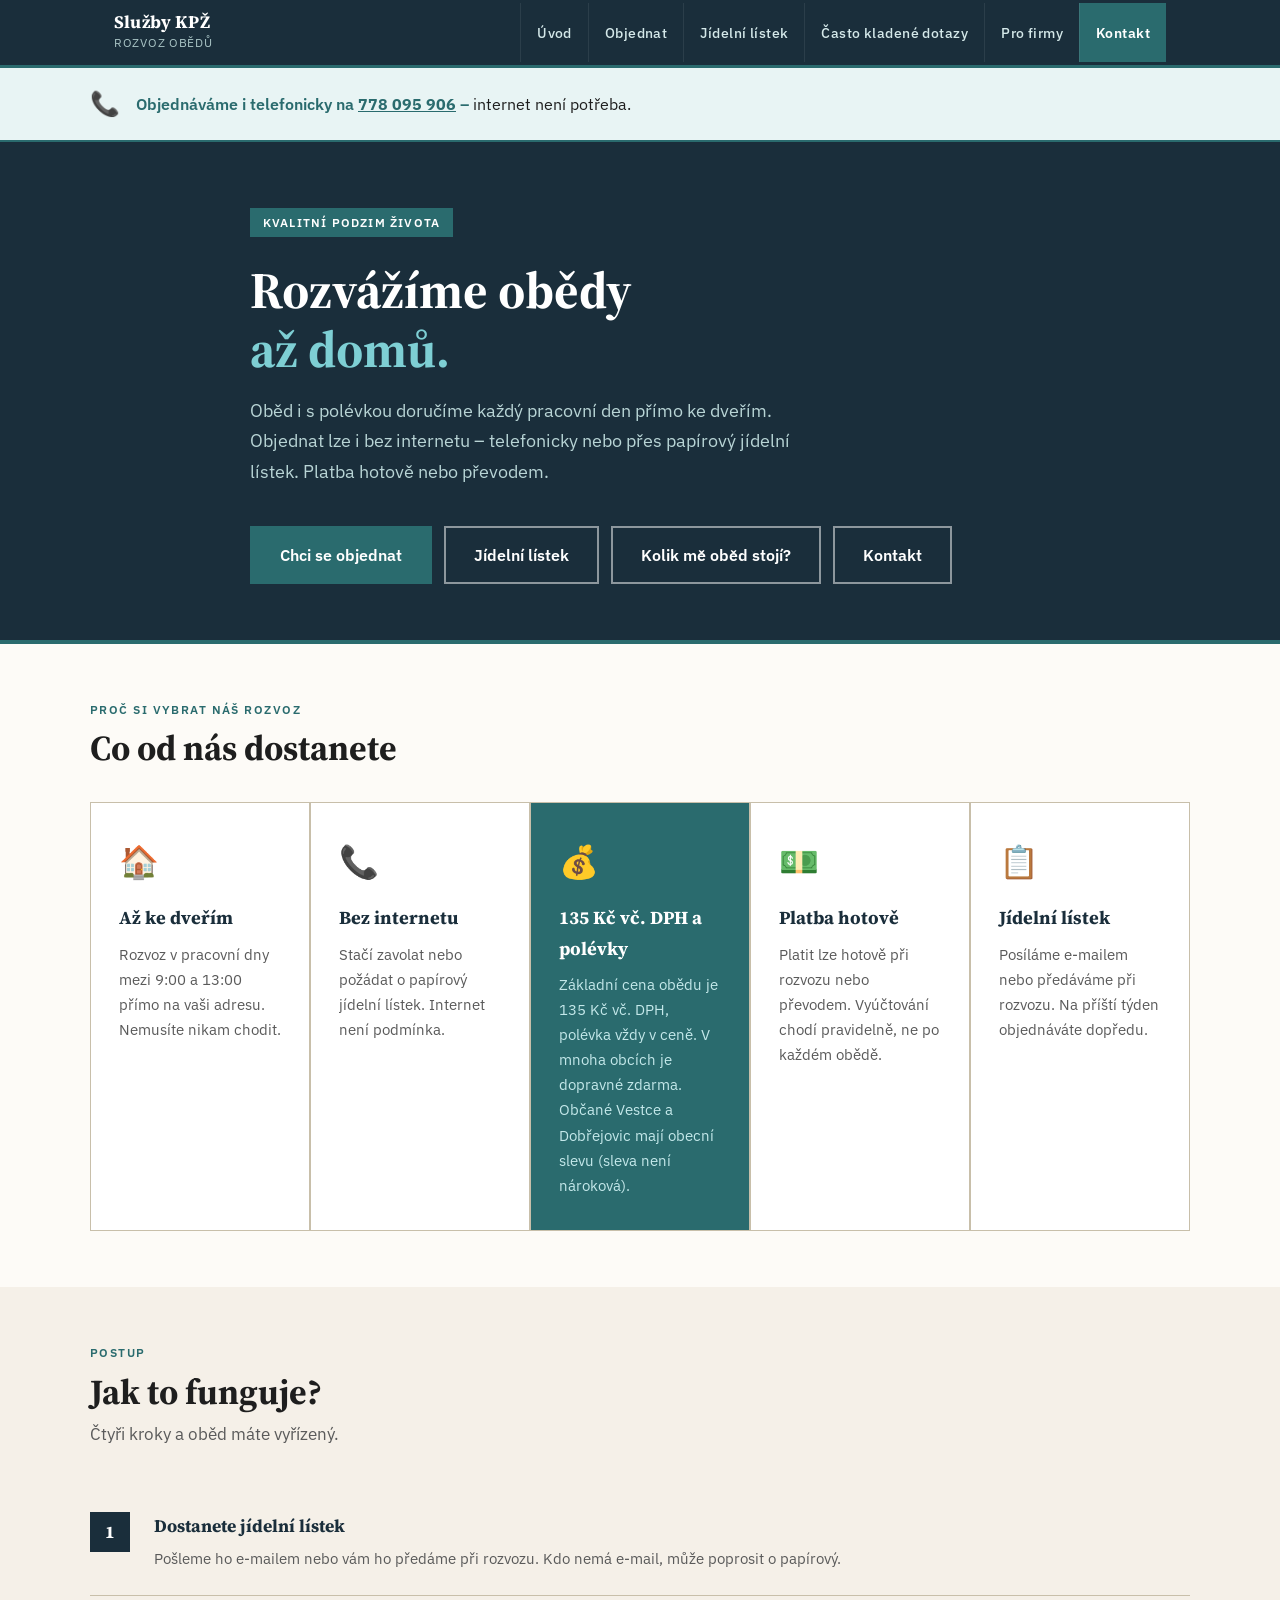
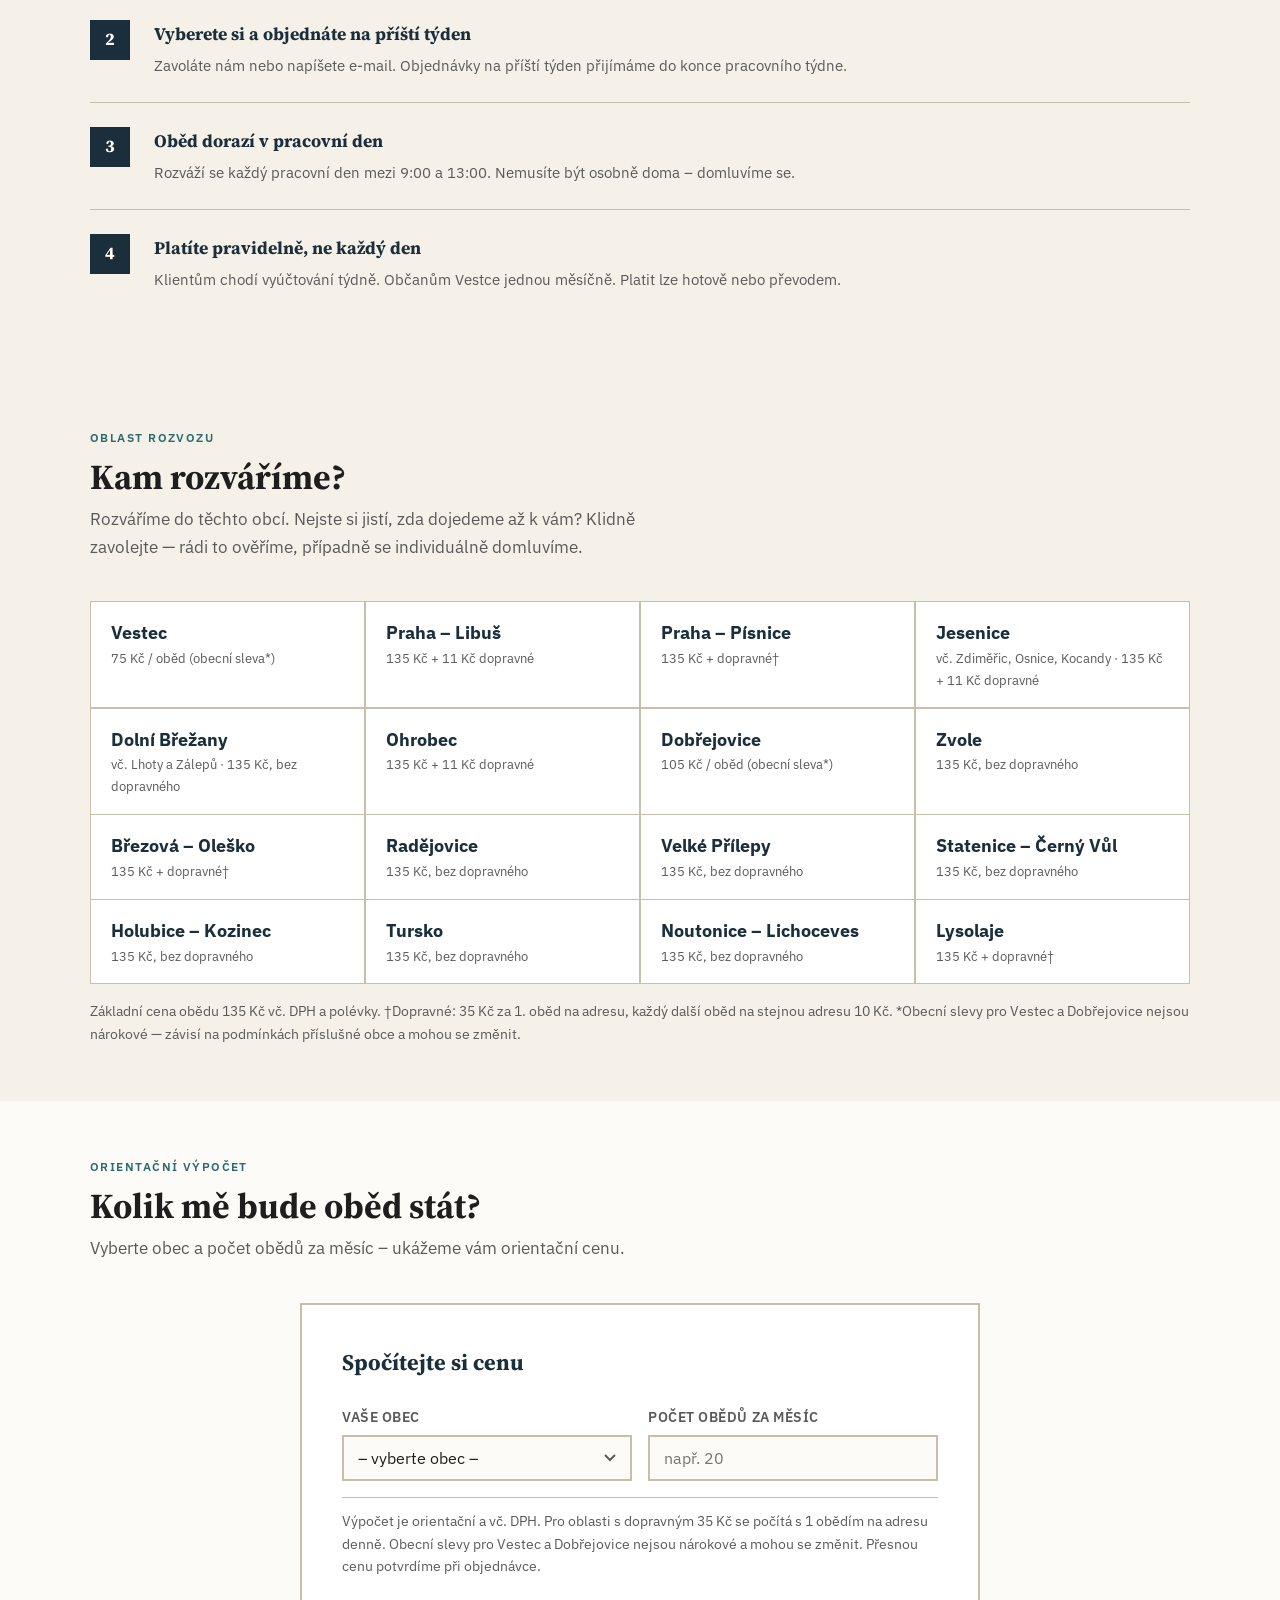
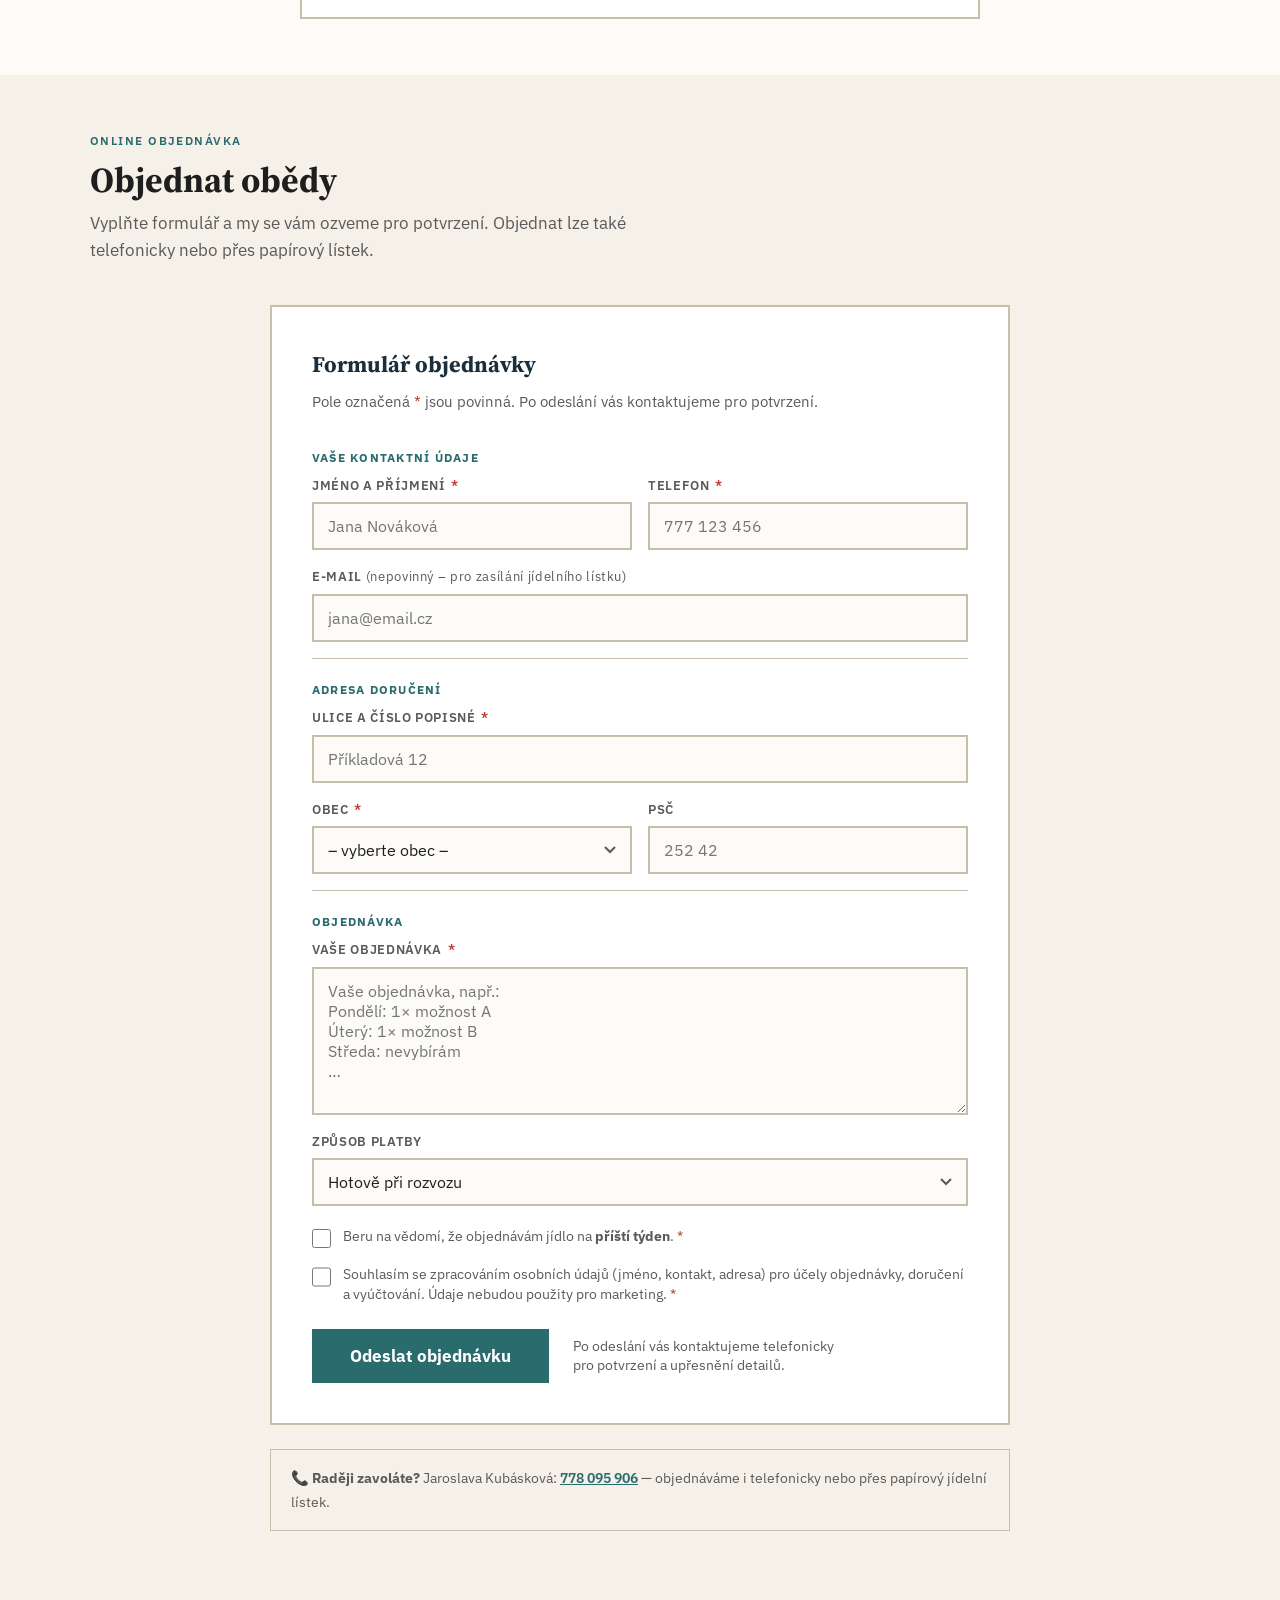
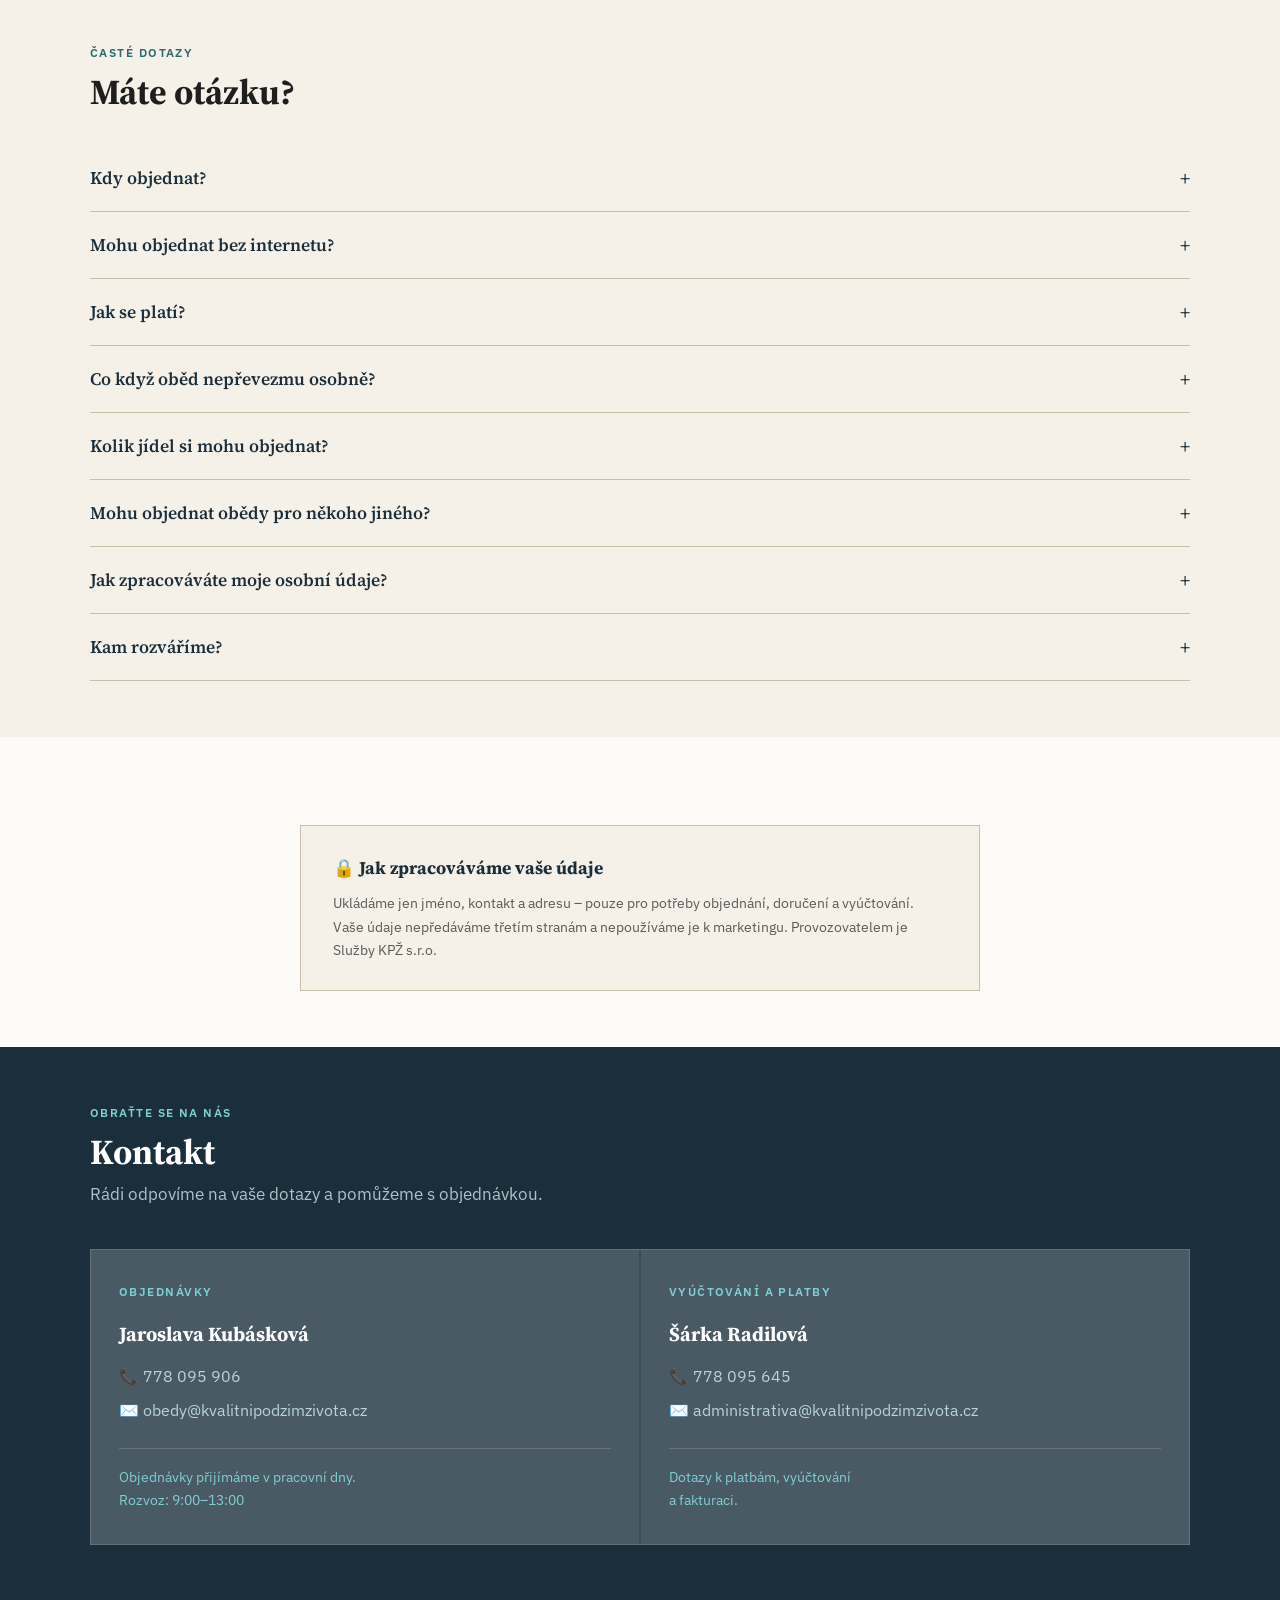
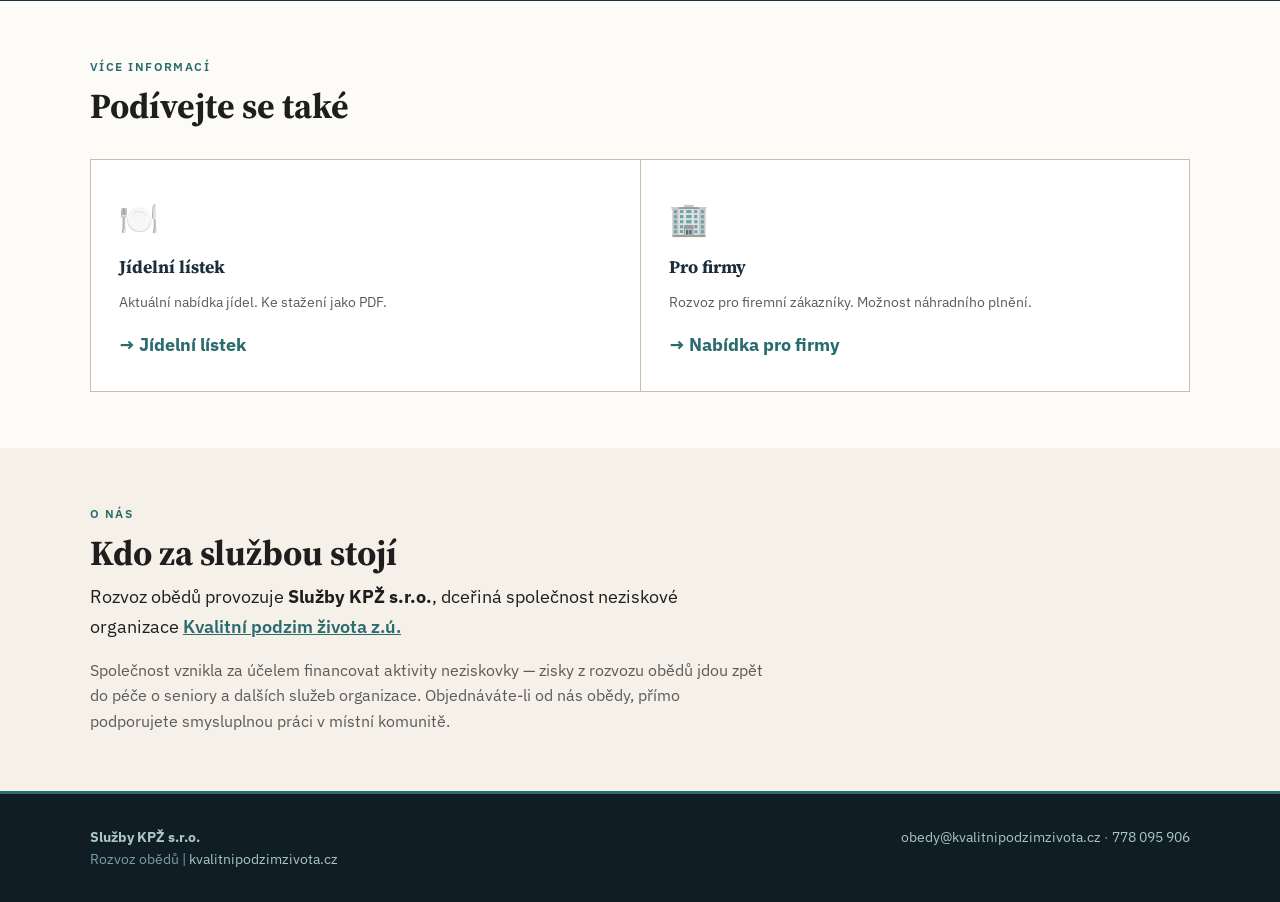
==== index.html @ 6c56b227 "nav: add Úvod link to desktop navigation on all pages Co-Authored-By: Claude Sonnet 4.6 <noreply@ant" ====
<!DOCTYPE html>
<html lang="cs">
<head>
<meta charset="UTF-8">
<meta name="viewport" content="width=device-width, initial-scale=1.0">
<title>Rozvoz obědů | Služby KPŽ – Kvalitní podzim života</title>
<link rel="preconnect" href="https://fonts.googleapis.com">
<link rel="preconnect" href="https://fonts.gstatic.com" crossorigin>
<link href="https://fonts.googleapis.com/css2?family=Source+Serif+4:ital,opsz,wght@0,8..60,400;0,8..60,600;0,8..60,700;1,8..60,400&family=IBM+Plex+Sans:wght@400;500;600&display=swap" rel="stylesheet">
<link rel="stylesheet" href="style.css">
</head>
<body class="page-index">

<!-- NAV -->
<nav class="site-nav" aria-label="Hlavní navigace">
  <div class="nav-inner">
    <a href="index.html" class="nav-logo" aria-label="KPŽ – úvod">
      <span>Služby KPŽ</span>
      <span>Rozvoz obědů</span>
    </a>
    <ul class="nav-links" role="list">
      <li><a href="index.html">Úvod</a></li>
      <li><a href="#objednat">Objednat</a></li>
      <li><a href="jidelni-listek.html">Jídelní lístek</a></li>
      <li><a href="#faq">Často kladené dotazy</a></li>
      <li><a href="firmy.html">Pro firmy</a></li>
      <li><a href="#kontakt" class="nav-cta">Kontakt</a></li>
    </ul>
    <button class="nav-hamburger" aria-label="Otevřít menu" aria-expanded="false" onclick="toggleMenu(this)">
      <span></span><span></span><span></span>
    </button>
  </div>
  <div class="nav-mobile" id="nav-mobile" role="navigation" aria-label="Mobilní menu">
    <a href="index.html" onclick="closeMenu()" style="font-weight:700;color:#fff;">← Úvod</a>
    <a href="#objednat" onclick="closeMenu()">Objednat</a>
    <a href="jidelni-listek.html" onclick="closeMenu()">Jídelní lístek</a>
    <a href="#faq" onclick="closeMenu()">Často kladené dotazy</a>
    <a href="firmy.html" onclick="closeMenu()">Pro firmy</a>
    <a href="#kontakt" class="nav-cta" onclick="closeMenu()">Kontakt</a>
  </div>
</nav>

<!-- NOTICE BAR -->
<div class="notice-bar" role="note">
  <div class="notice-inner">
    <span class="notice-icon">📞</span>
    <p class="notice-text">
      Objednáváme i telefonicky na <a href="tel:778095906" style="color:var(--teal);font-weight:700;">778 095 906</a> –
      <span>internet není potřeba.</span>
    </p>
  </div>
</div>

<!-- HERO -->
<header class="hero" id="objednat">
  <div class="hero-inner">
    <span class="hero-badge">Kvalitní podzim života</span>
    <h1>Rozvážíme obědy<br><em>až domů.</em></h1>
    <p class="hero-lead">
      Oběd i s polévkou doručíme každý pracovní den přímo ke dveřím. Objednat lze i bez internetu – telefonicky nebo přes papírový jídelní lístek. Platba hotově nebo převodem.
    </p>
    <div class="hero-ctas">
      <a href="#objednat-formular" class="btn btn-primary">Chci se objednat</a>
      <a href="jidelni-listek.html" class="btn btn-outline">Jídelní lístek</a>
      <a href="#cena" class="btn btn-outline">Kolik mě oběd stojí?</a>
      <a href="#kontakt" class="btn btn-outline">Kontakt</a>
    </div>
  </div>
</header>

<!-- FEATURE CARDS -->
<section class="section" aria-label="Hlavní výhody služby">
  <div class="container">
    <p class="section-label">Proč si vybrat náš rozvoz</p>
    <h2>Co od nás dostanete</h2>
    <div class="features" role="list">
      <div class="feature-card" role="listitem">
        <span class="feature-icon" aria-hidden="true">🏠</span>
        <h3>Až ke dveřím</h3>
        <p>Rozvoz v pracovní dny mezi 9:00 a 13:00 přímo na vaši adresu. Nemusíte nikam chodit.</p>
      </div>
      <div class="feature-card" role="listitem">
        <span class="feature-icon" aria-hidden="true">📞</span>
        <h3>Bez internetu</h3>
        <p>Stačí zavolat nebo požádat o papírový jídelní lístek. Internet není podmínka.</p>
      </div>
      <div class="feature-card highlight" role="listitem">
        <span class="feature-icon" aria-hidden="true">💰</span>
        <h3>135 Kč vč. DPH a polévky</h3>
        <p>Základní cena obědu je 135 Kč vč. DPH, polévka vždy v ceně. V mnoha obcích je dopravné zdarma. Občané Vestce a Dobřejovic mají obecní slevu (sleva není nároková).</p>
      </div>
      <div class="feature-card" role="listitem">
        <span class="feature-icon" aria-hidden="true">💵</span>
        <h3>Platba hotově</h3>
        <p>Platit lze hotově při rozvozu nebo převodem. Vyúčtování chodí pravidelně, ne po každém obědě.</p>
      </div>
      <div class="feature-card" role="listitem">
        <span class="feature-icon" aria-hidden="true">📋</span>
        <h3>Jídelní lístek</h3>
        <p>Posíláme e-mailem nebo předáváme při rozvozu. Na příští týden objednáváte dopředu.</p>
      </div>
    </div>
  </div>
</section>

<!-- HOW IT WORKS -->
<section class="section section-alt" aria-labelledby="jak-to-funguje">
  <div class="container">
    <p class="section-label">Postup</p>
    <h2 id="jak-to-funguje">Jak to funguje?</h2>
    <p class="section-intro">Čtyři kroky a oběd máte vyřízený.</p>
    <div class="steps" role="list">
      <div class="step" role="listitem">
        <div class="step-num" aria-label="Krok 1">1</div>
        <div class="step-body">
          <h3>Dostanete jídelní lístek</h3>
          <p>Pošleme ho e-mailem nebo vám ho předáme při rozvozu. Kdo nemá e-mail, může poprosit o papírový.</p>
        </div>
      </div>
      <div class="step" role="listitem">
        <div class="step-num" aria-label="Krok 2">2</div>
        <div class="step-body">
          <h3>Vyberete si a objednáte na příští týden</h3>
          <p>Zavoláte nám nebo napíšete e-mail. Objednávky na příští týden přijímáme do konce pracovního týdne.</p>
        </div>
      </div>
      <div class="step" role="listitem">
        <div class="step-num" aria-label="Krok 3">3</div>
        <div class="step-body">
          <h3>Oběd dorazí v pracovní den</h3>
          <p>Rozváží se každý pracovní den mezi 9:00 a 13:00. Nemusíte být osobně doma – domluvíme se.</p>
        </div>
      </div>
      <div class="step" role="listitem">
        <div class="step-num" aria-label="Krok 4">4</div>
        <div class="step-body">
          <h3>Platíte pravidelně, ne každý den</h3>
          <p>Klientům chodí vyúčtování týdně. Občanům Vestce jednou měsíčně. Platit lze hotově nebo převodem.</p>
        </div>
      </div>
    </div>
  </div>
</section>

<!-- KAM ROZVÁŽÍ -->
<section class="section section-alt" id="kde-rozvazime" aria-labelledby="kde-heading">
  <div class="container">
    <p class="section-label">Oblast rozvozu</p>
    <h2 id="kde-heading">Kam rozváříme?</h2>
    <p class="section-intro">Rozváříme do těchto obcí. Nejste si jistí, zda dojedeme až k vám? Klidně zavolejte — rádi to ověříme, případně se individuálně domluvíme.</p>
    <div style="display:grid;grid-template-columns:repeat(auto-fill,minmax(220px,1fr));gap:1.5px;background:var(--border);border:1.5px solid var(--border);margin-top:1.5rem;">
      <div style="background:#fff;padding:1rem 1.25rem;">
        <div style="font-weight:700;color:var(--navy);">Vestec</div>
        <div style="font-size:0.82rem;color:var(--muted);">75 Kč / oběd (obecní sleva*)</div>
      </div>
      <div style="background:#fff;padding:1rem 1.25rem;">
        <div style="font-weight:700;color:var(--navy);">Praha – Libuš</div>
        <div style="font-size:0.82rem;color:var(--muted);">135 Kč + 11 Kč dopravné</div>
      </div>
      <div style="background:#fff;padding:1rem 1.25rem;">
        <div style="font-weight:700;color:var(--navy);">Praha – Písnice</div>
        <div style="font-size:0.82rem;color:var(--muted);">135 Kč + dopravné†</div>
      </div>
      <div style="background:#fff;padding:1rem 1.25rem;">
        <div style="font-weight:700;color:var(--navy);">Jesenice</div>
        <div style="font-size:0.82rem;color:var(--muted);">vč. Zdiměřic, Osnice, Kocandy · 135 Kč + 11 Kč dopravné</div>
      </div>
      <div style="background:#fff;padding:1rem 1.25rem;">
        <div style="font-weight:700;color:var(--navy);">Dolní Břežany</div>
        <div style="font-size:0.82rem;color:var(--muted);">vč. Lhoty a Zálepů · 135 Kč, bez dopravného</div>
      </div>
      <div style="background:#fff;padding:1rem 1.25rem;">
        <div style="font-weight:700;color:var(--navy);">Ohrobec</div>
        <div style="font-size:0.82rem;color:var(--muted);">135 Kč + 11 Kč dopravné</div>
      </div>
      <div style="background:#fff;padding:1rem 1.25rem;">
        <div style="font-weight:700;color:var(--navy);">Dobřejovice</div>
        <div style="font-size:0.82rem;color:var(--muted);">105 Kč / oběd (obecní sleva*)</div>
      </div>
      <div style="background:#fff;padding:1rem 1.25rem;">
        <div style="font-weight:700;color:var(--navy);">Zvole</div>
        <div style="font-size:0.82rem;color:var(--muted);">135 Kč, bez dopravného</div>
      </div>
      <div style="background:#fff;padding:1rem 1.25rem;">
        <div style="font-weight:700;color:var(--navy);">Březová – Oleško</div>
        <div style="font-size:0.82rem;color:var(--muted);">135 Kč + dopravné†</div>
      </div>
      <div style="background:#fff;padding:1rem 1.25rem;">
        <div style="font-weight:700;color:var(--navy);">Radějovice</div>
        <div style="font-size:0.82rem;color:var(--muted);">135 Kč, bez dopravného</div>
      </div>
      <div style="background:#fff;padding:1rem 1.25rem;">
        <div style="font-weight:700;color:var(--navy);">Velké Přílepy</div>
        <div style="font-size:0.82rem;color:var(--muted);">135 Kč, bez dopravného</div>
      </div>
      <div style="background:#fff;padding:1rem 1.25rem;">
        <div style="font-weight:700;color:var(--navy);">Statenice – Černý Vůl</div>
        <div style="font-size:0.82rem;color:var(--muted);">135 Kč, bez dopravného</div>
      </div>
      <div style="background:#fff;padding:1rem 1.25rem;">
        <div style="font-weight:700;color:var(--navy);">Holubice – Kozinec</div>
        <div style="font-size:0.82rem;color:var(--muted);">135 Kč, bez dopravného</div>
      </div>
      <div style="background:#fff;padding:1rem 1.25rem;">
        <div style="font-weight:700;color:var(--navy);">Tursko</div>
        <div style="font-size:0.82rem;color:var(--muted);">135 Kč, bez dopravného</div>
      </div>
      <div style="background:#fff;padding:1rem 1.25rem;">
        <div style="font-weight:700;color:var(--navy);">Noutonice – Lichoceves</div>
        <div style="font-size:0.82rem;color:var(--muted);">135 Kč, bez dopravného</div>
      </div>
      <div style="background:#fff;padding:1rem 1.25rem;">
        <div style="font-weight:700;color:var(--navy);">Lysolaje</div>
        <div style="font-size:0.82rem;color:var(--muted);">135 Kč + dopravné†</div>
      </div>
    </div>
    <p style="font-size:0.85rem;color:var(--muted);margin-top:1rem;">
      Základní cena obědu 135 Kč vč. DPH a polévky.
      †Dopravné: 35 Kč za 1. oběd na adresu, každý další oběd na stejnou adresu 10 Kč.
      *Obecní slevy pro Vestec a Dobřejovice nejsou nárokové — závisí na podmínkách příslušné obce a mohou se změnit.
    </p>
  </div>
</section>

<!-- PRICE CALCULATOR -->
<section class="section" id="cena" aria-labelledby="cena-heading">
  <div class="container">
    <p class="section-label">Orientační výpočet</p>
    <h2 id="cena-heading">Kolik mě bude oběd stát?</h2>
    <p class="section-intro">Vyberte obec a počet obědů za měsíc – ukážeme vám orientační cenu.</p>

    <div class="price-calc" role="form" aria-label="Kalkulačka ceny oběda">
      <h3>Spočítejte si cenu</h3>
      <div class="calc-row">
        <div class="calc-group">
          <label for="obec">Vaše obec</label>
          <select id="obec" onchange="spocitej()">
            <option value="">– vyberte obec –</option>
            <option value="vestec">Vestec</option>
            <option value="libuse">Praha – Libuš</option>
            <option value="pisnice">Praha – Písnice</option>
            <option value="jesenice">Jesenice (vč. Zdiměřic, Osnice, Kocandy)</option>
            <option value="dolni_brezany">Dolní Břežany (vč. Lhoty, Zálepů)</option>
            <option value="ohrobec">Ohrobec</option>
            <option value="dobrejovice">Dobřejovice</option>
            <option value="zvole">Zvole</option>
            <option value="brezova">Březová – Oleško</option>
            <option value="radejovice">Radějovice</option>
            <option value="velke_prilepe">Velké Přílepy</option>
            <option value="statenice">Statenice – Černý Vůl</option>
            <option value="holubice">Holubice – Kozinec</option>
            <option value="tursko">Tursko</option>
            <option value="noutonice">Noutonice – Lichoceves</option>
            <option value="lysolaje">Lysolaje</option>
            <option value="jina">Jiná obec</option>
          </select>
        </div>
        <div class="calc-group">
          <label for="pocet">Počet obědů za měsíc</label>
          <input type="number" id="pocet" min="1" max="100" placeholder="např. 20" oninput="spocitej()">
        </div>
      </div>

      <div class="calc-result" id="result" role="status" aria-live="polite">
        <div class="calc-result-price" id="result-price"></div>
        <div class="calc-result-note" id="result-note"></div>
      </div>

      <p class="calc-note">
        Výpočet je orientační a vč. DPH. Pro oblasti s dopravným 35 Kč se počítá s 1 obědím na adresu denně.
        Obecní slevy pro Vestec a Dobřejovice nejsou nárokové a mohou se změnit. Přesnou cenu potvrdíme při objednávce.
      </p>
    </div>
  </div>
</section>

<!-- OBJEDNÁVKOVÝ FORMULÁŘ -->
<section class="section section-alt" id="objednat-formular" aria-labelledby="formular-heading">
  <div class="container">
    <p class="section-label">Online objednávka</p>
    <h2 id="formular-heading">Objednat obědy</h2>
    <p class="section-intro">Vyplňte formulář a my se vám ozveme pro potvrzení. Objednat lze také telefonicky nebo přes papírový lístek.</p>

    <div class="order-form-wrap">
      <h3>Formulář objednávky</h3>
      <p class="form-lead">Pole označená <span style="color:var(--accent);">*</span> jsou povinná. Po odeslání vás kontaktujeme pro potvrzení.</p>

      <form id="objednavka-form" novalidate>

        <p class="form-section-title" style="border-top:none; padding-top:0;">Vaše kontaktní údaje</p>

        <div class="form-row">
          <div class="form-group" id="fg-jmeno">
            <label for="jmeno">Jméno a příjmení <span class="req">*</span></label>
            <input type="text" id="jmeno" name="jmeno" autocomplete="name" placeholder="Jana Nováková">
            <span class="form-error-msg">Vyplňte prosím jméno.</span>
          </div>
          <div class="form-group" id="fg-telefon">
            <label for="telefon">Telefon <span class="req">*</span></label>
            <input type="tel" id="telefon" name="telefon" autocomplete="tel" placeholder="777 123 456">
            <span class="form-error-msg">Vyplňte prosím telefon.</span>
          </div>
        </div>

        <div class="form-row">
          <div class="form-group" id="fg-email">
            <label for="email">E-mail <span style="font-weight:400;text-transform:none;font-size:0.8rem;">(nepovinný – pro zasílání jídelního lístku)</span></label>
            <input type="email" id="email" name="email" autocomplete="email" placeholder="jana@email.cz">
          </div>
        </div>

        <p class="form-section-title">Adresa doručení</p>

        <div class="form-row">
          <div class="form-group full" id="fg-ulice">
            <label for="ulice">Ulice a číslo popisné <span class="req">*</span></label>
            <input type="text" id="ulice" name="ulice" autocomplete="street-address" placeholder="Příkladová 12">
            <span class="form-error-msg">Vyplňte prosím ulici a číslo.</span>
          </div>
        </div>

        <div class="form-row">
          <div class="form-group" id="fg-obec">
            <label for="obec-form">Obec <span class="req">*</span></label>
            <select id="obec-form" name="obec">
              <option value="">– vyberte obec –</option>
              <option value="Vestec">Vestec</option>
              <option value="Praha – Libuš">Praha – Libuš</option>
              <option value="Praha – Písnice">Praha – Písnice</option>
              <option value="Jesenice">Jesenice</option>
              <option value="Zdiměřice">Zdiměřice</option>
              <option value="Osnice">Osnice</option>
              <option value="Kocanda">Kocanda</option>
              <option value="Dolní Břežany">Dolní Břežany</option>
              <option value="Lhota">Lhota</option>
              <option value="Zálepy">Zálepy</option>
              <option value="Ohrobec">Ohrobec</option>
              <option value="Dobřejovice">Dobřejovice</option>
              <option value="Zvole">Zvole</option>
              <option value="Březová – Oleško">Březová – Oleško</option>
              <option value="Radějovice">Radějovice</option>
              <option value="Velké Přílepy">Velké Přílepy</option>
              <option value="Statenice – Černý Vůl">Statenice – Černý Vůl</option>
              <option value="Holubice – Kozinec">Holubice – Kozinec</option>
              <option value="Tursko">Tursko</option>
              <option value="Noutonice – Lichoceves">Noutonice – Lichoceves</option>
              <option value="Lysolaje">Lysolaje</option>
              <option value="Jiná obec">Jiná obec (zeptejte se na cenu)</option>
            </select>
            <span class="form-error-msg">Vyberte prosím obec.</span>
          </div>
          <div class="form-group">
            <label for="psc">PSČ</label>
            <input type="text" id="psc" name="psc" autocomplete="postal-code" placeholder="252 42" maxlength="6">
          </div>
        </div>

        <p class="form-section-title">Objednávka</p>

        <div class="form-row">
          <div class="form-group full" id="fg-objednavka">
            <label for="objednavka">Vaše objednávka <span class="req">*</span></label>
            <textarea id="objednavka" name="objednavka" rows="6"
              placeholder="Vaše objednávka, např.:&#10;Pondělí: 1× možnost A&#10;Úterý: 1× možnost B&#10;Středa: nevybírám&#10;…"></textarea>
            <span class="form-error-msg">Vyplňte prosím objednávku.</span>
          </div>
        </div>

        <div class="form-row">
          <div class="form-group">
            <label for="platba">Způsob platby</label>
            <select id="platba" name="platba">
              <option value="hotove">Hotově při rozvozu</option>
              <option value="prevod">Bankovní převod</option>
              <option value="nevim">Nevím, chci poradit</option>
            </select>
          </div>
        </div>

        <div class="form-checkbox-row" style="margin-top:1.25rem;">
          <input type="checkbox" id="pristi-tyden" name="pristi_tyden">
          <label for="pristi-tyden">
            Beru na vědomí, že objednávám jídlo na <strong>příští týden</strong>. <span style="color:var(--accent);">*</span>
          </label>
        </div>
        <div id="fg-pristi-tyden-err" style="font-size:0.82rem;color:var(--accent);display:none;margin-bottom:0.25rem;">Potvrďte prosím, že objednáváte na příští týden.</div>

        <div class="form-checkbox-row">
          <input type="checkbox" id="souhlas" name="souhlas">
          <label for="souhlas">
            Souhlasím se zpracováním osobních údajů (jméno, kontakt, adresa) pro účely objednávky, doručení a vyúčtování. Údaje nebudou použity pro marketing. <span style="color:var(--accent);">*</span>
          </label>
        </div>
        <div id="fg-souhlas-err" style="font-size:0.82rem;color:var(--accent);display:none;margin-bottom:0.5rem;">Prosím potvrďte souhlas se zpracováním údajů.</div>

        <div class="form-submit">
          <button type="submit" class="btn-submit">Odeslat objednávku</button>
          <p class="form-submit-note">
            Po odeslání vás kontaktujeme telefonicky<br>pro potvrzení a upřesnění detailů.
          </p>
        </div>

        <div class="form-success" id="form-success" role="alert">
          ✓ Objednávka odeslána. Ozveme se vám co nejdříve.
        </div>

      </form>
    </div>

    <div style="margin-top:1.5rem; padding:1rem 1.25rem; background:var(--warm); border:1.5px solid var(--border); font-size:0.9rem; color:var(--muted); max-width:740px; margin-left:auto; margin-right:auto;">
      📞 <strong>Raději zavoláte?</strong> Jaroslava Kubásková: <a href="tel:778095906" style="color:var(--teal);font-weight:600;">778 095 906</a> — objednáváme i telefonicky nebo přes papírový jídelní lístek.
    </div>
  </div>
</section>

<!-- FAQ -->
<section class="section section-alt" id="faq" aria-labelledby="faq-heading">
  <div class="container">
    <p class="section-label">Časté dotazy</p>
    <h2 id="faq-heading">Máte otázku?</h2>
    <div class="faq" role="list">
      <div class="faq-item" role="listitem">
        <button class="faq-q" aria-expanded="false" onclick="toggleFaq(this)">
          Kdy objednat? <span class="faq-icon" aria-hidden="true">+</span>
        </button>
        <div class="faq-a">
          Objednávky podávejte na příští týden – nejpozději do konce aktuálního pracovního týdne. Jídelní lístek dostanete e-mailem nebo při rozvozu.
        </div>
      </div>
      <div class="faq-item" role="listitem">
        <button class="faq-q" aria-expanded="false" onclick="toggleFaq(this)">
          Mohu objednat bez internetu? <span class="faq-icon" aria-hidden="true">+</span>
        </button>
        <div class="faq-a">
          Ano. Zavolejte nám na číslo 778 095 906 nebo požádejte o papírový jídelní lístek. Internet ani e-mail nejsou nutné.
        </div>
      </div>
      <div class="faq-item" role="listitem">
        <button class="faq-q" aria-expanded="false" onclick="toggleFaq(this)">
          Jak se platí? <span class="faq-icon" aria-hidden="true">+</span>
        </button>
        <div class="faq-a">
          Platba hotově nebo bankovním převodem. Nevystavujeme fakturu po každém obědě – vyúčtování chodí klientům týdně, občanům Vestce jednou měsíčně.
        </div>
      </div>
      <div class="faq-item" role="listitem">
        <button class="faq-q" aria-expanded="false" onclick="toggleFaq(this)">
          Co když oběd nepřevezmu osobně? <span class="faq-icon" aria-hidden="true">+</span>
        </button>
        <div class="faq-a">
          Nevadí. Domluvíme se předem – například oběd zanecháme na dohodnutém místě nebo předáme jinému člověku v domácnosti.
        </div>
      </div>
      <div class="faq-item" role="listitem">
        <button class="faq-q" aria-expanded="false" onclick="toggleFaq(this)">
          Kolik jídel si mohu objednat? <span class="faq-icon" aria-hidden="true">+</span>
        </button>
        <div class="faq-a">
          Neomezený počet. Při větším počtu jídel na jednu adresu navíc vychází doprava výhodněji — rádi vám podmínky upřesníme.
        </div>
      </div>
      <div class="faq-item" role="listitem">
        <button class="faq-q" aria-expanded="false" onclick="toggleFaq(this)">
          Mohu objednat obědy pro někoho jiného? <span class="faq-icon" aria-hidden="true">+</span>
        </button>
        <div class="faq-a">
          Ano. Obědy lze objednat pro rodinného příslušníka, souseda nebo kohokoliv jiného. Stačí uvést jeho jméno a adresu doručení. Oběd nevydáváme — zanecháme ho na dohodnutém místě nebo předáme přímo.
        </div>
      </div>
      <div class="faq-item" role="listitem">
        <button class="faq-q" aria-expanded="false" onclick="toggleFaq(this)">
          Jak zpracováváte moje osobní údaje? <span class="faq-icon" aria-hidden="true">+</span>
        </button>
        <div class="faq-a">
          Ukládáme pouze jméno, kontakt a adresu potřebné pro objednání, doručení a vyúčtování. Vaše údaje neposkytujem třetím stranám ani je nepoužíváme k marketingu.
        </div>
      </div>
      <div class="faq-item" role="listitem">
        <button class="faq-q" aria-expanded="false" onclick="toggleFaq(this)">
          Kam rozváříme? <span class="faq-icon" aria-hidden="true">+</span>
        </button>
        <div class="faq-a">
          Rozváříme do těchto obcí: Vestec, Praha–Libuš, Praha–Písnice, Jesenice (vč. Zdiměřic, Osnice, Kocandy), Dolní Břežany (vč. Lhoty a Zálepů), Ohrobec, Dobřejovice, Zvole, Březová–Oleško, Radějovice, Velké Přílepy, Statenice–Černý Vůl, Holubice–Kozinec, Tursko, Noutonice–Lichoceves a Lysolaje. Pokud vaše obec není v seznamu, zavolejte nám — rádi se domluvíme.
        </div>
      </div>
    </div>
  </div>
</section>

<!-- GDPR -->
<section class="section" aria-label="Ochrana osobních údajů">
  <div class="container">
    <div class="gdpr-box" role="note">
      <h3>🔒 Jak zpracováváme vaše údaje</h3>
      <p>
        Ukládáme jen jméno, kontakt a adresu – pouze pro potřeby objednání, doručení a vyúčtování.
        Vaše údaje nepředáváme třetím stranám a nepoužíváme je k marketingu.
        Provozovatelem je Služby KPŽ s.r.o.
      </p>
    </div>
  </div>
</section>

<!-- KONTAKT -->
<section class="section section-dark" id="kontakt" aria-labelledby="kontakt-heading">
  <div class="container">
    <p class="section-label">Obraťte se na nás</p>
    <h2 id="kontakt-heading" style="color:#fff;">Kontakt</h2>
    <p class="section-intro">Rádi odpovíme na vaše dotazy a pomůžeme s objednávkou.</p>
    <div class="contact-grid" role="list">
      <div class="contact-card" role="listitem">
        <h3>Objednávky</h3>
        <div class="name">Jaroslava Kubásková</div>
        <div class="contact-item"><a href="tel:778095906">📞 778 095 906</a></div>
        <div class="contact-item"><a href="mailto:obedy@kvalitnipodzimzivota.cz">✉️ obedy@kvalitnipodzimzivota.cz</a></div>
        <div class="contact-hours">
          Objednávky přijímáme v pracovní dny.<br>
          Rozvoz: 9:00–13:00
        </div>
      </div>
      <div class="contact-card" role="listitem">
        <h3>Vyúčtování a platby</h3>
        <div class="name">Šárka Radilová</div>
        <div class="contact-item"><a href="tel:778095645">📞 778 095 645</a></div>
        <div class="contact-item"><a href="mailto:administrativa@kvalitnipodzimzivota.cz">✉️ administrativa@kvalitnipodzimzivota.cz</a></div>
        <div class="contact-hours">
          Dotazy k platbám, vyúčtování<br>
          a fakturaci.
        </div>
      </div>
    </div>
  </div>
</section>

<!-- PAGE LINKS -->
<section class="section" aria-label="Další stránky">
  <div class="container">
    <p class="section-label">Více informací</p>
    <h2>Podívejte se také</h2>
    <div class="page-links" role="list">
      <a href="jidelni-listek.html" class="page-link-card" role="listitem">
        <span class="page-link-icon" aria-hidden="true">🍽️</span>
        <h3>Jídelní lístek</h3>
        <p>Aktuální nabídka jídel. Ke stažení jako PDF.</p>
        <span class="arrow">→ Jídelní lístek</span>
      </a>
      <a href="firmy.html" class="page-link-card" role="listitem">
        <span class="page-link-icon" aria-hidden="true">🏢</span>
        <h3>Pro firmy</h3>
        <p>Rozvoz pro firemní zákazníky. Možnost náhradního plnění.</p>
        <span class="arrow">→ Nabídka pro firmy</span>
      </a>
    </div>
  </div>
</section>

<!-- O NÁS -->
<section class="section section-alt" aria-labelledby="o-nas-heading">
  <div class="container">
    <p class="section-label">O nás</p>
    <h2 id="o-nas-heading">Kdo za službou stojí</h2>
    <div style="max-width:680px;">
      <p style="margin-bottom:1rem;">
        Rozvoz obědů provozuje <strong>Služby KPŽ s.r.o.</strong>, dceřiná společnost neziskové organizace
        <a href="https://kvalitnipodzimzivota.cz" target="_blank" rel="noopener noreferrer" style="color:var(--teal);font-weight:600;">Kvalitní podzim života z.ú.</a>
      </p>
      <p style="color:var(--muted);font-size:0.97rem;">
        Společnost vznikla za účelem financovat aktivity neziskovky — zisky z rozvozu obědů jdou zpět do péče o seniory a dalších služeb organizace. Objednáváte-li od nás obědy, přímo podporujete smysluplnou práci v místní komunitě.
      </p>
    </div>
  </div>
</section>

<!-- FOOTER -->
<footer class="site-footer">
  <div class="footer-inner">
    <div>
      <strong style="color:#aac5c6;">Služby KPŽ s.r.o.</strong><br>
      Rozvoz obědů | <a href="https://kvalitnipodzimzivota.cz">kvalitnipodzimzivota.cz</a>
    </div>
    <div>
      <a href="mailto:obedy@kvalitnipodzimzivota.cz">obedy@kvalitnipodzimzivota.cz</a> ·
      <a href="tel:778095906">778 095 906</a>
    </div>
  </div>
</footer>

<script src="main.js"></script>
<script src="index.js"></script>
</body>
</html>
---- style.css ----
/* ============================================================
   Shared styles — Služby KPŽ Rozvoz obědů
   ============================================================ */

/* ── RESET ── */
*, *::before, *::after { box-sizing: border-box; margin: 0; padding: 0; }

/* ── ROOT VARIABLES ── */
:root {
  --navy:       #1a2e3b;
  --teal:       #2a6b6e;
  --teal-light: #3a8d91;
  --warm:       #f5f0e8;
  --cream:      #fdfbf7;
  --border:     #c8bfaa;
  --text:       #1e1e1e;
  --muted:      #5a5a5a;
  --accent:     #c0392b;
  --green:      #2d6a4f;
  /* Jídelní lístek – dodavatel colours */
  --a-color:  #1a4e6e;
  --a-light:  #e8f2f8;
  --a-border: #5a9ec0;
  --b-color:  #5c3a00;
  --b-light:  #fdf3e3;
  --b-border: #c08040;
  --soup-bg:    #f0f7f0;
  --soup-color: #2d5a3d;
}

/* ── BASE ── */
html { scroll-behavior: smooth; }

body {
  font-family: 'IBM Plex Sans', sans-serif;
  font-size: 18px;
  line-height: 1.65;
  color: var(--text);
  background: var(--cream);
}

/* ── NAV ── */
.site-nav {
  background: var(--navy);
  position: sticky; top: 0; z-index: 100;
  border-bottom: 3px solid var(--teal);
}
.nav-inner {
  max-width: 1100px; margin: 0 auto;
  display: flex; align-items: center; justify-content: space-between;
  padding: 0 1.5rem;
}
.nav-logo {
  display: flex; flex-direction: column; gap: 0;
  padding: 0.75rem 0;
  text-decoration: none;
}
.nav-logo span:first-child {
  font-family: 'Source Serif 4', serif;
  font-size: 1.1rem; font-weight: 700;
  color: #fff; letter-spacing: 0.01em;
  line-height: 1.2;
}
.nav-logo span:last-child {
  font-size: 0.75rem; color: #aac5c6; letter-spacing: 0.06em; text-transform: uppercase;
}
.nav-links {
  display: flex; list-style: none; gap: 0;
}
.nav-links a {
  display: block; padding: 1.1rem 1rem;
  color: #d4e8e9; text-decoration: none; font-size: 0.9rem;
  font-weight: 500; letter-spacing: 0.03em;
  border-left: 1px solid rgba(255,255,255,0.08);
  transition: background 0.15s, color 0.15s;
}
.nav-links a:hover { background: var(--teal); color: #fff; }
.nav-links a.active { background: var(--teal); color: #fff; }
.nav-links a.nav-cta { background: var(--teal); color: #fff; font-weight: 600; }
.nav-links a.nav-cta:hover { background: var(--teal-light); }

/* ── HAMBURGER ── */
.nav-hamburger {
  display: none;
  flex-direction: column; justify-content: center; gap: 5px;
  width: 2.5rem; height: 2.5rem;
  background: none; border: none; cursor: pointer; padding: 0.25rem;
  flex-shrink: 0;
}
.nav-hamburger span {
  display: block; width: 100%; height: 2px;
  background: #fff; transition: transform 0.2s, opacity 0.2s;
}
.nav-hamburger.open span:nth-child(1) { transform: translateY(7px) rotate(45deg); }
.nav-hamburger.open span:nth-child(2) { opacity: 0; }
.nav-hamburger.open span:nth-child(3) { transform: translateY(-7px) rotate(-45deg); }

.nav-mobile {
  display: none;
  flex-direction: column;
  background: var(--navy);
  border-top: 1px solid rgba(255,255,255,0.1);
}
.nav-mobile.open { display: flex; }
.nav-mobile a {
  display: block; padding: 1rem 1.5rem;
  color: #d4e8e9; text-decoration: none; font-size: 1.05rem; font-weight: 500;
  border-bottom: 1px solid rgba(255,255,255,0.07);
  transition: background 0.15s;
}
.nav-mobile a:hover { background: var(--teal); color: #fff; }
.nav-mobile a.nav-cta {
  background: var(--teal); color: #fff; font-weight: 700;
  text-align: center; margin: 0.75rem 1.5rem 1rem;
}
.nav-mobile a.nav-cta:hover { background: var(--teal-light); }

/* ── SECTIONS ── */
.section { padding: 3rem 1.5rem; }
.section-alt { background: var(--warm); }
.section-dark { background: var(--navy); color: #fff; }
.container { max-width: 1100px; margin: 0 auto; }
.section-label {
  font-size: 0.75rem; font-weight: 600; letter-spacing: 0.12em;
  text-transform: uppercase; color: var(--teal);
  margin-bottom: 0.5rem;
}
.section-dark .section-label { color: #7ecfd4; }
h2 {
  font-family: 'Source Serif 4', serif;
  font-size: clamp(1.5rem, 3vw, 2.2rem);
  font-weight: 700; line-height: 1.2;
  margin-bottom: 0.5rem;
}
.section-intro {
  font-size: 1.05rem; color: var(--muted);
  max-width: 600px; margin-bottom: 2.5rem;
}
.section-dark .section-intro { color: #aac5c6; }

/* ── FEATURE CARDS ── */
.features {
  display: flex;
  gap: 1.5px; background: var(--border);
  border: 1.5px solid var(--border);
  margin-top: 2rem;
  overflow-x: auto;
  -webkit-overflow-scrolling: touch;
  scroll-snap-type: x mandatory;
}
.feature-card {
  background: #fff; padding: 2rem 1.75rem;
  min-width: 210px; flex: 1;
  scroll-snap-align: start;
}
.feature-icon { font-size: 2rem; margin-bottom: 1rem; display: block; }
.feature-card h3 {
  font-family: 'Source Serif 4', serif;
  font-size: 1.15rem; font-weight: 700;
  margin-bottom: 0.5rem; color: var(--navy);
}
.feature-card p { font-size: 0.95rem; color: var(--muted); }
.feature-card.highlight { background: var(--teal); }
.feature-card.highlight h3 { color: #fff; }
.feature-card.highlight p { color: #c4e8ea; }

/* ── CONTACT ── */
.contact-grid {
  display: grid; grid-template-columns: repeat(auto-fit, minmax(260px, 1fr));
  gap: 1.5px; background: rgba(255,255,255,0.15);
  border: 1.5px solid rgba(255,255,255,0.2);
  margin-top: 2rem;
}
.contact-card {
  background: rgba(255,255,255,0.07);
  padding: 2rem 1.75rem;
}
.contact-card h3 {
  font-size: 0.75rem; letter-spacing: 0.12em; text-transform: uppercase;
  color: #7ecfd4; margin-bottom: 1rem; font-weight: 600;
}
.contact-card .name {
  font-family: 'Source Serif 4', serif;
  font-size: 1.25rem; font-weight: 700; color: #fff;
  margin-bottom: 0.75rem;
}
.contact-item { margin-bottom: 0.5rem; }
.contact-item a {
  color: #b8d4d5; text-decoration: none; font-size: 1rem;
  display: flex; align-items: center; gap: 0.5rem;
  word-break: break-all;
}
.contact-item a:hover { color: #fff; }
.contact-hours {
  margin-top: 1.5rem; padding-top: 1rem;
  border-top: 1px solid rgba(255,255,255,0.15);
  font-size: 0.9rem; color: #7ecfd4;
}

/* ── PAGE HEADER (inner pages) ── */
.page-header {
  background: var(--navy); padding: 3rem 1.5rem 2.5rem;
  border-bottom: 4px solid var(--teal);
}
.page-header-inner { max-width: 1100px; margin: 0 auto; padding: 0 1.5rem; }
.breadcrumb {
  font-size: 0.8rem; color: #7ecfd4; margin-bottom: 1rem;
  display: flex; gap: 0.5rem; align-items: center;
}
.breadcrumb a { color: #7ecfd4; text-decoration: none; }
.breadcrumb a:hover { color: #fff; }
.page-header h1 {
  font-family: 'Source Serif 4', serif;
  font-size: clamp(1.8rem, 4vw, 2.8rem);
  font-weight: 700; color: #fff; line-height: 1.15; margin-bottom: 0.75rem;
}
.page-header h1 em { font-style: normal; color: #7ecfd4; }
.page-header-lead { color: #b8d4d5; font-size: 1.05rem; max-width: 600px; margin-left: auto; margin-right: auto; }

/* ── FOOTER ── */
.site-footer {
  background: #101d24; color: #7a9fa5;
  padding: 2rem 1.5rem; font-size: 0.85rem;
  border-top: 3px solid var(--teal);
}
.footer-inner {
  max-width: 1100px; margin: 0 auto;
  display: flex; flex-wrap: wrap; justify-content: space-between;
  gap: 1rem;
}
.footer-inner a { color: #aac5c6; text-decoration: none; }
.footer-inner a:hover { color: #fff; }


/* ============================================================
   Page-specific base overrides
   ============================================================ */

body.page-index { overflow-x: hidden; }
body.page-index .section { padding: 3.5rem 1.5rem; }

body.page-menu { font-size: 17px; line-height: 1.6; }

body.page-firmy h2 { font-size: clamp(1.4rem, 2.5vw, 2rem); }
body.page-firmy .section-intro { margin-bottom: 2rem; margin-left: auto; margin-right: auto; }


/* ============================================================
   INDEX PAGE
   ============================================================ */

/* ── HERO ── */
.hero {
  background: var(--navy);
  border-bottom: 4px solid var(--teal);
  padding: 4rem 1.5rem 3.5rem;
}
.hero-inner { max-width: 780px; margin: 0 auto; }
.hero-badge {
  display: inline-block;
  background: var(--teal); color: #fff;
  font-size: 0.75rem; font-weight: 600; letter-spacing: 0.1em;
  text-transform: uppercase; padding: 0.3rem 0.8rem;
  margin-bottom: 1.5rem;
}
.hero h1 {
  font-family: 'Source Serif 4', serif;
  font-size: clamp(2rem, 5vw, 3.2rem);
  font-weight: 700; line-height: 1.15;
  color: #fff; margin-bottom: 1rem;
}
.hero h1 em { font-style: normal; color: #7ecfd4; }
.hero-lead {
  font-size: 1.15rem; color: #b8d4d5;
  max-width: 580px; margin-bottom: 2.5rem;
}
.hero-ctas { display: flex; flex-wrap: wrap; gap: 0.75rem; }

/* ── BUTTONS ── */
.btn {
  display: inline-block; padding: 0.85rem 1.75rem;
  font-family: 'IBM Plex Sans', sans-serif;
  font-size: 1rem; font-weight: 600;
  text-decoration: none; cursor: pointer;
  border: 2px solid transparent;
  transition: background 0.15s, color 0.15s, border-color 0.15s;
}
.btn-primary { background: var(--teal); color: #fff; border-color: var(--teal); }
.btn-primary:hover { background: var(--teal-light); border-color: var(--teal-light); }
.btn-outline { background: transparent; color: #fff; border-color: rgba(255,255,255,0.5); }
.btn-outline:hover { border-color: #fff; background: rgba(255,255,255,0.08); }
.btn-outline-dark {
  background: transparent; color: var(--navy); border-color: var(--navy);
  font-size: 1rem; font-weight: 600; padding: 0.85rem 1.75rem;
  text-decoration: none; display: inline-block;
  transition: background 0.15s, color 0.15s;
}
.btn-outline-dark:hover { background: var(--navy); color: #fff; }
.btn-teal-dark { background: var(--teal); color: #fff; border-color: var(--teal); }
.btn-teal-dark:hover { background: var(--teal-light); border-color: var(--teal-light); }

/* ── NOTICE BAR ── */
.notice-bar {
  background: #e8f4f4; border-bottom: 2px solid var(--teal);
  padding: 1rem 1.5rem;
}
.notice-inner {
  max-width: 1100px; margin: 0 auto;
  display: flex; align-items: center; gap: 1rem;
  flex-wrap: wrap;
}
.notice-icon { font-size: 1.5rem; }
.notice-text { font-size: 1rem; color: var(--teal); font-weight: 600; }
.notice-text span { font-weight: 400; color: var(--text); }

/* ── PRICE CALCULATOR ── */
.price-calc {
  background: #fff;
  border: 2px solid var(--border);
  padding: 2.5rem;
  max-width: 680px;
  margin-top: 2rem; margin-left: auto; margin-right: auto;
}
.price-calc h3 {
  font-family: 'Source Serif 4', serif;
  font-size: 1.4rem; font-weight: 700;
  margin-bottom: 1.5rem; color: var(--navy);
}
.calc-row { display: flex; gap: 1rem; flex-wrap: wrap; margin-bottom: 1rem; }
.calc-group { display: flex; flex-direction: column; gap: 0.4rem; flex: 1; min-width: 180px; }
.calc-group label {
  font-size: 0.85rem; font-weight: 600; letter-spacing: 0.04em;
  text-transform: uppercase; color: var(--muted);
}
.calc-group select, .calc-group input {
  font-family: 'IBM Plex Sans', sans-serif;
  font-size: 1rem; padding: 0.7rem 0.9rem;
  border: 2px solid var(--border); background: var(--cream);
  color: var(--text); appearance: none; -webkit-appearance: none;
  border-radius: 0;
  background-image: url("data:image/svg+xml,%3Csvg xmlns='http://www.w3.org/2000/svg' width='12' height='8' viewBox='0 0 12 8'%3E%3Cpath d='M1 1l5 5 5-5' stroke='%235a5a5a' stroke-width='2' fill='none'/%3E%3C/svg%3E");
  background-repeat: no-repeat; background-position: right 0.9rem center;
}
.calc-group input { background-image: none; }
.calc-result {
  margin-top: 1.5rem; padding: 1.25rem 1.5rem;
  background: var(--warm);
  border-left: 4px solid var(--teal);
  display: none;
}
.calc-result.visible { display: block; }
.calc-result-price {
  font-family: 'Source Serif 4', serif;
  font-size: 2rem; font-weight: 700; color: var(--navy);
}
.calc-result-note { font-size: 0.9rem; color: var(--muted); margin-top: 0.25rem; }
.calc-note {
  font-size: 0.85rem; color: var(--muted); margin-top: 1rem;
  border-top: 1px solid var(--border); padding-top: 0.75rem;
}

/* ── HOW IT WORKS ── */
.steps { counter-reset: step; display: flex; flex-direction: column; gap: 0; margin-top: 2rem; }
.step {
  display: flex; gap: 1.5rem; align-items: flex-start;
  padding: 1.5rem 0; border-bottom: 1px solid var(--border);
}
.step:last-child { border-bottom: none; }
.step-num {
  flex-shrink: 0;
  width: 2.5rem; height: 2.5rem;
  background: var(--navy); color: #fff;
  display: flex; align-items: center; justify-content: center;
  font-family: 'Source Serif 4', serif; font-size: 1.1rem; font-weight: 700;
}
.step-body h3 {
  font-family: 'Source Serif 4', serif;
  font-size: 1.1rem; font-weight: 700; color: var(--navy); margin-bottom: 0.25rem;
}
.step-body p { font-size: 0.95rem; color: var(--muted); }

/* ── FAQ ── */
.faq { display: flex; flex-direction: column; gap: 0; margin-top: 2rem; }
.faq-item { border-bottom: 1px solid var(--border); }
.faq-q {
  width: 100%; text-align: left; background: none; border: none;
  padding: 1.25rem 0; cursor: pointer;
  font-family: 'Source Serif 4', serif;
  font-size: 1.1rem; font-weight: 600; color: var(--navy);
  display: flex; justify-content: space-between; align-items: center;
  gap: 1rem;
}
.faq-q:hover { color: var(--teal); }
.faq-icon { font-size: 1.2rem; font-weight: 400; flex-shrink: 0; transition: transform 0.2s; }
.faq-item.open .faq-icon { transform: rotate(45deg); }
.faq-a {
  display: none; padding: 0 0 1.25rem;
  font-size: 0.98rem; color: var(--muted); max-width: 640px;
}
.faq-item.open .faq-a { display: block; }

/* ── GDPR ── */
.gdpr-box {
  background: var(--warm); border: 1.5px solid var(--border);
  padding: 1.75rem 2rem; margin-top: 2rem;
  max-width: 680px; margin-left: auto; margin-right: auto;
}
.gdpr-box h3 {
  font-family: 'Source Serif 4', serif;
  font-size: 1.1rem; font-weight: 700; color: var(--navy);
  margin-bottom: 0.5rem;
}
.gdpr-box p { font-size: 0.9rem; color: var(--muted); }

/* ── ORDER FORM ── */
.order-form-wrap {
  background: #fff;
  border: 2px solid var(--border);
  padding: 2.5rem;
  max-width: 740px;
  margin-top: 2rem; margin-left: auto; margin-right: auto;
}
.order-form-wrap h3 {
  font-family: 'Source Serif 4', serif;
  font-size: 1.4rem; font-weight: 700;
  color: var(--navy); margin-bottom: 0.35rem;
}
.order-form-wrap .form-lead { font-size: 0.95rem; color: var(--muted); margin-bottom: 2rem; }
.form-row { display: flex; gap: 1rem; flex-wrap: wrap; margin-bottom: 1rem; }
.form-group { display: flex; flex-direction: column; gap: 0.35rem; flex: 1; min-width: 200px; }
.form-group.full { flex: 100%; min-width: 100%; }
.form-group label {
  font-size: 0.82rem; font-weight: 600; letter-spacing: 0.05em;
  text-transform: uppercase; color: var(--muted);
}
.form-group label .req { color: var(--accent); margin-left: 2px; }
.form-group input,
.form-group select,
.form-group textarea {
  font-family: 'IBM Plex Sans', sans-serif;
  font-size: 1rem; padding: 0.75rem 0.9rem;
  border: 2px solid var(--border); background: var(--cream);
  color: var(--text); border-radius: 0;
  transition: border-color 0.15s;
  appearance: none; -webkit-appearance: none;
}
.form-group select {
  background-image: url("data:image/svg+xml,%3Csvg xmlns='http://www.w3.org/2000/svg' width='12' height='8' viewBox='0 0 12 8'%3E%3Cpath d='M1 1l5 5 5-5' stroke='%235a5a5a' stroke-width='2' fill='none'/%3E%3C/svg%3E");
  background-repeat: no-repeat; background-position: right 0.9rem center;
  background-color: var(--cream);
}
.form-group input:focus,
.form-group select:focus,
.form-group textarea:focus { outline: none; border-color: var(--teal); background: #fff; }
.form-group textarea { resize: vertical; min-height: 90px; }
.form-section-title {
  font-size: 0.78rem; font-weight: 700; letter-spacing: 0.1em;
  text-transform: uppercase; color: var(--teal);
  padding: 1.25rem 0 0.5rem;
  border-top: 1px solid var(--border);
  margin-top: 0.5rem;
}
.form-checkbox-row {
  display: flex; align-items: flex-start; gap: 0.75rem;
  margin-bottom: 1rem;
}
.form-checkbox-row input[type="checkbox"] {
  width: 1.2rem; height: 1.2rem; margin-top: 0.2rem; flex-shrink: 0;
  accent-color: var(--teal); cursor: pointer;
}
.form-checkbox-row label { font-size: 0.9rem; color: var(--muted); cursor: pointer; line-height: 1.4; }
.form-submit { margin-top: 1.5rem; display: flex; align-items: center; gap: 1.5rem; flex-wrap: wrap; }
.btn-submit {
  padding: 0.9rem 2.25rem;
  background: var(--teal); color: #fff;
  font-family: 'IBM Plex Sans', sans-serif; font-size: 1.05rem; font-weight: 700;
  border: 2px solid var(--teal); cursor: pointer;
  transition: background 0.15s;
}
.btn-submit:hover { background: var(--teal-light); border-color: var(--teal-light); }
.form-submit-note { font-size: 0.85rem; color: var(--muted); line-height: 1.4; }
.form-success {
  display: none; padding: 1.25rem 1.5rem;
  background: #e8f5ec; border: 2px solid var(--green);
  color: var(--green); font-weight: 600; margin-top: 1rem;
}
.form-success.visible { display: block; }
.form-error-msg { font-size: 0.82rem; color: var(--accent); margin-top: 0.25rem; display: none; }
.form-group.invalid input,
.form-group.invalid select,
.form-group.invalid textarea { border-color: var(--accent); }
.form-group.invalid .form-error-msg { display: block; }

/* ── PAGE LINKS ── */
.page-links {
  display: flex; flex-wrap: wrap; gap: 1px;
  background: var(--border); border: 1.5px solid var(--border);
  margin-top: 2rem;
}
.page-link-card {
  background: #fff; flex: 1; min-width: 220px;
  padding: 2rem 1.75rem; text-decoration: none;
  display: flex; flex-direction: column; gap: 0.5rem;
  transition: background 0.15s;
}
.page-link-card:hover { background: var(--warm); }
.page-link-icon { font-size: 2rem; }
.page-link-card h3 {
  font-family: 'Source Serif 4', serif;
  font-size: 1.1rem; font-weight: 700; color: var(--navy);
}
.page-link-card p { font-size: 0.9rem; color: var(--muted); }
.page-link-card .arrow { color: var(--teal); font-weight: 700; margin-top: 0.5rem; }


/* ============================================================
   JÍDELNÍ LÍSTEK PAGE
   ============================================================ */

/* ── INFO BOX ── */
.info-box {
  background: #e8f4f4; border: 1.5px solid var(--teal);
  padding: 1.1rem 1.4rem; margin-bottom: 2rem;
  display: flex; gap: 0.85rem; align-items: flex-start;
}
.info-box-icon { font-size: 1.4rem; flex-shrink: 0; }
.info-box-text h3 {
  font-family: 'Source Serif 4', serif;
  font-size: 0.95rem; font-weight: 700; color: var(--navy); margin-bottom: 0.15rem;
}
.info-box-text p { font-size: 0.88rem; color: var(--muted); }

/* ── WEEK TABS ── */
.week-tabs {
  display: flex; border-bottom: 2px solid var(--border);
  margin-bottom: 2rem; overflow-x: auto;
}
.week-tab {
  padding: 0.75rem 1.5rem; border: none; background: none;
  font-family: 'IBM Plex Sans', sans-serif; font-size: 0.95rem; font-weight: 500;
  color: var(--muted); cursor: pointer;
  border-bottom: 3px solid transparent; margin-bottom: -2px;
  white-space: nowrap; transition: color 0.15s;
}
.week-tab:hover { color: var(--teal); }
.week-tab.active { color: var(--navy); border-bottom-color: var(--teal); font-weight: 600; }

.menu-week { display: none; }
.menu-week.active { display: block; }

/* ── SUPPLIER TABS ── */
.supplier-chooser { margin-bottom: 2rem; }
.supplier-chooser-label {
  font-size: 0.78rem; font-weight: 700; letter-spacing: 0.1em;
  text-transform: uppercase; color: var(--muted); margin-bottom: 0.75rem;
  display: block;
}
.supplier-tabs { display: flex; gap: 0; }
.supplier-tab {
  flex: 1; max-width: 300px;
  padding: 1rem 1.5rem; border: 2px solid var(--border);
  background: #fff; cursor: pointer; text-align: left;
  font-family: 'IBM Plex Sans', sans-serif;
  transition: border-color 0.15s, background 0.15s;
  margin-right: -2px; position: relative;
}
.supplier-tab:last-child { margin-right: 0; }
.supplier-tab-name { font-size: 1rem; font-weight: 700; display: block; margin-bottom: 0.1rem; }
.supplier-tab-desc { font-size: 0.82rem; color: var(--muted); display: block; }
.supplier-tab.tab-a.active { border-color: var(--a-color); background: var(--a-light); z-index: 1; }
.supplier-tab.tab-a.active .supplier-tab-name { color: var(--a-color); }
.supplier-tab.tab-a:not(.active):hover { border-color: var(--a-border); }
.supplier-tab.tab-b.active { border-color: var(--b-color); background: var(--b-light); z-index: 1; }
.supplier-tab.tab-b.active .supplier-tab-name { color: var(--b-color); }
.supplier-tab.tab-b:not(.active):hover { border-color: var(--b-border); }
.supplier-tab.active::before {
  content: ''; position: absolute; top: -2px; left: -2px; right: -2px;
  height: 4px;
}
.supplier-tab.tab-a.active::before { background: var(--a-color); }
.supplier-tab.tab-b.active::before { background: var(--b-color); }

/* ── SUPPLIER PANELS ── */
.supplier-panel { display: none; }
.supplier-panel.active { display: block; }
.supplier-header {
  padding: 0.9rem 1.25rem; margin-bottom: 0;
  display: flex; align-items: center; gap: 0.75rem;
  border: 2px solid; border-bottom: none;
}
.supplier-header.a { background: var(--a-light); border-color: var(--a-color); }
.supplier-header.b { background: var(--b-light); border-color: var(--b-color); }
.supplier-header-name {
  font-family: 'Source Serif 4', serif;
  font-size: 1.1rem; font-weight: 700;
}
.supplier-header.a .supplier-header-name { color: var(--a-color); }
.supplier-header.b .supplier-header-name { color: var(--b-color); }
.supplier-header-note { font-size: 0.82rem; color: var(--muted); }

/* ── MENU DAYS ── */
.menu-days { border: 2px solid; border-top: none; }
.supplier-panel.active.panel-a .menu-days { border-color: var(--a-color); }
.supplier-panel.active.panel-b .menu-days { border-color: var(--b-color); }
.menu-day { border-bottom: 1px solid var(--border); background: #fff; }
.menu-day:last-child { border-bottom: none; }
.day-header {
  background: var(--navy); color: #fff;
  padding: 0.65rem 1.25rem;
  display: flex; align-items: baseline; gap: 0.75rem;
}
.day-name { font-family: 'Source Serif 4', serif; font-size: 1rem; font-weight: 700; }
.day-date { font-size: 0.78rem; color: #7ecfd4; }
.day-soup {
  display: flex; align-items: baseline; gap: 0.6rem;
  padding: 0.6rem 1.25rem;
  background: var(--soup-bg);
  border-bottom: 1px solid #d8ecd8;
}
.soup-label {
  font-size: 0.68rem; font-weight: 700; letter-spacing: 0.09em;
  text-transform: uppercase; color: var(--soup-color); flex-shrink: 0;
}
.soup-name { font-size: 0.9rem; color: var(--text); }
.day-meals { display: grid; grid-template-columns: 1fr 1fr; }
.meal-cell { padding: 1rem 1.25rem; border-right: 1px solid var(--border); }
.meal-cell:last-child { border-right: none; }
.day-meals.single .meal-cell { grid-column: 1 / -1; border-right: none; }
.meal-num {
  font-size: 0.7rem; font-weight: 700; letter-spacing: 0.07em;
  text-transform: uppercase; margin-bottom: 0.2rem;
}
.panel-a .meal-num { color: var(--a-color); }
.panel-b .meal-num { color: var(--b-color); }
.meal-name { font-size: 0.95rem; font-weight: 600; color: var(--text); line-height: 1.3; margin-bottom: 0.2rem; }
.meal-desc { font-size: 0.83rem; color: var(--muted); line-height: 1.4; }
.meal-price {
  display: inline-block; margin-top: 0.45rem;
  font-size: 0.82rem; font-weight: 700;
  padding: 0.12rem 0.5rem;
}
.panel-a .meal-price { color: var(--a-color); background: var(--a-light); }
.panel-b .meal-price { color: var(--b-color); background: var(--b-light); }
.soup-included {
  display: inline-flex; align-items: center; gap: 0.3rem;
  margin-top: 0.5rem; margin-left: 0.4rem;
  font-size: 0.75rem; font-weight: 600;
  color: var(--soup-color); background: var(--soup-bg);
  padding: 0.1rem 0.45rem;
  border: 1px solid #b8ddb8;
}

/* ── PRICE NOTE ── */
.price-note {
  font-size: 0.83rem; color: var(--muted);
  padding: 0.6rem 1rem; background: var(--warm);
  border-left: 3px solid var(--teal);
  margin-bottom: 1.5rem;
}

/* ── PDF ── */
.pdf-section {
  background: var(--warm); border: 1.5px solid var(--border);
  padding: 1.1rem 1.4rem; margin-top: 1.25rem;
  display: flex; align-items: center; justify-content: space-between;
  flex-wrap: wrap; gap: 1rem;
}
.pdf-section-text h3 {
  font-family: 'Source Serif 4', serif; font-size: 0.95rem; font-weight: 700; color: var(--navy);
}
.pdf-section-text p { font-size: 0.83rem; color: var(--muted); }
.btn-pdf {
  display: inline-flex; align-items: center; gap: 0.4rem;
  padding: 0.65rem 1.3rem; background: var(--navy); color: #fff;
  font-family: 'IBM Plex Sans', sans-serif; font-size: 0.88rem; font-weight: 600;
  text-decoration: none; border: 2px solid var(--navy); transition: background 0.15s;
}
.btn-pdf:hover { background: var(--teal); border-color: var(--teal); }

/* ── EMPTY WEEK ── */
.empty-week {
  padding: 1.75rem 1.5rem; background: #fff; border: 1.5px solid var(--border);
  font-size: 0.95rem; color: var(--muted); line-height: 1.7;
}
.empty-week a { color: var(--teal); font-weight: 600; text-decoration: none; }

/* ── CONTACT STRIP ── */
.contact-strip { background: var(--navy); color: #fff; padding: 2.5rem 1.5rem; }
.contact-strip-inner {
  max-width: 1100px; margin: 0 auto;
  display: flex; align-items: center; justify-content: space-between;
  flex-wrap: wrap; gap: 1.5rem;
}
.contact-strip h3 {
  font-family: 'Source Serif 4', serif; font-size: 1.25rem; font-weight: 700; margin-bottom: 0.2rem;
}
.contact-strip p { color: #b8d4d5; font-size: 0.92rem; }
.btn-contact {
  display: inline-flex; align-items: center; gap: 0.4rem;
  padding: 0.8rem 1.5rem; background: var(--teal); color: #fff;
  font-family: 'IBM Plex Sans', sans-serif; font-size: 0.95rem; font-weight: 600;
  text-decoration: none; white-space: nowrap; transition: background 0.15s;
}
.btn-contact:hover { background: var(--teal-light); }


/* ============================================================
   FIRMY PAGE
   ============================================================ */

/* ── NÁHRADNÍ PLNĚNÍ ── */
.np-box {
  background: #fff; border: 2px solid var(--green);
  padding: 2.5rem; margin-top: 2rem;
  max-width: 740px; margin-left: auto; margin-right: auto;
}
.np-box-header { display: flex; align-items: center; gap: 1rem; margin-bottom: 1.5rem; }
.np-badge {
  background: var(--green); color: #fff;
  font-size: 0.75rem; font-weight: 700; letter-spacing: 0.1em;
  text-transform: uppercase; padding: 0.35rem 0.8rem; white-space: nowrap;
}
.np-box h3 {
  font-family: 'Source Serif 4', serif;
  font-size: 1.3rem; font-weight: 700; color: var(--navy);
}
.np-body { font-size: 1rem; color: var(--text); }
.np-body p { margin-bottom: 1rem; }
.np-body p:last-child { margin-bottom: 0; color: var(--muted); font-size: 0.9rem; }
.np-highlight {
  background: #f0f8f0; border-left: 4px solid var(--green);
  padding: 1rem 1.25rem; margin: 1.25rem 0;
  font-size: 0.95rem; color: var(--text);
}

/* ── CONDITIONS TABLE ── */
.cond-table {
  width: 100%; border-collapse: collapse;
  margin-top: 1.5rem; font-size: 0.95rem;
  max-width: 740px; margin-left: auto; margin-right: auto;
}
.cond-table th {
  background: var(--navy); color: #fff;
  padding: 0.75rem 1rem; text-align: left;
  font-weight: 600; font-size: 0.85rem; letter-spacing: 0.04em;
}
.cond-table td {
  padding: 0.85rem 1rem; border-bottom: 1px solid var(--border);
  vertical-align: top;
}
.cond-table tr:last-child td { border-bottom: none; }
.cond-table tr:nth-child(even) td { background: var(--warm); }
.cond-ok { color: var(--green); font-weight: 700; }
.cond-note { font-size: 0.85rem; color: var(--muted); }

/* ── CTA BOX ── */
.cta-box {
  background: var(--teal); color: #fff;
  padding: 2.5rem; margin-top: 2rem;
  display: flex; align-items: center; justify-content: space-between;
  gap: 1.5rem; flex-wrap: wrap;
  max-width: 740px; margin-left: auto; margin-right: auto;
}
.cta-box h3 {
  font-family: 'Source Serif 4', serif;
  font-size: 1.4rem; font-weight: 700; margin-bottom: 0.25rem;
}
.cta-box p { color: #c4e8ea; font-size: 0.95rem; }
.btn-white {
  display: inline-block; padding: 0.9rem 1.75rem;
  background: #fff; color: var(--teal);
  font-family: 'IBM Plex Sans', sans-serif; font-size: 1rem; font-weight: 700;
  text-decoration: none; border: 2px solid #fff;
  white-space: nowrap; transition: background 0.15s, color 0.15s;
}
.btn-white:hover { background: var(--navy); color: #fff; border-color: var(--navy); }


/* ============================================================
   RESPONSIVE — shared
   ============================================================ */

@media (max-width: 700px) {
  .nav-links { display: none; }
  .nav-hamburger { display: flex; }
  .section { padding: 2.5rem 1.25rem; }
  .feature-card { min-width: 75vw; }
  .contact-grid { grid-template-columns: 1fr; }
}

/* ============================================================
   RESPONSIVE — index page
   ============================================================ */

@media (max-width: 700px) {
  body.page-index .section { padding: 2.5rem 1.25rem; }
  .hero { padding: 2.5rem 1.25rem 2rem; }
  .hero-ctas { flex-direction: column; }
  .btn { text-align: center; }
  .price-calc { padding: 1.5rem; }
}

/* ============================================================
   RESPONSIVE — jídelní lístek page
   ============================================================ */

@media (max-width: 640px) {
  .supplier-tabs { flex-direction: column; }
  .supplier-tab { max-width: 100%; margin-right: 0; margin-bottom: -2px; }
  .day-meals { grid-template-columns: 1fr; }
  .meal-cell { border-right: none; border-bottom: 1px solid var(--border); }
  .meal-cell:last-child { border-bottom: none; }
  .contact-strip-inner { flex-direction: column; }
  .pdf-section { flex-direction: column; }
}

/* ============================================================
   RESPONSIVE — firmy page
   ============================================================ */

@media (max-width: 700px) {
  .cta-box { flex-direction: column; }
  .np-box { padding: 1.5rem; }
  .np-box-header { flex-direction: column; align-items: flex-start; }
  .cond-table { font-size: 0.85rem; }
}
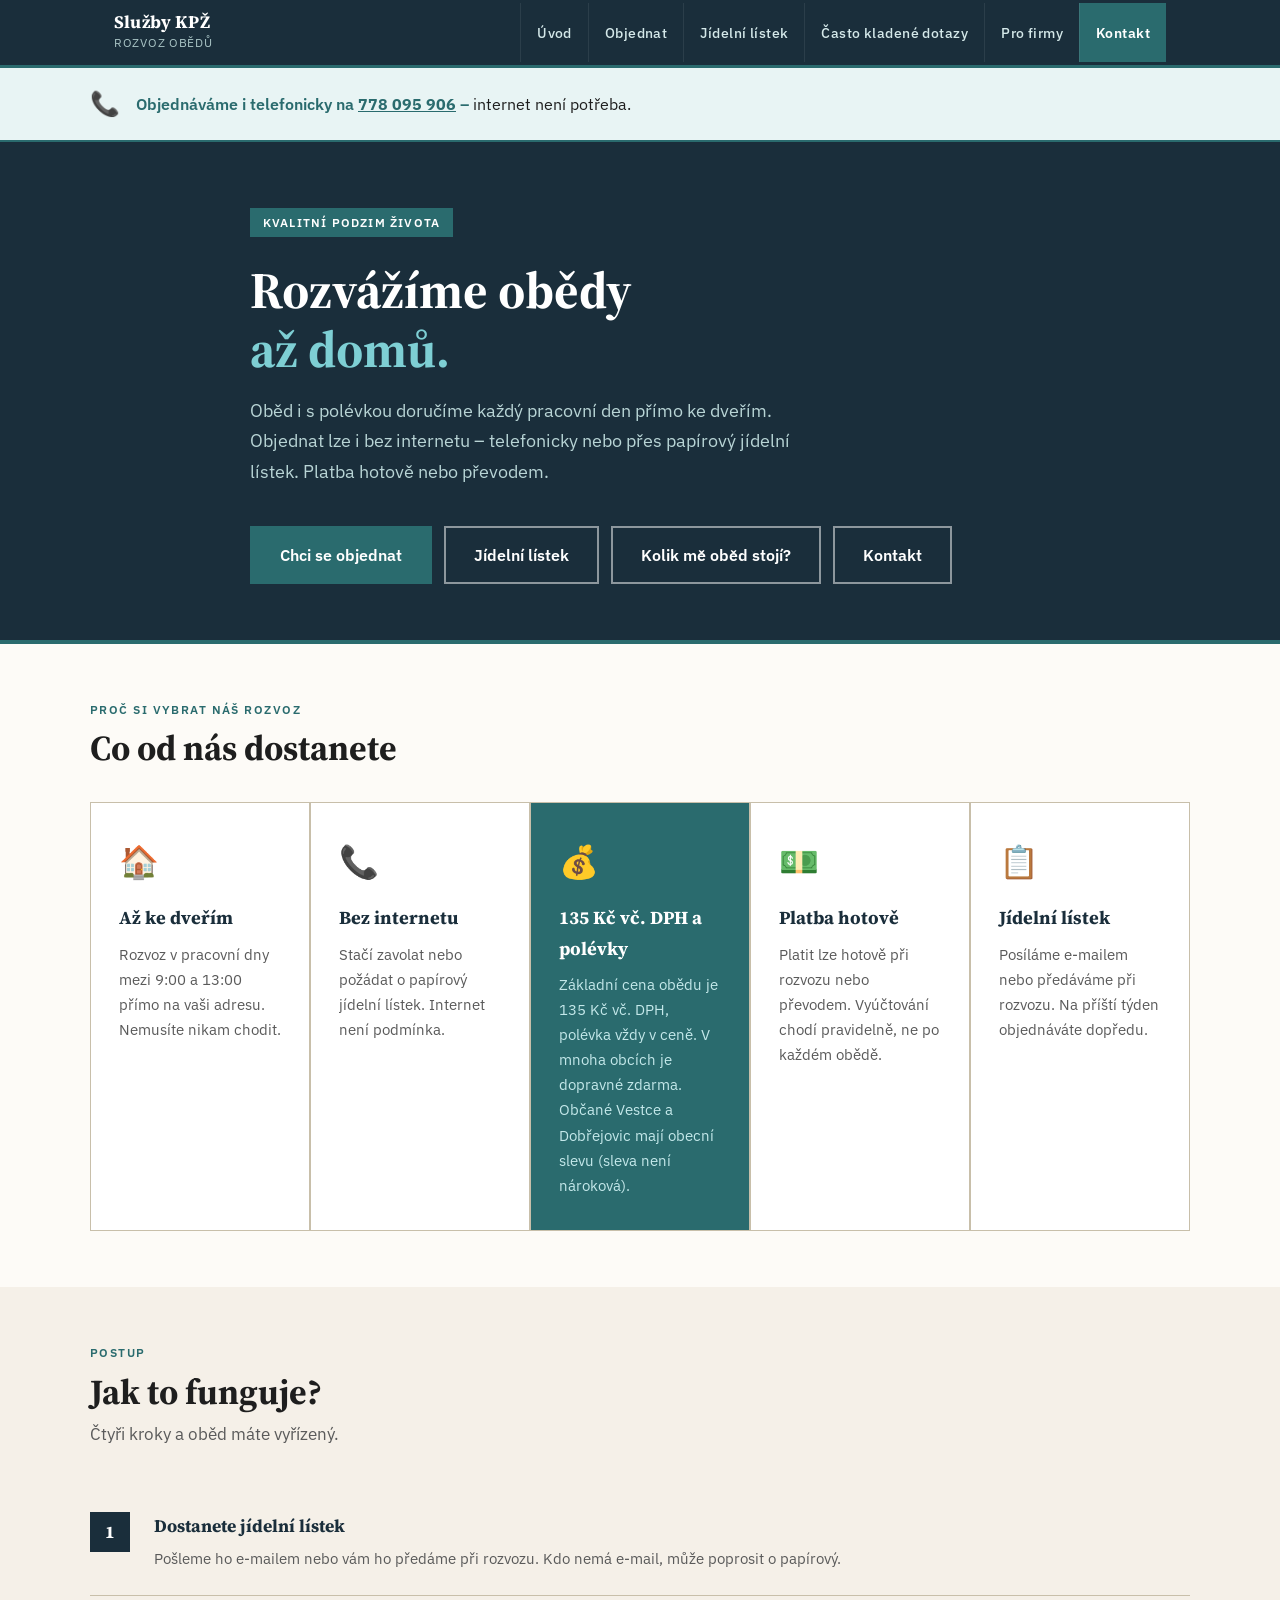
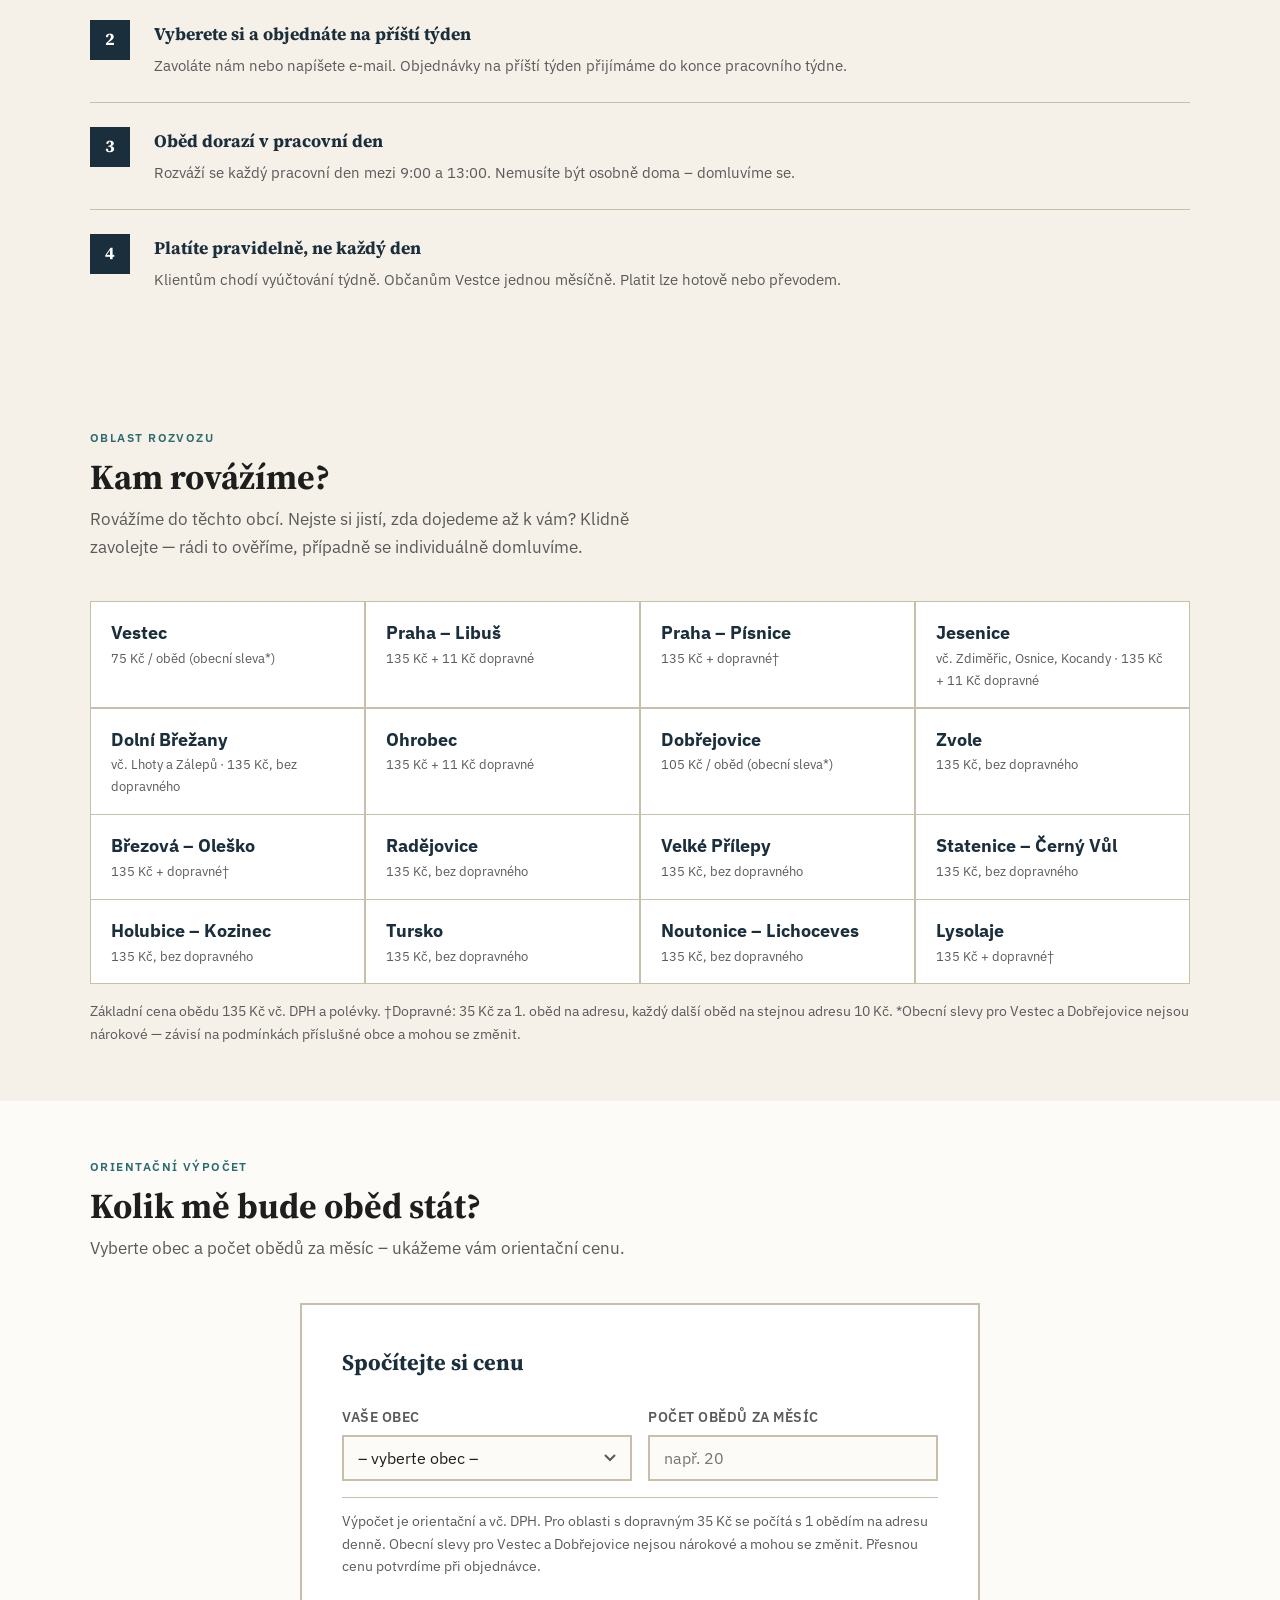
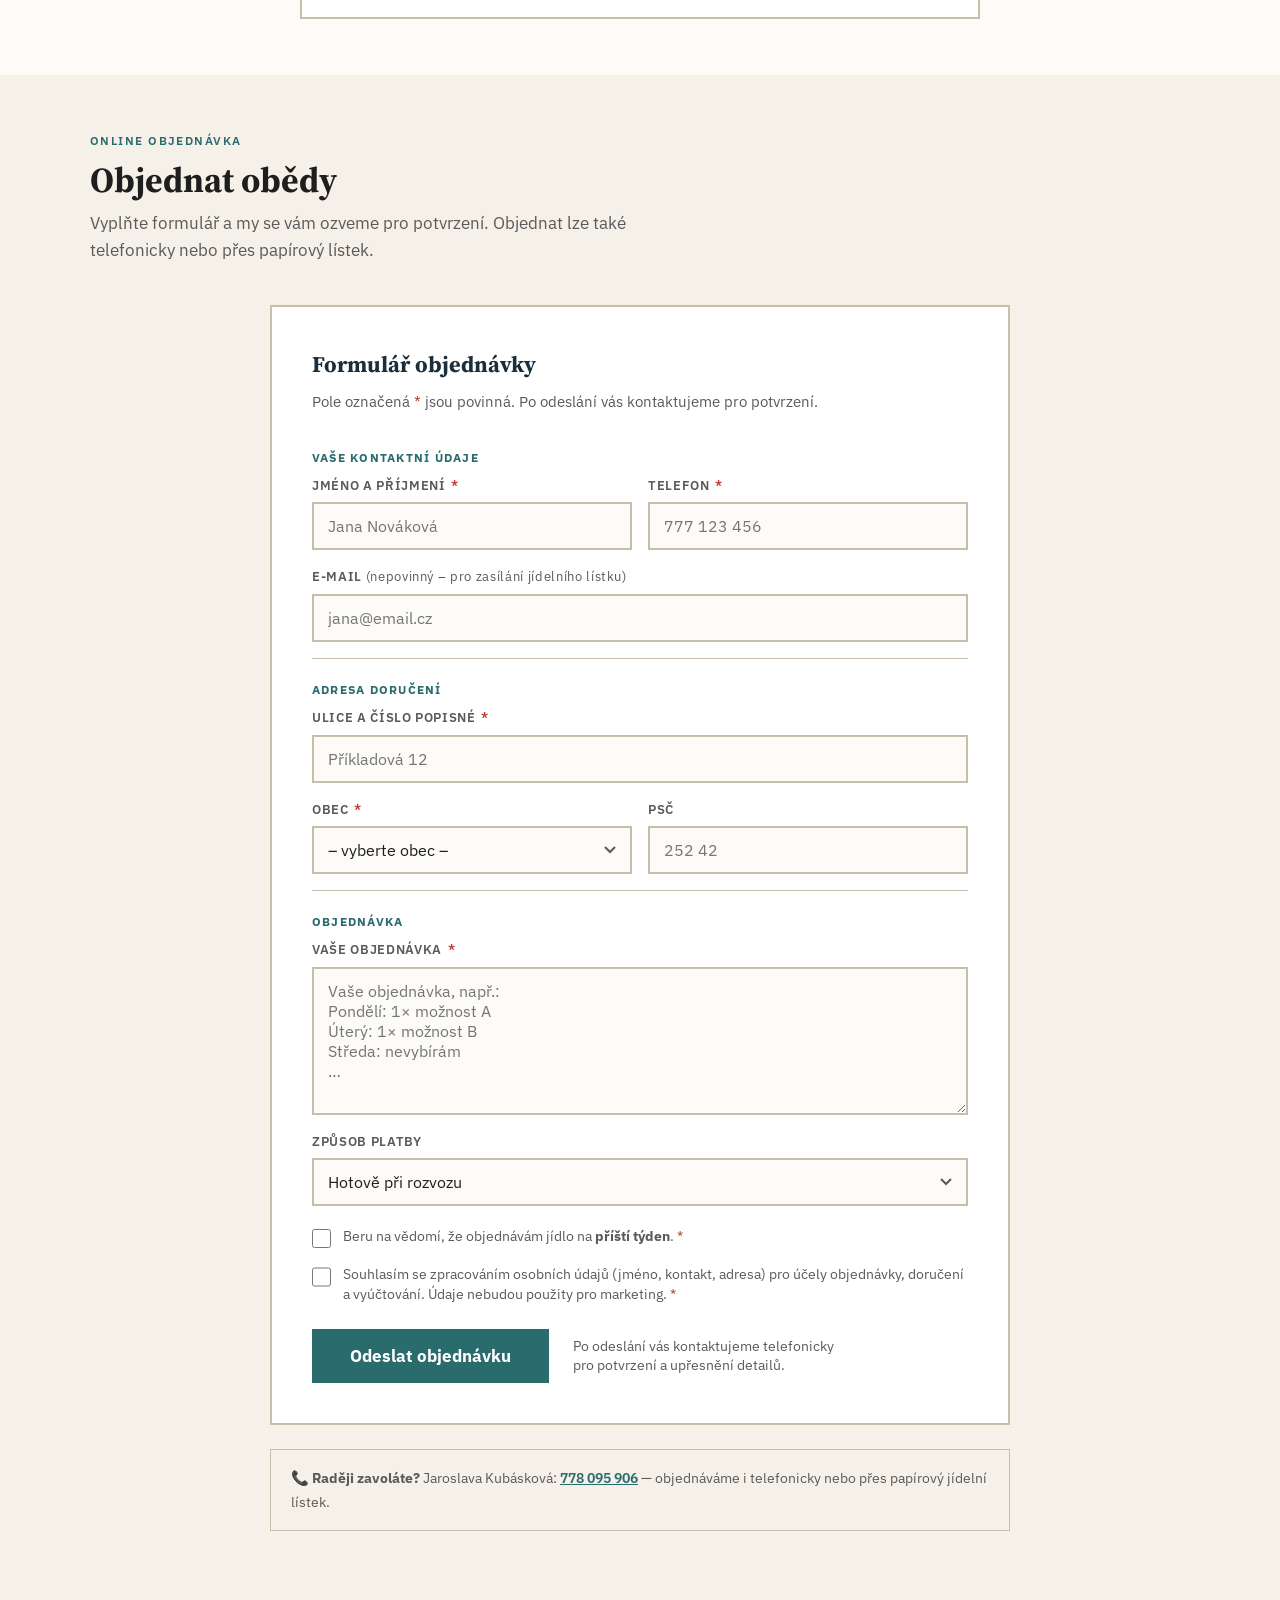
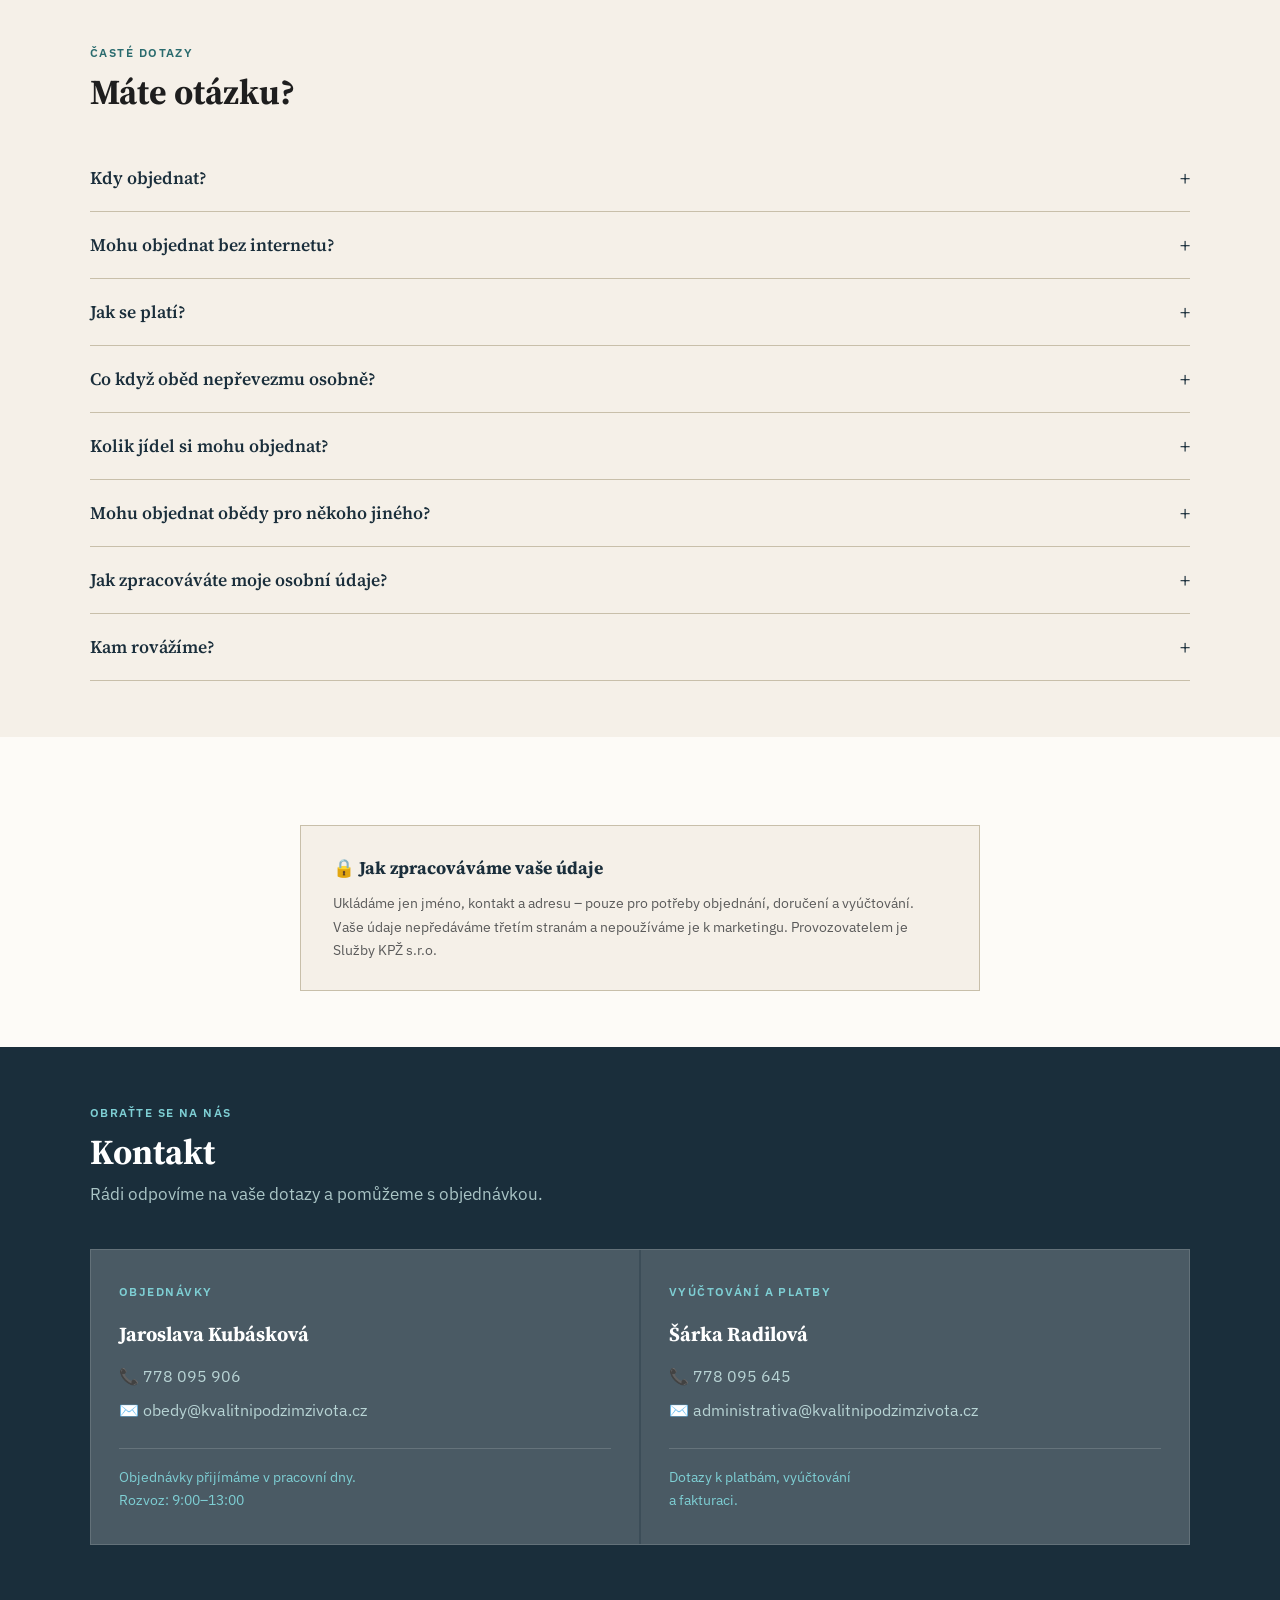
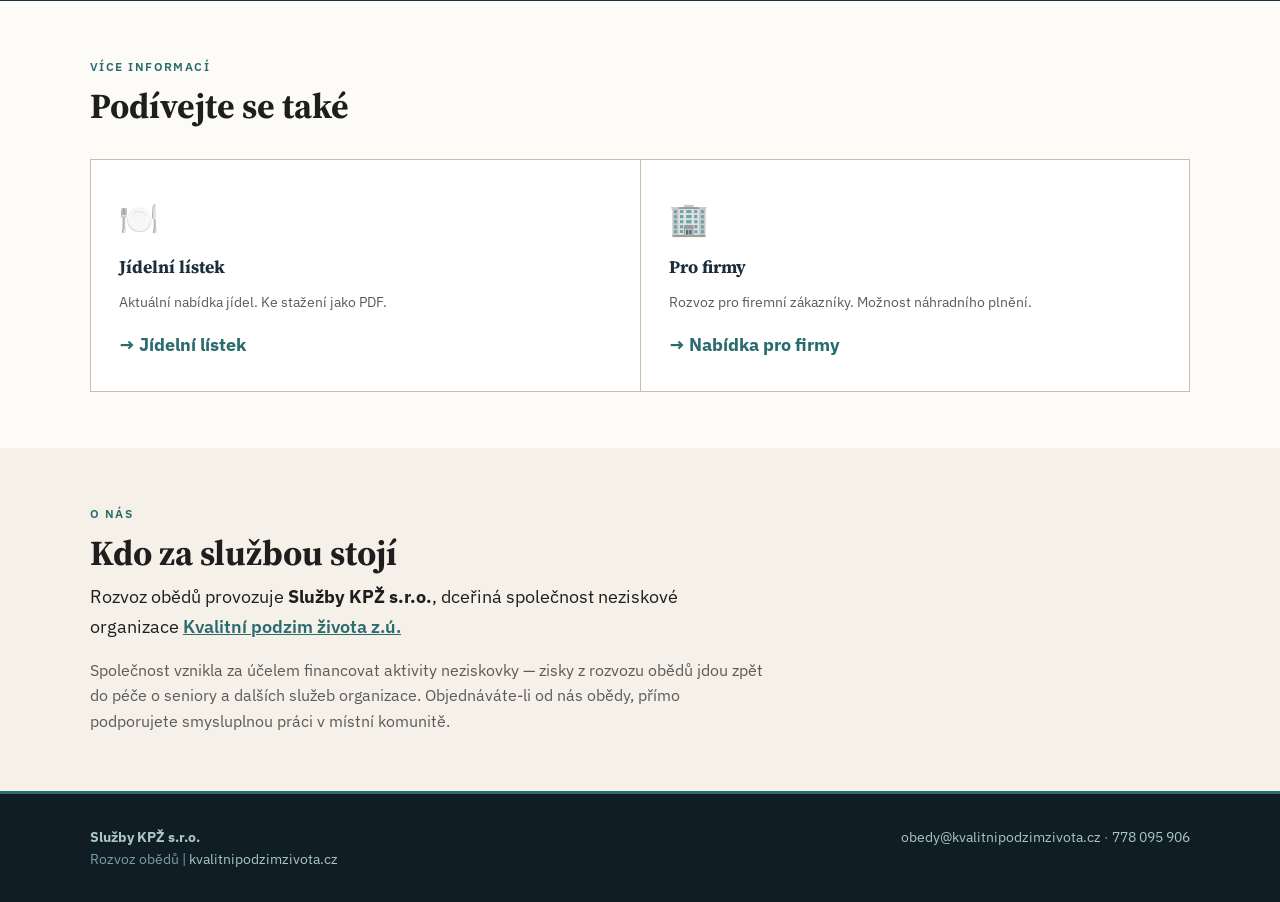
==== commit 486f8dc6: "content: fix typo rozváříme → rovážíme Co-Authored-By: Claude Sonnet 4.6 <noreply@anthropic.com>" ====
--- a/index.html
+++ b/index.html
@@ -146,8 +146,8 @@
 <section class="section section-alt" id="kde-rozvazime" aria-labelledby="kde-heading">
   <div class="container">
     <p class="section-label">Oblast rozvozu</p>
-    <h2 id="kde-heading">Kam rozváříme?</h2>
-    <p class="section-intro">Rozváříme do těchto obcí. Nejste si jistí, zda dojedeme až k vám? Klidně zavolejte — rádi to ověříme, případně se individuálně domluvíme.</p>
+    <h2 id="kde-heading">Kam rovážíme?</h2>
+    <p class="section-intro">Rovážíme do těchto obcí. Nejste si jistí, zda dojedeme až k vám? Klidně zavolejte — rádi to ověříme, případně se individuálně domluvíme.</p>
     <div style="display:grid;grid-template-columns:repeat(auto-fill,minmax(220px,1fr));gap:1.5px;background:var(--border);border:1.5px solid var(--border);margin-top:1.5rem;">
       <div style="background:#fff;padding:1rem 1.25rem;">
         <div style="font-weight:700;color:var(--navy);">Vestec</div>
@@ -477,10 +477,10 @@
       </div>
       <div class="faq-item" role="listitem">
         <button class="faq-q" aria-expanded="false" onclick="toggleFaq(this)">
-          Kam rozváříme? <span class="faq-icon" aria-hidden="true">+</span>
-        </button>
-        <div class="faq-a">
-          Rozváříme do těchto obcí: Vestec, Praha–Libuš, Praha–Písnice, Jesenice (vč. Zdiměřic, Osnice, Kocandy), Dolní Břežany (vč. Lhoty a Zálepů), Ohrobec, Dobřejovice, Zvole, Březová–Oleško, Radějovice, Velké Přílepy, Statenice–Černý Vůl, Holubice–Kozinec, Tursko, Noutonice–Lichoceves a Lysolaje. Pokud vaše obec není v seznamu, zavolejte nám — rádi se domluvíme.
+          Kam rovážíme? <span class="faq-icon" aria-hidden="true">+</span>
+        </button>
+        <div class="faq-a">
+          Rovážíme do těchto obcí: Vestec, Praha–Libuš, Praha–Písnice, Jesenice (vč. Zdiměřic, Osnice, Kocandy), Dolní Břežany (vč. Lhoty a Zálepů), Ohrobec, Dobřejovice, Zvole, Březová–Oleško, Radějovice, Velké Přílepy, Statenice–Černý Vůl, Holubice–Kozinec, Tursko, Noutonice–Lichoceves a Lysolaje. Pokud vaše obec není v seznamu, zavolejte nám — rádi se domluvíme.
         </div>
       </div>
     </div>
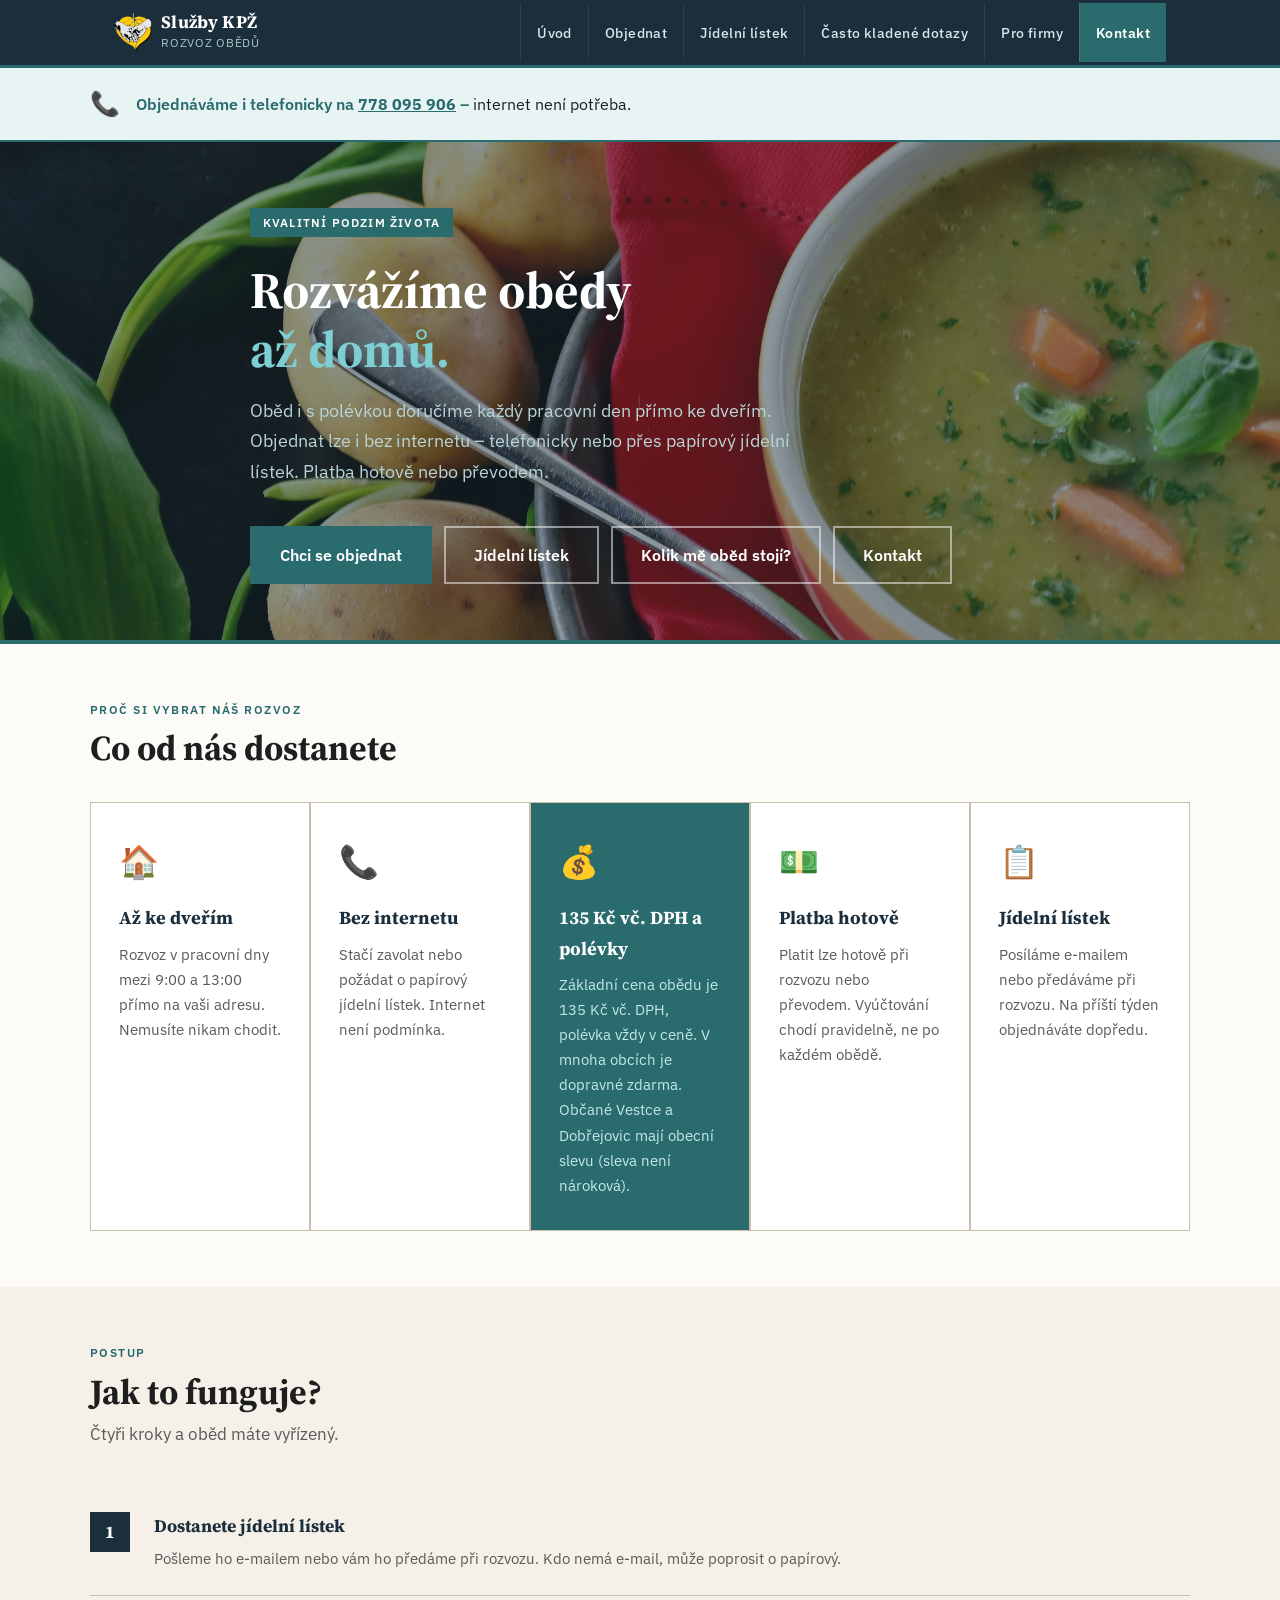
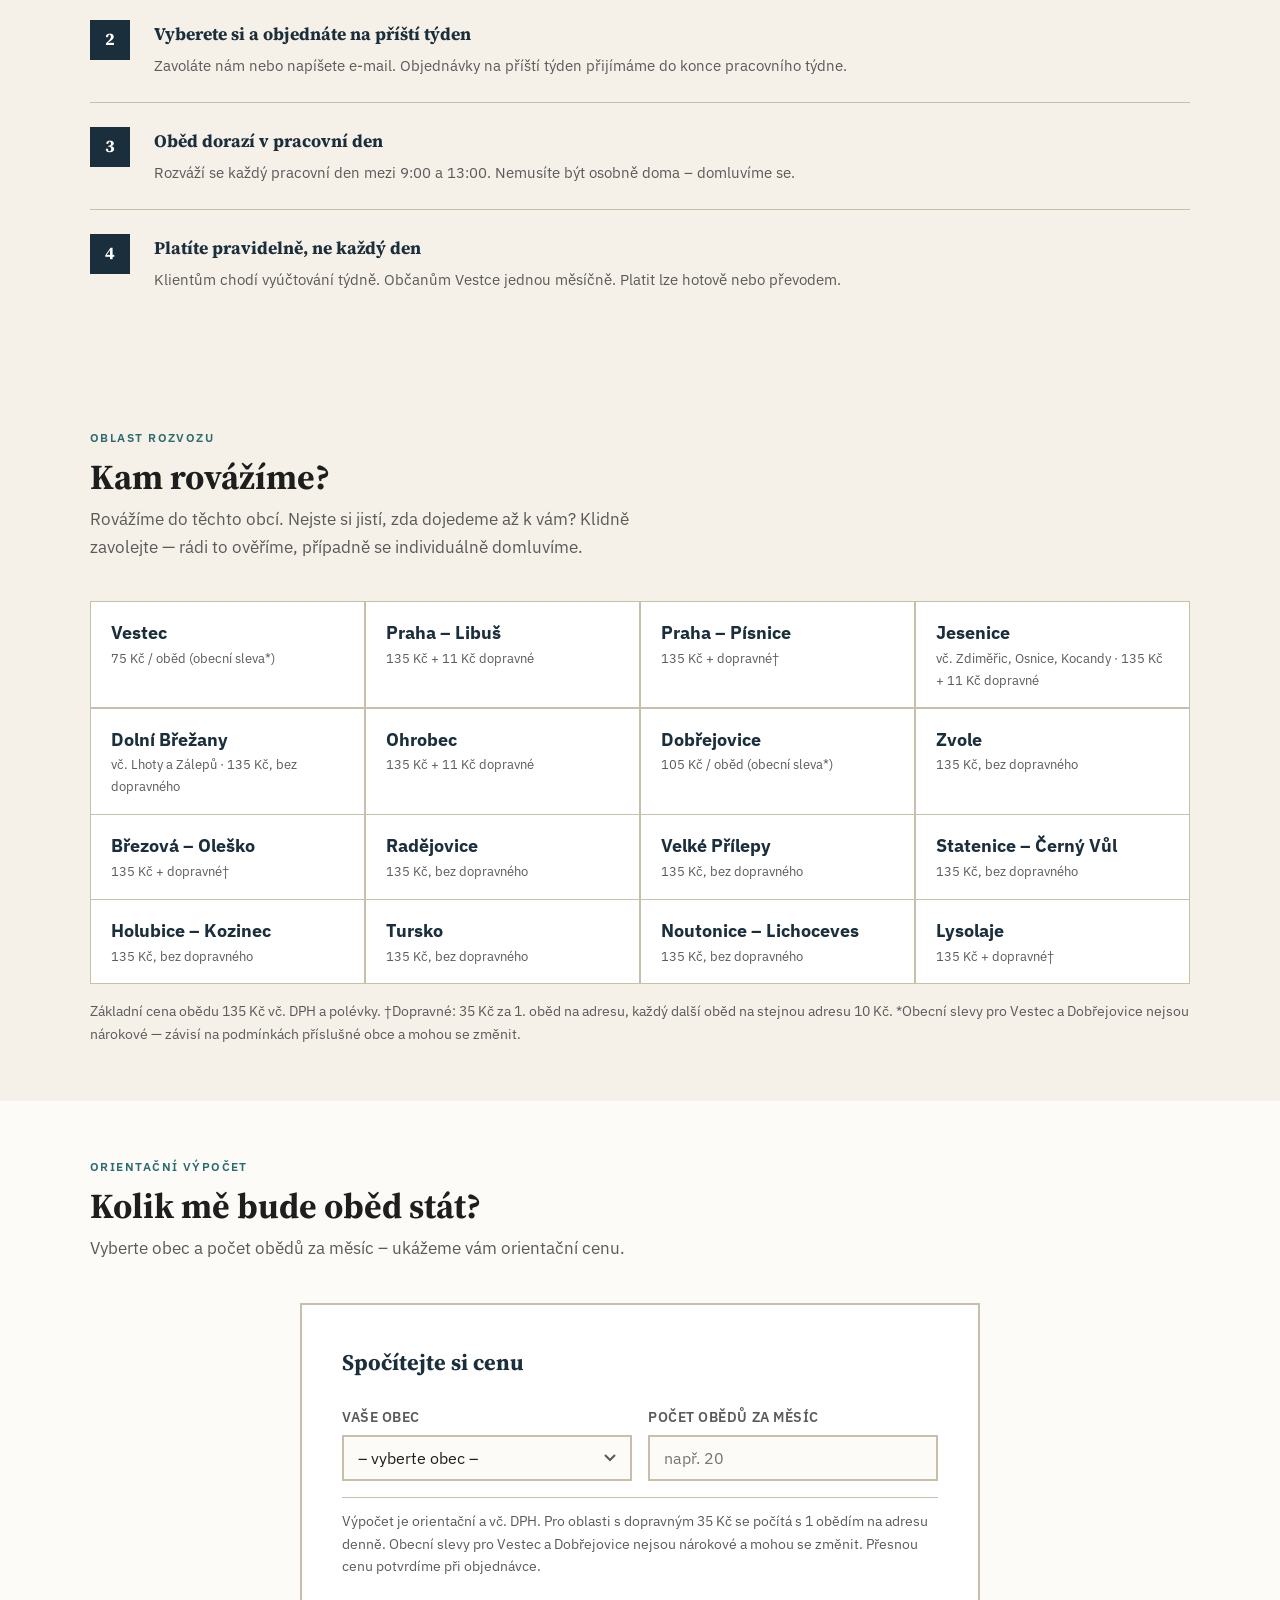
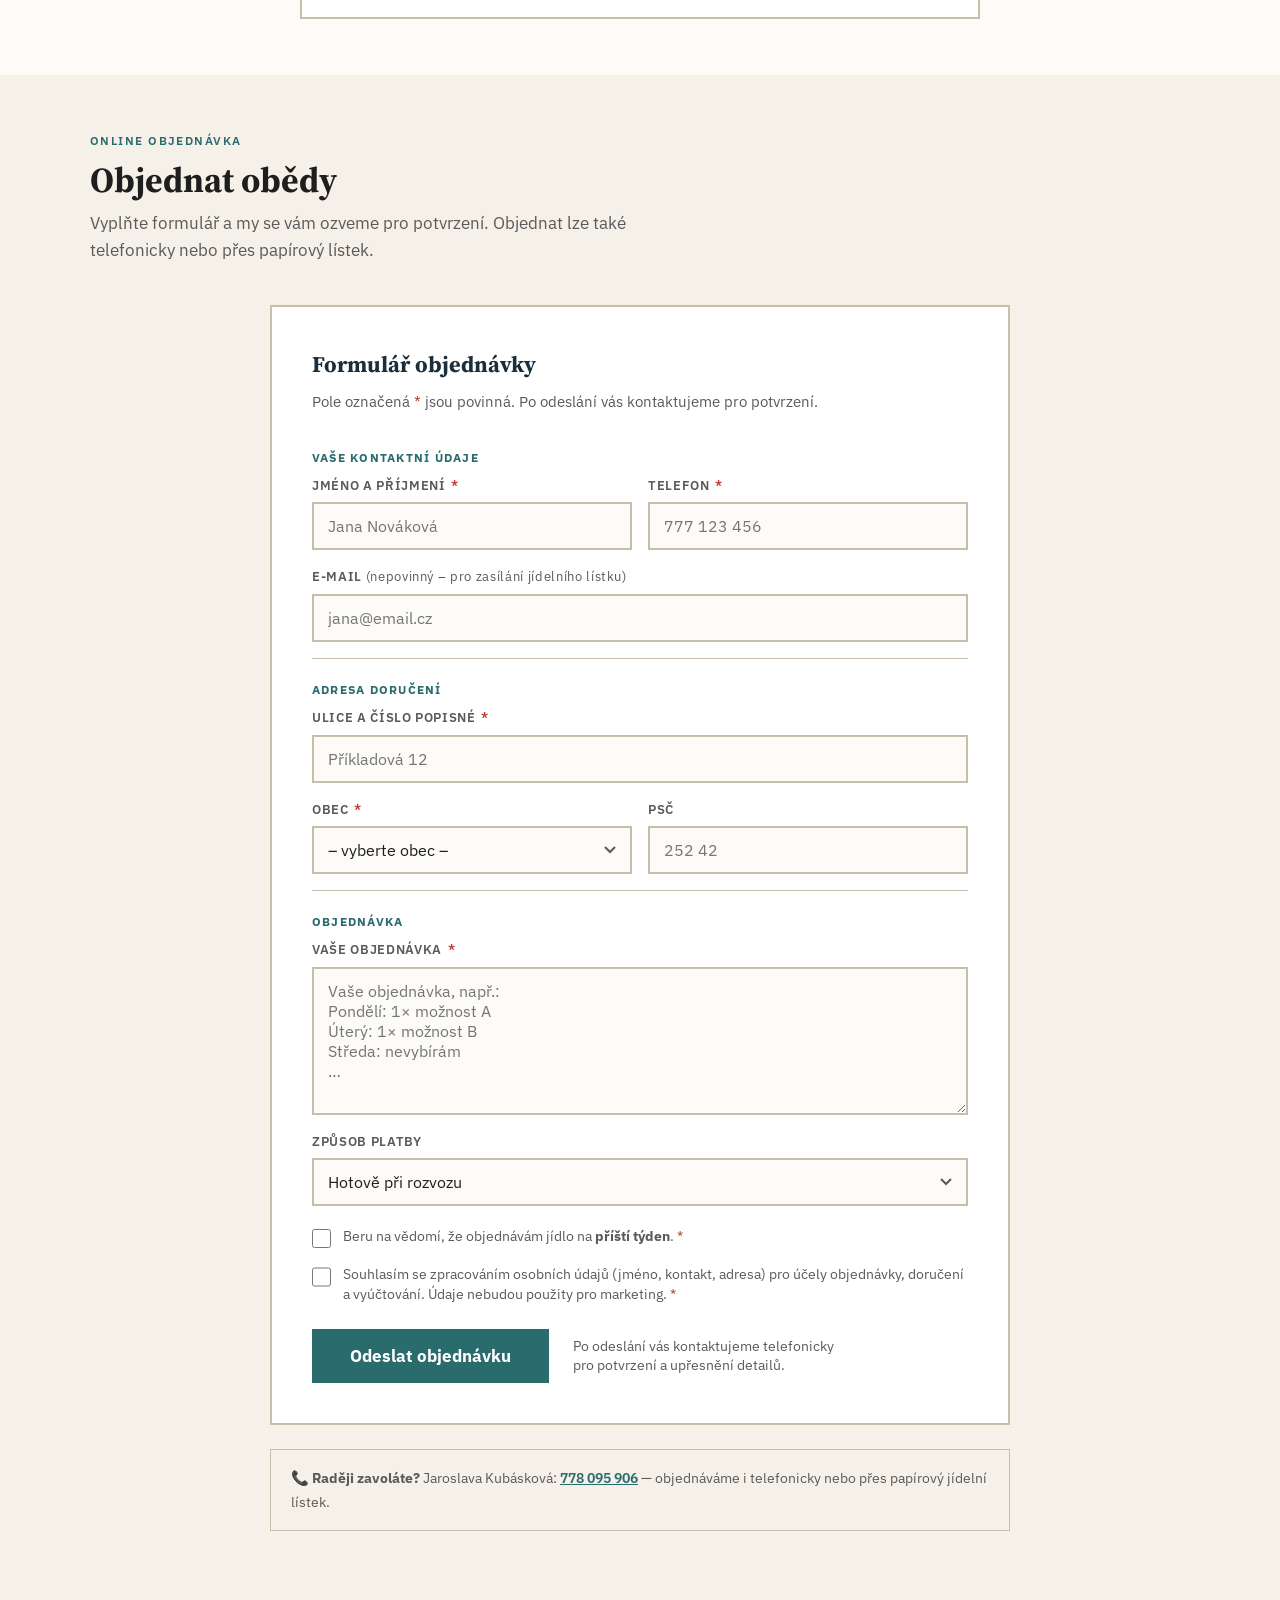
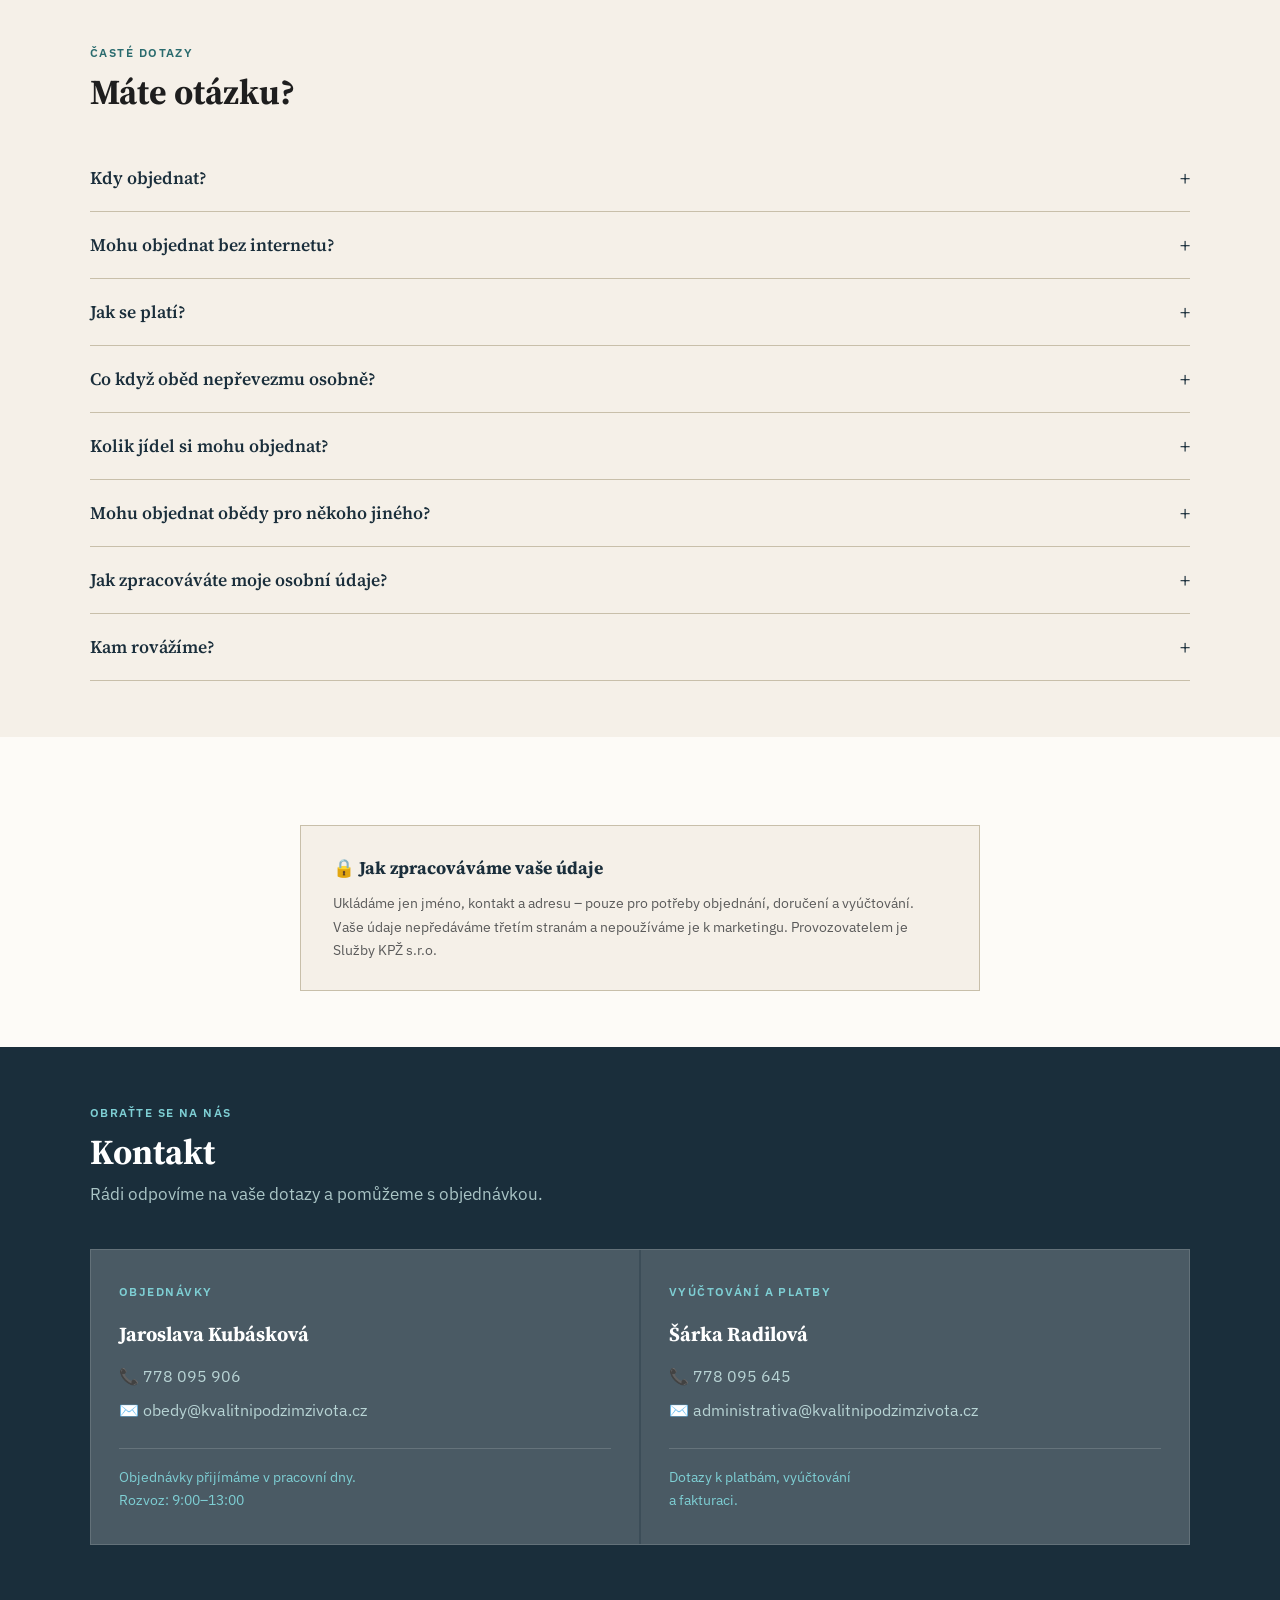
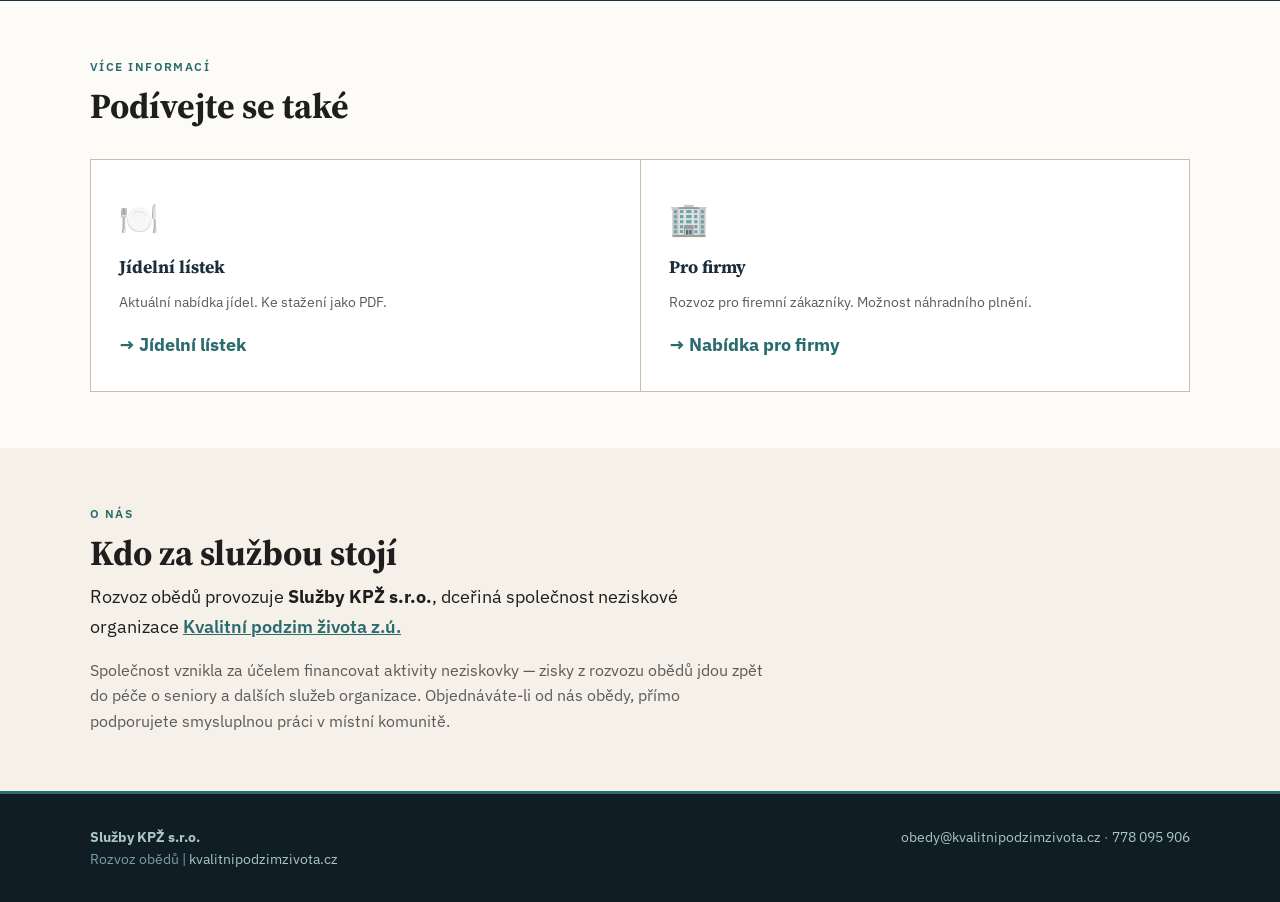
==== commit f7165754: "nav: add KPŽ logo as favicon and nav brand image Renamed 'logo kpz.png' -> 'logo-kpz.png', added as " ====
--- a/index.html
+++ b/index.html
@@ -1,4 +1,4 @@
-<!DOCTYPE html>
+  <!DOCTYPE html>
 <html lang="cs">
 <head>
 <meta charset="UTF-8">
@@ -8,6 +8,7 @@
 <link rel="preconnect" href="https://fonts.gstatic.com" crossorigin>
 <link href="https://fonts.googleapis.com/css2?family=Source+Serif+4:ital,opsz,wght@0,8..60,400;0,8..60,600;0,8..60,700;1,8..60,400&family=IBM+Plex+Sans:wght@400;500;600&display=swap" rel="stylesheet">
 <link rel="stylesheet" href="style.css">
+<link rel="icon" type="image/png" href="logo-kpz.png">
 </head>
 <body class="page-index">
 
@@ -15,8 +16,11 @@
 <nav class="site-nav" aria-label="Hlavní navigace">
   <div class="nav-inner">
     <a href="index.html" class="nav-logo" aria-label="KPŽ – úvod">
-      <span>Služby KPŽ</span>
-      <span>Rozvoz obědů</span>
+      <img src="logo-kpz.png" alt="Logo KPŽ" class="nav-logo-img">
+      <span class="nav-logo-text">
+        <span>Služby KPŽ</span>
+        <span>Rozvoz obědů</span>
+      </span>
     </a>
     <ul class="nav-links" role="list">
       <li><a href="index.html">Úvod</a></li>
--- a/style.css
+++ b/style.css
@@ -51,17 +51,23 @@
   padding: 0 1.5rem;
 }
 .nav-logo {
-  display: flex; flex-direction: column; gap: 0;
+  display: flex; flex-direction: row; align-items: center; gap: 0.6rem;
   padding: 0.75rem 0;
   text-decoration: none;
 }
-.nav-logo span:first-child {
+.nav-logo-img {
+  height: 2.4rem; width: auto; flex-shrink: 0;
+}
+.nav-logo-text {
+  display: flex; flex-direction: column; gap: 0;
+}
+.nav-logo-text span:first-child {
   font-family: 'Source Serif 4', serif;
   font-size: 1.1rem; font-weight: 700;
   color: #fff; letter-spacing: 0.01em;
   line-height: 1.2;
 }
-.nav-logo span:last-child {
+.nav-logo-text span:last-child {
   font-size: 0.75rem; color: #aac5c6; letter-spacing: 0.06em; text-transform: uppercase;
 }
 .nav-links {
@@ -251,11 +257,19 @@
 
 /* ── HERO ── */
 .hero {
-  background: var(--navy);
+  background: var(--navy) url('obedy2.jpg') center/cover no-repeat;
   border-bottom: 4px solid var(--teal);
   padding: 4rem 1.5rem 3.5rem;
-}
-.hero-inner { max-width: 780px; margin: 0 auto; }
+  position: relative;
+}
+.hero::before {
+  content: '';
+  position: absolute;
+  inset: 0;
+  background: rgba(26, 46, 59, 0.50);
+  z-index: 0;
+}
+.hero-inner { max-width: 780px; margin: 0 auto; position: relative; z-index: 1; }
 .hero-badge {
   display: inline-block;
   background: var(--teal); color: #fff;
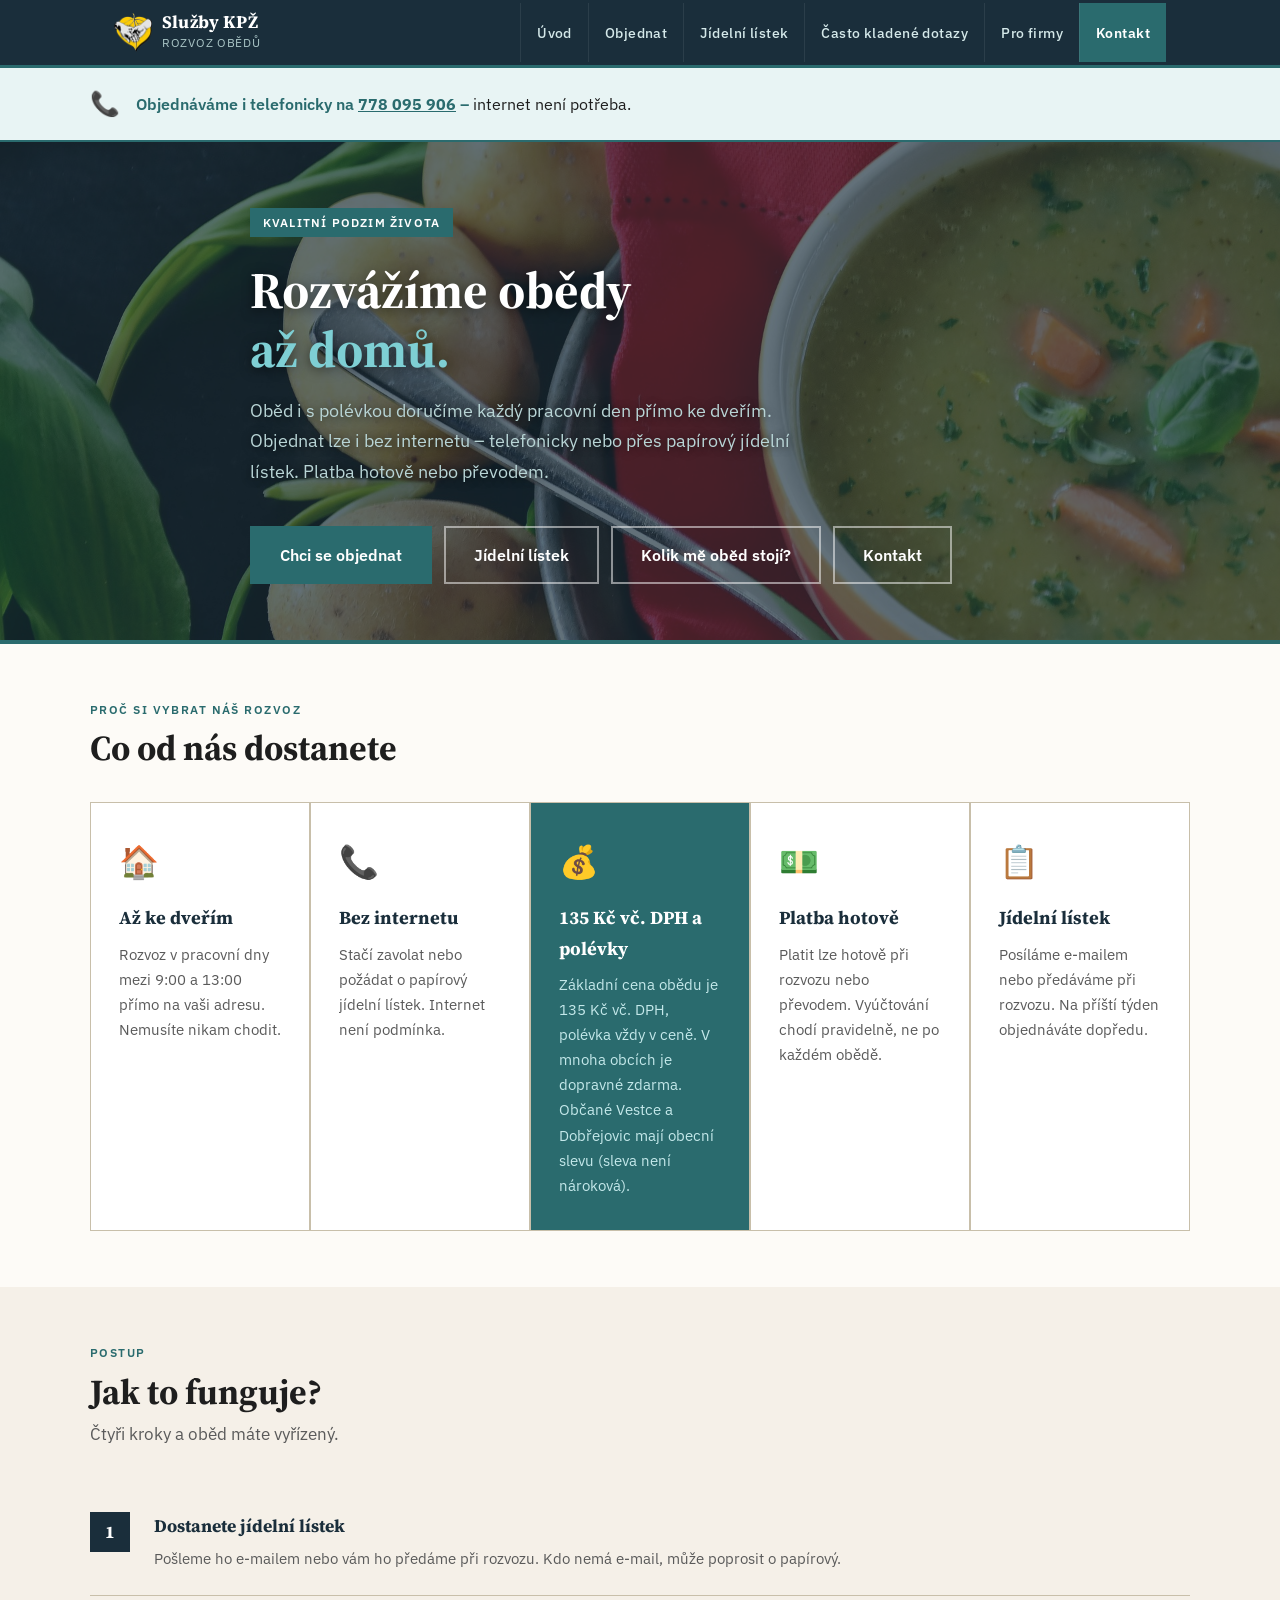
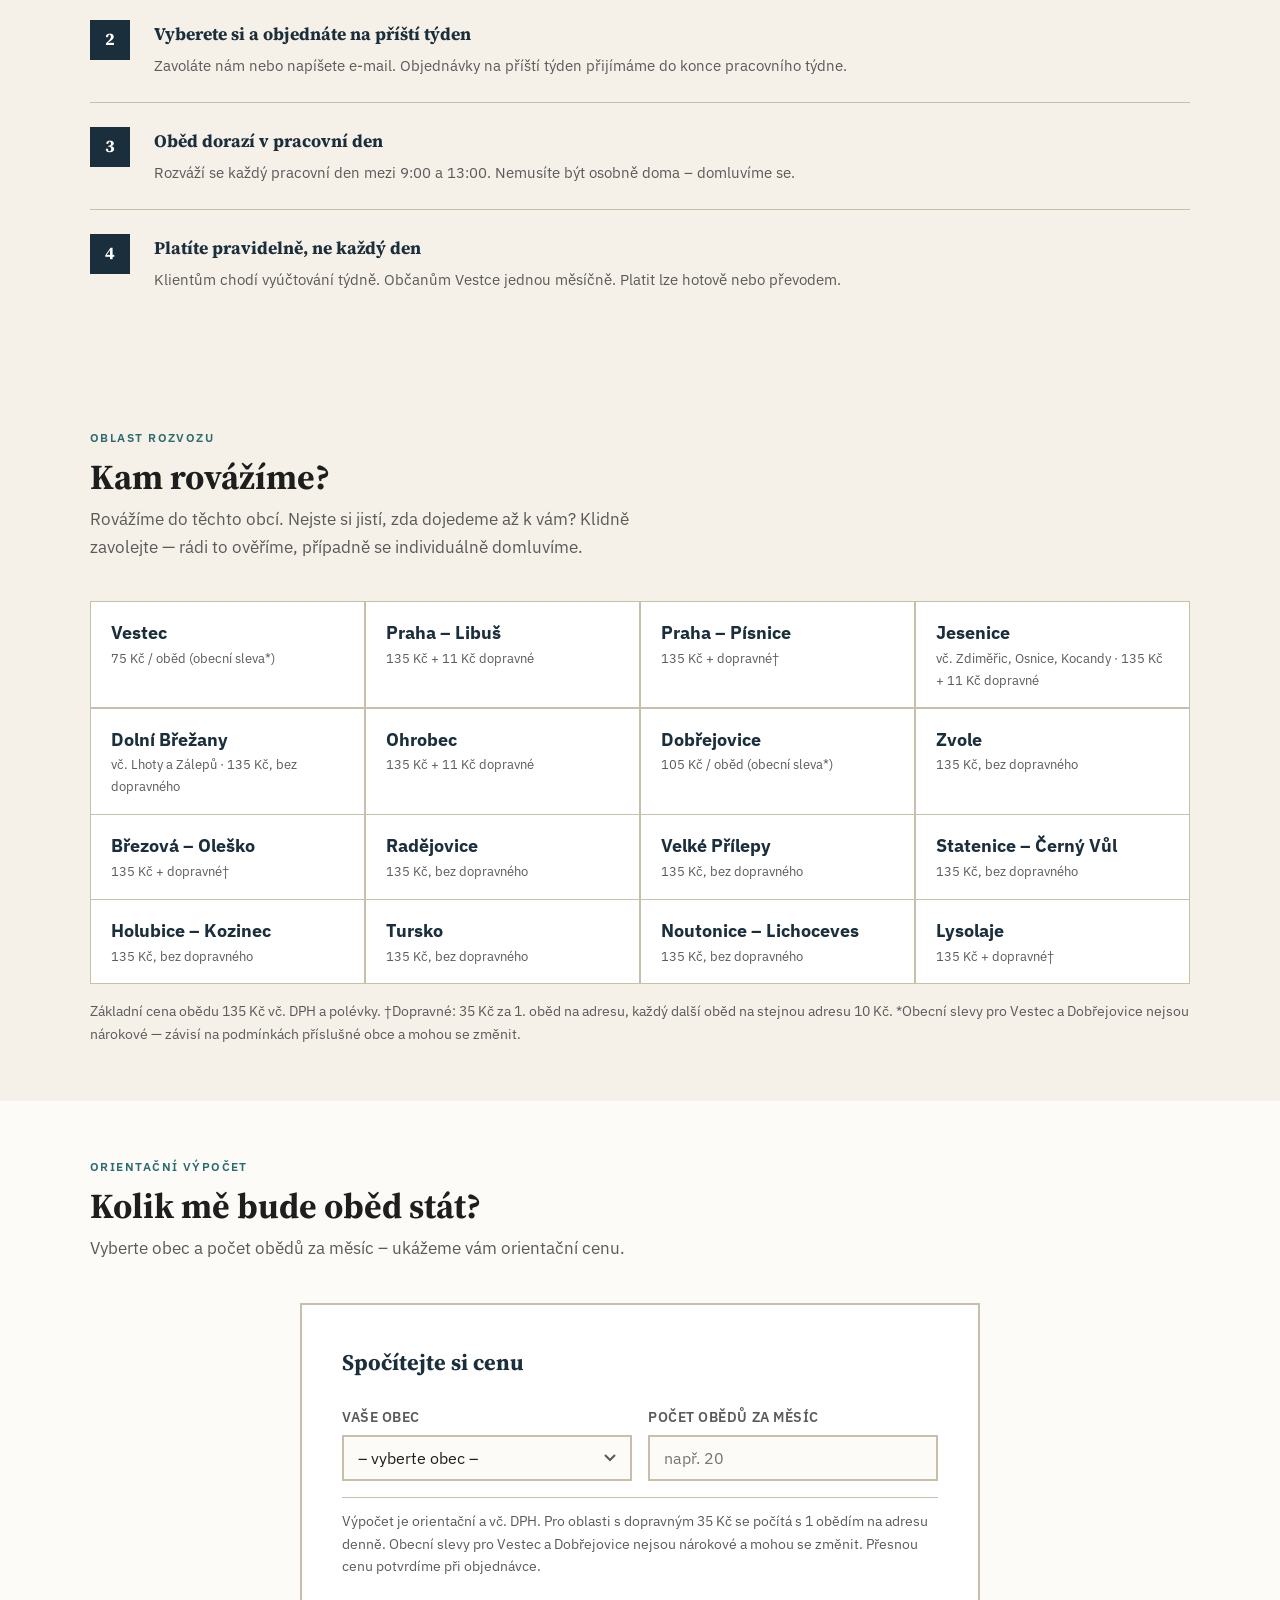
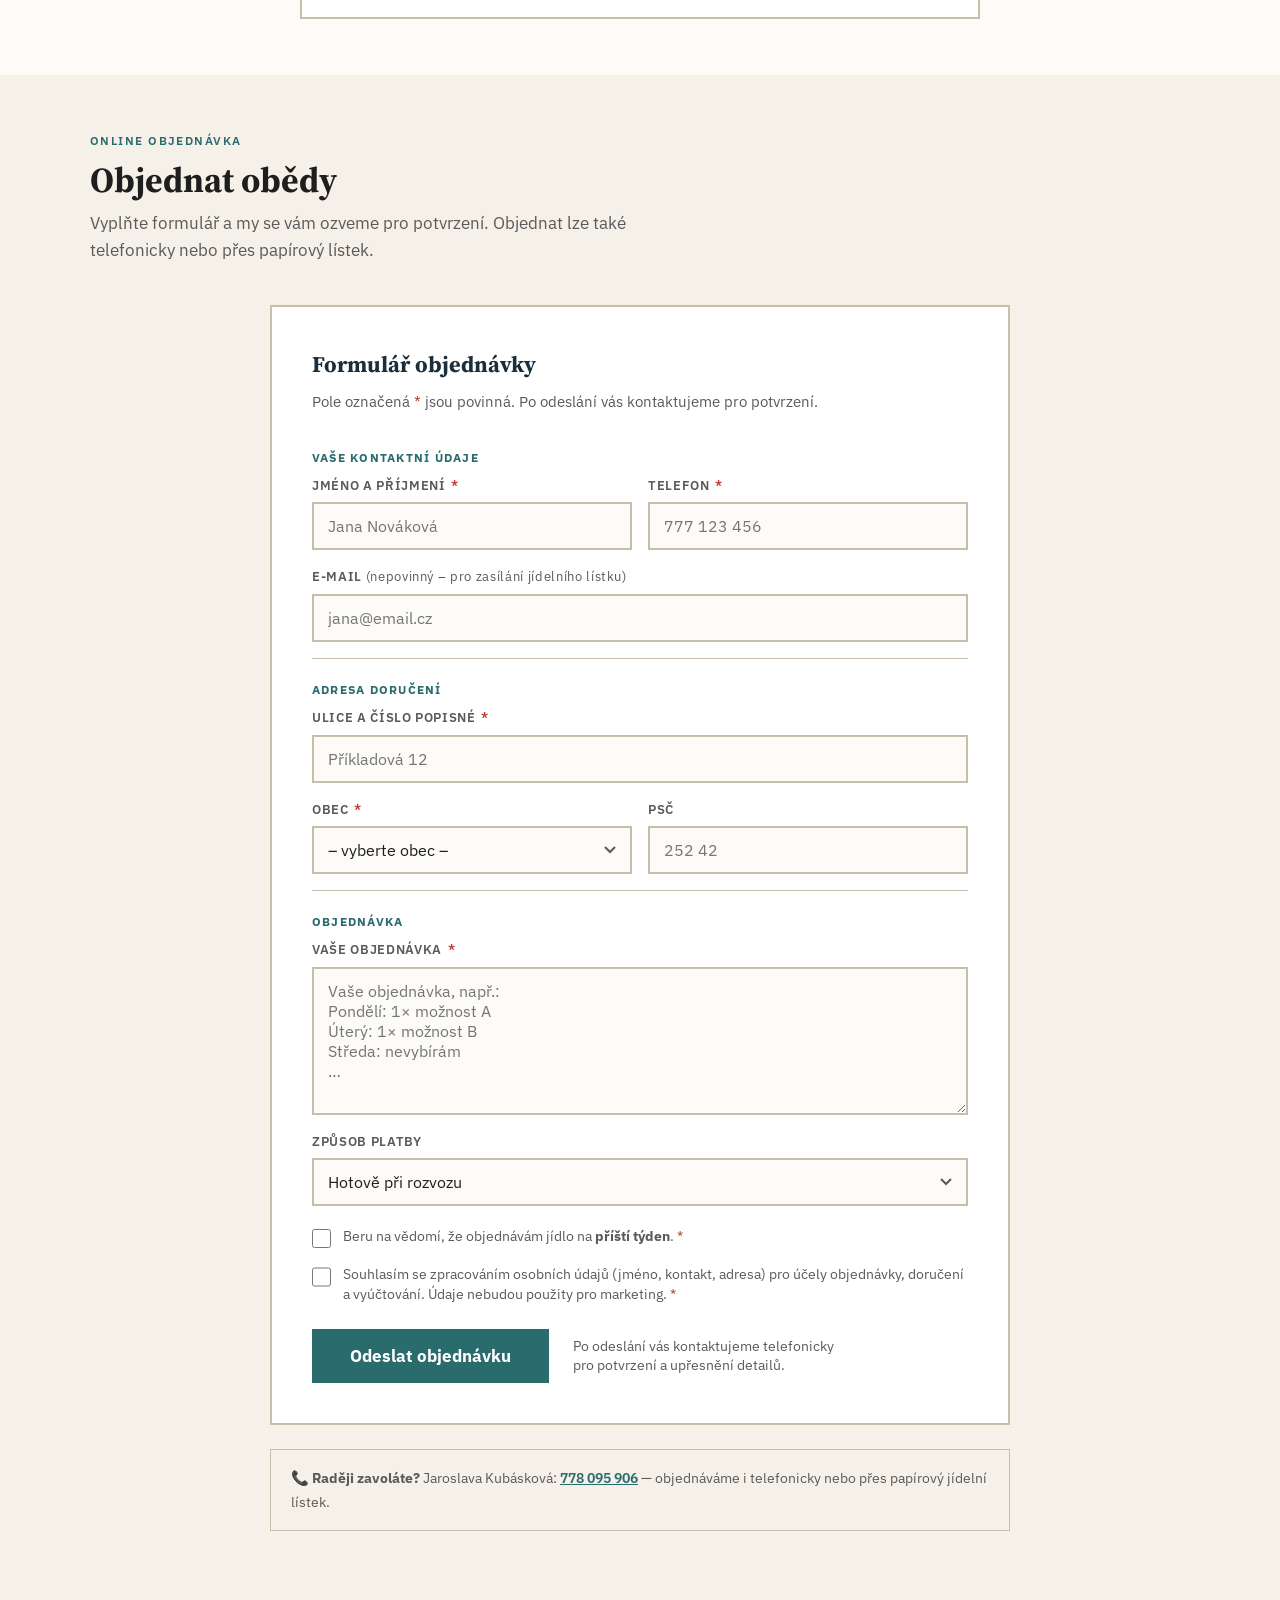
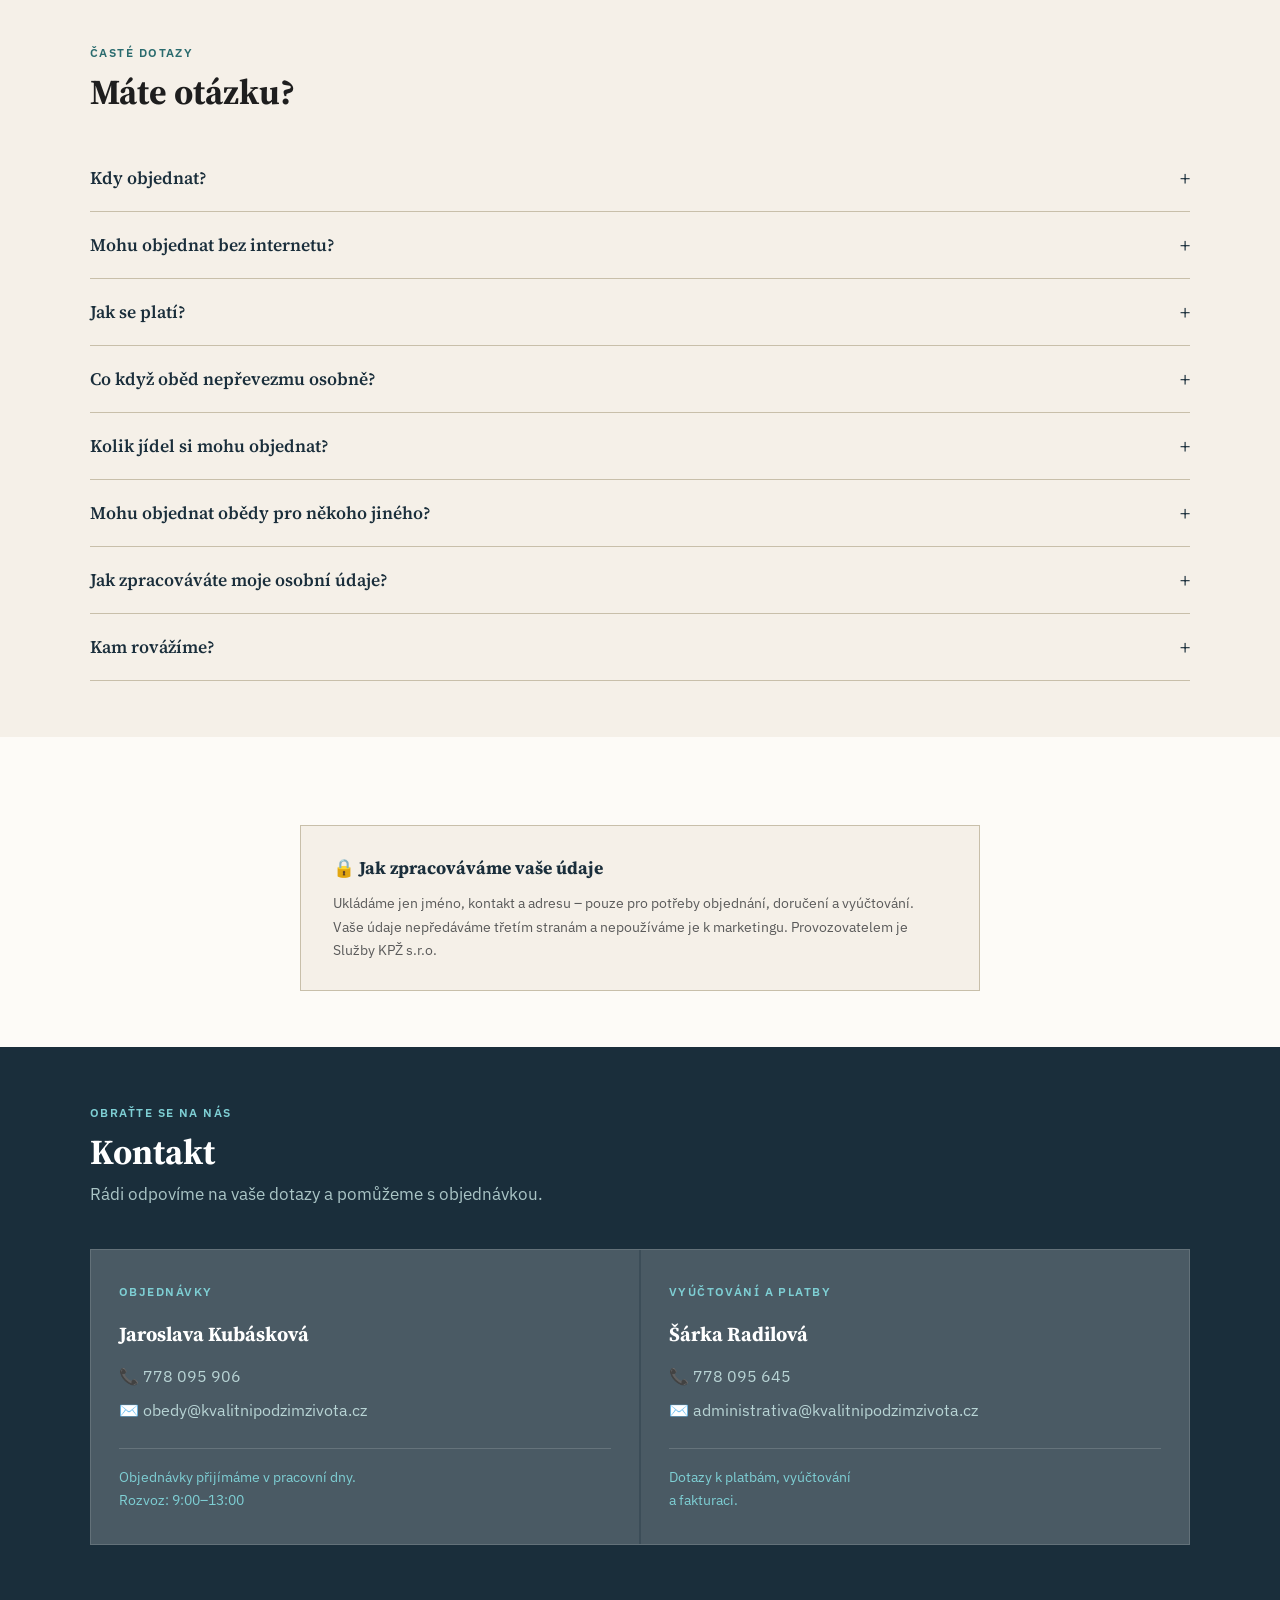
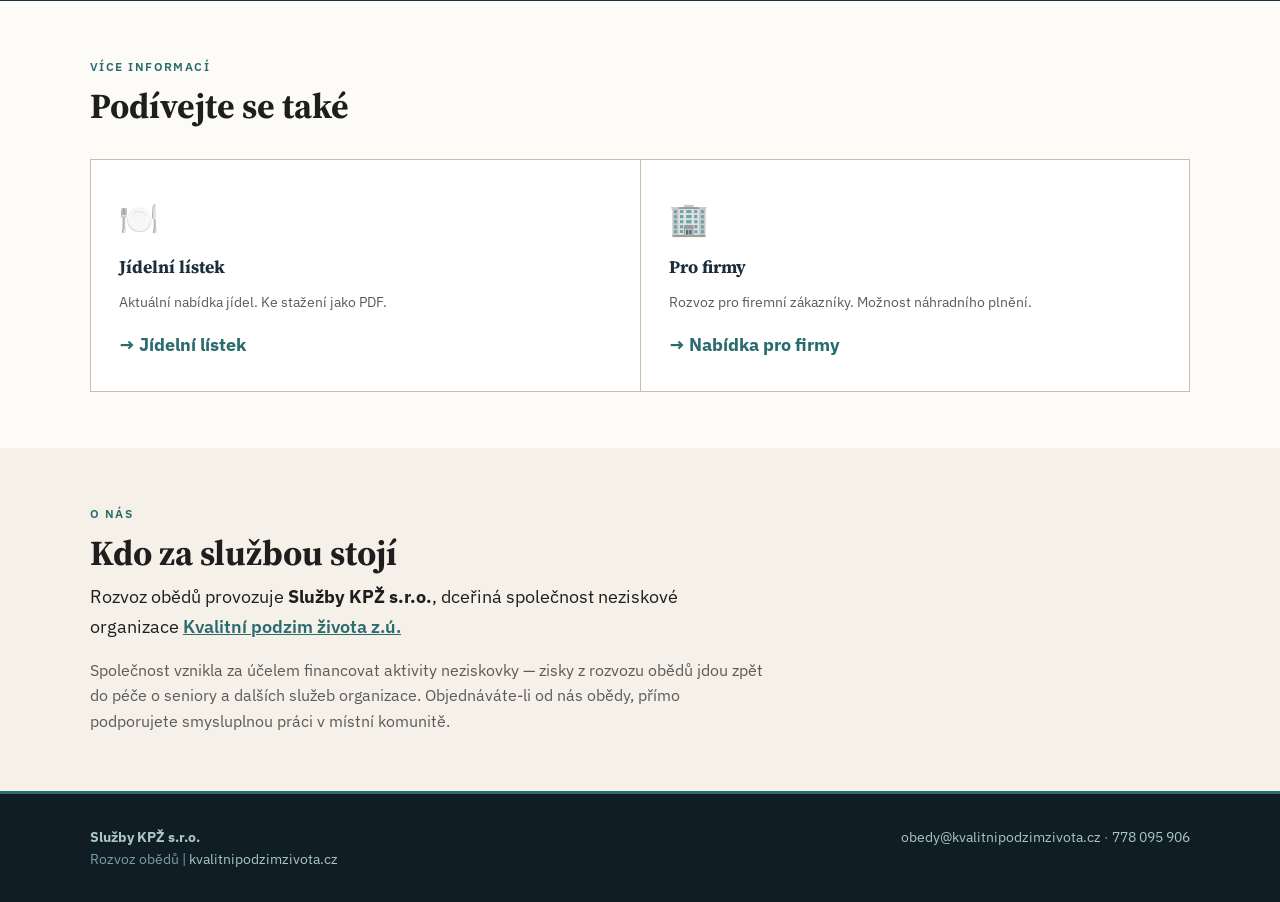
==== commit bd2c9280: "refactor: move assets into assets/css, js, img folders Update all HTML and CSS references to match n" ====
--- a/index.html
+++ b/index.html
@@ -7,8 +7,8 @@
 <link rel="preconnect" href="https://fonts.googleapis.com">
 <link rel="preconnect" href="https://fonts.gstatic.com" crossorigin>
 <link href="https://fonts.googleapis.com/css2?family=Source+Serif+4:ital,opsz,wght@0,8..60,400;0,8..60,600;0,8..60,700;1,8..60,400&family=IBM+Plex+Sans:wght@400;500;600&display=swap" rel="stylesheet">
-<link rel="stylesheet" href="style.css">
-<link rel="icon" type="image/png" href="logo-kpz.png">
+<link rel="stylesheet" href="assets/css/style.css">
+<link rel="icon" type="image/png" href="assets/img/logo-kpz.png">
 </head>
 <body class="page-index">
 
@@ -16,7 +16,7 @@
 <nav class="site-nav" aria-label="Hlavní navigace">
   <div class="nav-inner">
     <a href="index.html" class="nav-logo" aria-label="KPŽ – úvod">
-      <img src="logo-kpz.png" alt="Logo KPŽ" class="nav-logo-img">
+      <img src="assets/img/logo-kpz.png" alt="Logo KPŽ" class="nav-logo-img">
       <span class="nav-logo-text">
         <span>Služby KPŽ</span>
         <span>Rozvoz obědů</span>
@@ -589,7 +589,7 @@
   </div>
 </footer>
 
-<script src="main.js"></script>
-<script src="index.js"></script>
+<script src="assets/js/main.js"></script>
+<script src="assets/js/index.js"></script>
 </body>
 </html>
--- a/assets/css/style.css
+++ b/assets/css/style.css
@@ -0,0 +1,843 @@
+/* ============================================================
+   Shared styles — Služby KPŽ Rozvoz obědů
+   ============================================================ */
+
+/* ── RESET ── */
+*, *::before, *::after { box-sizing: border-box; margin: 0; padding: 0; }
+
+/* ── ROOT VARIABLES ── */
+:root {
+  --navy:       #1a2e3b;
+  --teal:       #2a6b6e;
+  --teal-light: #3a8d91;
+  --warm:       #f5f0e8;
+  --cream:      #fdfbf7;
+  --border:     #c8bfaa;
+  --text:       #1e1e1e;
+  --muted:      #5a5a5a;
+  --accent:     #c0392b;
+  --green:      #2d6a4f;
+  /* Jídelní lístek – dodavatel colours */
+  --a-color:  #1a4e6e;
+  --a-light:  #e8f2f8;
+  --a-border: #5a9ec0;
+  --b-color:  #5c3a00;
+  --b-light:  #fdf3e3;
+  --b-border: #c08040;
+  --soup-bg:    #f0f7f0;
+  --soup-color: #2d5a3d;
+}
+
+/* ── BASE ── */
+html { scroll-behavior: smooth; }
+
+body {
+  font-family: 'IBM Plex Sans', sans-serif;
+  font-size: 18px;
+  line-height: 1.65;
+  color: var(--text);
+  background: var(--cream);
+}
+
+/* ── NAV ── */
+.site-nav {
+  background: var(--navy);
+  position: sticky; top: 0; z-index: 100;
+  border-bottom: 3px solid var(--teal);
+}
+.nav-inner {
+  max-width: 1100px; margin: 0 auto;
+  display: flex; align-items: center; justify-content: space-between;
+  padding: 0 1.5rem;
+}
+.nav-logo {
+  display: flex; flex-direction: row; align-items: center; gap: 0.6rem;
+  padding: 0.75rem 0;
+  text-decoration: none;
+}
+.nav-logo-img {
+  height: 2.4rem; width: auto; flex-shrink: 0;
+}
+.nav-logo-text {
+  display: flex; flex-direction: column; gap: 0;
+}
+.nav-logo-text span:first-child {
+  font-family: 'Source Serif 4', serif;
+  font-size: 1.1rem; font-weight: 700;
+  color: #fff; letter-spacing: 0.01em;
+  line-height: 1.2;
+}
+.nav-logo-text span:last-child {
+  font-size: 0.75rem; color: #aac5c6; letter-spacing: 0.06em; text-transform: uppercase;
+}
+.nav-links {
+  display: flex; list-style: none; gap: 0;
+}
+.nav-links a {
+  display: block; padding: 1.1rem 1rem;
+  color: #d4e8e9; text-decoration: none; font-size: 0.9rem;
+  font-weight: 500; letter-spacing: 0.03em;
+  border-left: 1px solid rgba(255,255,255,0.08);
+  transition: background 0.15s, color 0.15s;
+}
+.nav-links a:hover { background: var(--teal); color: #fff; }
+.nav-links a.active { background: var(--teal); color: #fff; }
+.nav-links a.nav-cta { background: var(--teal); color: #fff; font-weight: 600; }
+.nav-links a.nav-cta:hover { background: var(--teal-light); }
+
+/* ── HAMBURGER ── */
+.nav-hamburger {
+  display: none;
+  flex-direction: column; justify-content: center; gap: 5px;
+  width: 2.5rem; height: 2.5rem;
+  background: none; border: none; cursor: pointer; padding: 0.25rem;
+  flex-shrink: 0;
+}
+.nav-hamburger span {
+  display: block; width: 100%; height: 2px;
+  background: #fff; transition: transform 0.2s, opacity 0.2s;
+}
+.nav-hamburger.open span:nth-child(1) { transform: translateY(7px) rotate(45deg); }
+.nav-hamburger.open span:nth-child(2) { opacity: 0; }
+.nav-hamburger.open span:nth-child(3) { transform: translateY(-7px) rotate(-45deg); }
+
+.nav-mobile {
+  display: none;
+  flex-direction: column;
+  background: var(--navy);
+  border-top: 1px solid rgba(255,255,255,0.1);
+}
+.nav-mobile.open { display: flex; }
+.nav-mobile a {
+  display: block; padding: 1rem 1.5rem;
+  color: #d4e8e9; text-decoration: none; font-size: 1.05rem; font-weight: 500;
+  border-bottom: 1px solid rgba(255,255,255,0.07);
+  transition: background 0.15s;
+}
+.nav-mobile a:hover { background: var(--teal); color: #fff; }
+.nav-mobile a.nav-cta {
+  background: var(--teal); color: #fff; font-weight: 700;
+  text-align: center; margin: 0.75rem 1.5rem 1rem;
+}
+.nav-mobile a.nav-cta:hover { background: var(--teal-light); }
+
+/* ── SECTIONS ── */
+.section { padding: 3rem 1.5rem; }
+.section-alt { background: var(--warm); }
+.section-dark { background: var(--navy); color: #fff; }
+.container { max-width: 1100px; margin: 0 auto; }
+.section-label {
+  font-size: 0.75rem; font-weight: 600; letter-spacing: 0.12em;
+  text-transform: uppercase; color: var(--teal);
+  margin-bottom: 0.5rem;
+}
+.section-dark .section-label { color: #7ecfd4; }
+h2 {
+  font-family: 'Source Serif 4', serif;
+  font-size: clamp(1.5rem, 3vw, 2.2rem);
+  font-weight: 700; line-height: 1.2;
+  margin-bottom: 0.5rem;
+}
+.section-intro {
+  font-size: 1.05rem; color: var(--muted);
+  max-width: 600px; margin-bottom: 2.5rem;
+}
+.section-dark .section-intro { color: #aac5c6; }
+
+/* ── FEATURE CARDS ── */
+.features {
+  display: flex;
+  gap: 1.5px; background: var(--border);
+  border: 1.5px solid var(--border);
+  margin-top: 2rem;
+  overflow-x: auto;
+  -webkit-overflow-scrolling: touch;
+  scroll-snap-type: x mandatory;
+}
+.feature-card {
+  background: #fff; padding: 2rem 1.75rem;
+  min-width: 210px; flex: 1;
+  scroll-snap-align: start;
+}
+.feature-icon { font-size: 2rem; margin-bottom: 1rem; display: block; }
+.feature-card h3 {
+  font-family: 'Source Serif 4', serif;
+  font-size: 1.15rem; font-weight: 700;
+  margin-bottom: 0.5rem; color: var(--navy);
+}
+.feature-card p { font-size: 0.95rem; color: var(--muted); }
+.feature-card.highlight { background: var(--teal); }
+.feature-card.highlight h3 { color: #fff; }
+.feature-card.highlight p { color: #c4e8ea; }
+
+/* ── CONTACT ── */
+.contact-grid {
+  display: grid; grid-template-columns: repeat(auto-fit, minmax(260px, 1fr));
+  gap: 1.5px; background: rgba(255,255,255,0.15);
+  border: 1.5px solid rgba(255,255,255,0.2);
+  margin-top: 2rem;
+}
+.contact-card {
+  background: rgba(255,255,255,0.07);
+  padding: 2rem 1.75rem;
+}
+.contact-card h3 {
+  font-size: 0.75rem; letter-spacing: 0.12em; text-transform: uppercase;
+  color: #7ecfd4; margin-bottom: 1rem; font-weight: 600;
+}
+.contact-card .name {
+  font-family: 'Source Serif 4', serif;
+  font-size: 1.25rem; font-weight: 700; color: #fff;
+  margin-bottom: 0.75rem;
+}
+.contact-item { margin-bottom: 0.5rem; }
+.contact-item a {
+  color: #b8d4d5; text-decoration: none; font-size: 1rem;
+  display: flex; align-items: center; gap: 0.5rem;
+  word-break: break-all;
+}
+.contact-item a:hover { color: #fff; }
+.contact-hours {
+  margin-top: 1.5rem; padding-top: 1rem;
+  border-top: 1px solid rgba(255,255,255,0.15);
+  font-size: 0.9rem; color: #7ecfd4;
+}
+
+/* ── PAGE HEADER (inner pages) ── */
+.page-header {
+  background: var(--navy); padding: 3rem 1.5rem 2.5rem;
+  border-bottom: 4px solid var(--teal);
+}
+.page-header-inner { max-width: 1100px; margin: 0 auto; padding: 0 1.5rem; }
+.breadcrumb {
+  font-size: 0.8rem; color: #7ecfd4; margin-bottom: 1rem;
+  display: flex; gap: 0.5rem; align-items: center;
+}
+.breadcrumb a { color: #7ecfd4; text-decoration: none; }
+.breadcrumb a:hover { color: #fff; }
+.page-header h1 {
+  font-family: 'Source Serif 4', serif;
+  font-size: clamp(1.8rem, 4vw, 2.8rem);
+  font-weight: 700; color: #fff; line-height: 1.15; margin-bottom: 0.75rem;
+}
+.page-header h1 em { font-style: normal; color: #7ecfd4; }
+.page-header-lead { color: #b8d4d5; font-size: 1.05rem; max-width: 600px; margin-left: auto; margin-right: auto; }
+
+/* ── FOOTER ── */
+.site-footer {
+  background: #101d24; color: #7a9fa5;
+  padding: 2rem 1.5rem; font-size: 0.85rem;
+  border-top: 3px solid var(--teal);
+}
+.footer-inner {
+  max-width: 1100px; margin: 0 auto;
+  display: flex; flex-wrap: wrap; justify-content: space-between;
+  gap: 1rem;
+}
+.footer-inner a { color: #aac5c6; text-decoration: none; }
+.footer-inner a:hover { color: #fff; }
+
+
+/* ============================================================
+   Page-specific base overrides
+   ============================================================ */
+
+body.page-index { overflow-x: hidden; }
+body.page-index .section { padding: 3.5rem 1.5rem; }
+
+body.page-menu { font-size: 17px; line-height: 1.6; }
+
+body.page-firmy h2 { font-size: clamp(1.4rem, 2.5vw, 2rem); }
+body.page-firmy .section-intro { margin-bottom: 2rem; margin-left: auto; margin-right: auto; }
+
+
+/* ============================================================
+   INDEX PAGE
+   ============================================================ */
+
+/* ── HERO ── */
+.hero {
+  background: var(--navy) url('../img/obedy2.jpg') center/cover no-repeat;
+  border-bottom: 4px solid var(--teal);
+  padding: 4rem 1.5rem 3.5rem;
+  position: relative;
+}
+.hero::before {
+  content: '';
+  position: absolute;
+  inset: 0;
+  background: rgba(26, 46, 59, 0.68);
+  z-index: 0;
+}
+.hero-inner { max-width: 780px; margin: 0 auto; position: relative; z-index: 1; }
+.hero-badge {
+  display: inline-block;
+  background: var(--teal); color: #fff;
+  font-size: 0.75rem; font-weight: 600; letter-spacing: 0.1em;
+  text-transform: uppercase; padding: 0.3rem 0.8rem;
+  margin-bottom: 1.5rem;
+}
+.hero h1 {
+  font-family: 'Source Serif 4', serif;
+  font-size: clamp(2rem, 5vw, 3.2rem);
+  font-weight: 700; line-height: 1.15;
+  color: #fff; margin-bottom: 1rem;
+  text-shadow: 0 2px 12px rgba(0,0,0,0.55);
+}
+.hero h1 em { font-style: normal; color: #7ecfd4; }
+.hero-lead {
+  font-size: 1.15rem; color: #b8d4d5;
+  max-width: 580px; margin-bottom: 2.5rem;
+  text-shadow: 0 1px 8px rgba(0,0,0,0.6);
+}
+.hero-ctas { display: flex; flex-wrap: wrap; gap: 0.75rem; }
+
+/* ── BUTTONS ── */
+.btn {
+  display: inline-block; padding: 0.85rem 1.75rem;
+  font-family: 'IBM Plex Sans', sans-serif;
+  font-size: 1rem; font-weight: 600;
+  text-decoration: none; cursor: pointer;
+  border: 2px solid transparent;
+  transition: background 0.15s, color 0.15s, border-color 0.15s;
+}
+.btn-primary { background: var(--teal); color: #fff; border-color: var(--teal); }
+.btn-primary:hover { background: var(--teal-light); border-color: var(--teal-light); }
+.btn-outline { background: transparent; color: #fff; border-color: rgba(255,255,255,0.5); }
+.btn-outline:hover { border-color: #fff; background: rgba(255,255,255,0.08); }
+.btn-outline-dark {
+  background: transparent; color: var(--navy); border-color: var(--navy);
+  font-size: 1rem; font-weight: 600; padding: 0.85rem 1.75rem;
+  text-decoration: none; display: inline-block;
+  transition: background 0.15s, color 0.15s;
+}
+.btn-outline-dark:hover { background: var(--navy); color: #fff; }
+.btn-teal-dark { background: var(--teal); color: #fff; border-color: var(--teal); }
+.btn-teal-dark:hover { background: var(--teal-light); border-color: var(--teal-light); }
+
+/* ── NOTICE BAR ── */
+.notice-bar {
+  background: #e8f4f4; border-bottom: 2px solid var(--teal);
+  padding: 1rem 1.5rem;
+}
+.notice-inner {
+  max-width: 1100px; margin: 0 auto;
+  display: flex; align-items: center; gap: 1rem;
+  flex-wrap: wrap;
+}
+.notice-icon { font-size: 1.5rem; }
+.notice-text { font-size: 1rem; color: var(--teal); font-weight: 600; }
+.notice-text span { font-weight: 400; color: var(--text); }
+
+/* ── PRICE CALCULATOR ── */
+.price-calc {
+  background: #fff;
+  border: 2px solid var(--border);
+  padding: 2.5rem;
+  max-width: 680px;
+  margin-top: 2rem; margin-left: auto; margin-right: auto;
+}
+.price-calc h3 {
+  font-family: 'Source Serif 4', serif;
+  font-size: 1.4rem; font-weight: 700;
+  margin-bottom: 1.5rem; color: var(--navy);
+}
+.calc-row { display: flex; gap: 1rem; flex-wrap: wrap; margin-bottom: 1rem; }
+.calc-group { display: flex; flex-direction: column; gap: 0.4rem; flex: 1; min-width: 180px; }
+.calc-group label {
+  font-size: 0.85rem; font-weight: 600; letter-spacing: 0.04em;
+  text-transform: uppercase; color: var(--muted);
+}
+.calc-group select, .calc-group input {
+  font-family: 'IBM Plex Sans', sans-serif;
+  font-size: 1rem; padding: 0.7rem 0.9rem;
+  border: 2px solid var(--border); background: var(--cream);
+  color: var(--text); appearance: none; -webkit-appearance: none;
+  border-radius: 0;
+  background-image: url("data:image/svg+xml,%3Csvg xmlns='http://www.w3.org/2000/svg' width='12' height='8' viewBox='0 0 12 8'%3E%3Cpath d='M1 1l5 5 5-5' stroke='%235a5a5a' stroke-width='2' fill='none'/%3E%3C/svg%3E");
+  background-repeat: no-repeat; background-position: right 0.9rem center;
+}
+.calc-group input { background-image: none; }
+.calc-result {
+  margin-top: 1.5rem; padding: 1.25rem 1.5rem;
+  background: var(--warm);
+  border-left: 4px solid var(--teal);
+  display: none;
+}
+.calc-result.visible { display: block; }
+.calc-result-price {
+  font-family: 'Source Serif 4', serif;
+  font-size: 2rem; font-weight: 700; color: var(--navy);
+}
+.calc-result-note { font-size: 0.9rem; color: var(--muted); margin-top: 0.25rem; }
+.calc-note {
+  font-size: 0.85rem; color: var(--muted); margin-top: 1rem;
+  border-top: 1px solid var(--border); padding-top: 0.75rem;
+}
+
+/* ── HOW IT WORKS ── */
+.steps { counter-reset: step; display: flex; flex-direction: column; gap: 0; margin-top: 2rem; }
+.step {
+  display: flex; gap: 1.5rem; align-items: flex-start;
+  padding: 1.5rem 0; border-bottom: 1px solid var(--border);
+}
+.step:last-child { border-bottom: none; }
+.step-num {
+  flex-shrink: 0;
+  width: 2.5rem; height: 2.5rem;
+  background: var(--navy); color: #fff;
+  display: flex; align-items: center; justify-content: center;
+  font-family: 'Source Serif 4', serif; font-size: 1.1rem; font-weight: 700;
+}
+.step-body h3 {
+  font-family: 'Source Serif 4', serif;
+  font-size: 1.1rem; font-weight: 700; color: var(--navy); margin-bottom: 0.25rem;
+}
+.step-body p { font-size: 0.95rem; color: var(--muted); }
+
+/* ── FAQ ── */
+.faq { display: flex; flex-direction: column; gap: 0; margin-top: 2rem; }
+.faq-item { border-bottom: 1px solid var(--border); }
+.faq-q {
+  width: 100%; text-align: left; background: none; border: none;
+  padding: 1.25rem 0; cursor: pointer;
+  font-family: 'Source Serif 4', serif;
+  font-size: 1.1rem; font-weight: 600; color: var(--navy);
+  display: flex; justify-content: space-between; align-items: center;
+  gap: 1rem;
+}
+.faq-q:hover { color: var(--teal); }
+.faq-icon { font-size: 1.2rem; font-weight: 400; flex-shrink: 0; transition: transform 0.2s; }
+.faq-item.open .faq-icon { transform: rotate(45deg); }
+.faq-a {
+  display: none; padding: 0 0 1.25rem;
+  font-size: 0.98rem; color: var(--muted); max-width: 640px;
+}
+.faq-item.open .faq-a { display: block; }
+
+/* ── GDPR ── */
+.gdpr-box {
+  background: var(--warm); border: 1.5px solid var(--border);
+  padding: 1.75rem 2rem; margin-top: 2rem;
+  max-width: 680px; margin-left: auto; margin-right: auto;
+}
+.gdpr-box h3 {
+  font-family: 'Source Serif 4', serif;
+  font-size: 1.1rem; font-weight: 700; color: var(--navy);
+  margin-bottom: 0.5rem;
+}
+.gdpr-box p { font-size: 0.9rem; color: var(--muted); }
+
+/* ── ORDER FORM ── */
+.order-form-wrap {
+  background: #fff;
+  border: 2px solid var(--border);
+  padding: 2.5rem;
+  max-width: 740px;
+  margin-top: 2rem; margin-left: auto; margin-right: auto;
+}
+.order-form-wrap h3 {
+  font-family: 'Source Serif 4', serif;
+  font-size: 1.4rem; font-weight: 700;
+  color: var(--navy); margin-bottom: 0.35rem;
+}
+.order-form-wrap .form-lead { font-size: 0.95rem; color: var(--muted); margin-bottom: 2rem; }
+.form-row { display: flex; gap: 1rem; flex-wrap: wrap; margin-bottom: 1rem; }
+.form-group { display: flex; flex-direction: column; gap: 0.35rem; flex: 1; min-width: 200px; }
+.form-group.full { flex: 100%; min-width: 100%; }
+.form-group label {
+  font-size: 0.82rem; font-weight: 600; letter-spacing: 0.05em;
+  text-transform: uppercase; color: var(--muted);
+}
+.form-group label .req { color: var(--accent); margin-left: 2px; }
+.form-group input,
+.form-group select,
+.form-group textarea {
+  font-family: 'IBM Plex Sans', sans-serif;
+  font-size: 1rem; padding: 0.75rem 0.9rem;
+  border: 2px solid var(--border); background: var(--cream);
+  color: var(--text); border-radius: 0;
+  transition: border-color 0.15s;
+  appearance: none; -webkit-appearance: none;
+}
+.form-group select {
+  background-image: url("data:image/svg+xml,%3Csvg xmlns='http://www.w3.org/2000/svg' width='12' height='8' viewBox='0 0 12 8'%3E%3Cpath d='M1 1l5 5 5-5' stroke='%235a5a5a' stroke-width='2' fill='none'/%3E%3C/svg%3E");
+  background-repeat: no-repeat; background-position: right 0.9rem center;
+  background-color: var(--cream);
+}
+.form-group input:focus,
+.form-group select:focus,
+.form-group textarea:focus { outline: none; border-color: var(--teal); background: #fff; }
+.form-group textarea { resize: vertical; min-height: 90px; }
+.form-section-title {
+  font-size: 0.78rem; font-weight: 700; letter-spacing: 0.1em;
+  text-transform: uppercase; color: var(--teal);
+  padding: 1.25rem 0 0.5rem;
+  border-top: 1px solid var(--border);
+  margin-top: 0.5rem;
+}
+.form-checkbox-row {
+  display: flex; align-items: flex-start; gap: 0.75rem;
+  margin-bottom: 1rem;
+}
+.form-checkbox-row input[type="checkbox"] {
+  width: 1.2rem; height: 1.2rem; margin-top: 0.2rem; flex-shrink: 0;
+  accent-color: var(--teal); cursor: pointer;
+}
+.form-checkbox-row label { font-size: 0.9rem; color: var(--muted); cursor: pointer; line-height: 1.4; }
+.form-submit { margin-top: 1.5rem; display: flex; align-items: center; gap: 1.5rem; flex-wrap: wrap; }
+.btn-submit {
+  padding: 0.9rem 2.25rem;
+  background: var(--teal); color: #fff;
+  font-family: 'IBM Plex Sans', sans-serif; font-size: 1.05rem; font-weight: 700;
+  border: 2px solid var(--teal); cursor: pointer;
+  transition: background 0.15s;
+}
+.btn-submit:hover { background: var(--teal-light); border-color: var(--teal-light); }
+.form-submit-note { font-size: 0.85rem; color: var(--muted); line-height: 1.4; }
+.form-success {
+  display: none; padding: 1.25rem 1.5rem;
+  background: #e8f5ec; border: 2px solid var(--green);
+  color: var(--green); font-weight: 600; margin-top: 1rem;
+}
+.form-success.visible { display: block; }
+.form-error-msg { font-size: 0.82rem; color: var(--accent); margin-top: 0.25rem; display: none; }
+.form-group.invalid input,
+.form-group.invalid select,
+.form-group.invalid textarea { border-color: var(--accent); }
+.form-group.invalid .form-error-msg { display: block; }
+
+/* ── PAGE LINKS ── */
+.page-links {
+  display: flex; flex-wrap: wrap; gap: 1px;
+  background: var(--border); border: 1.5px solid var(--border);
+  margin-top: 2rem;
+}
+.page-link-card {
+  background: #fff; flex: 1; min-width: 220px;
+  padding: 2rem 1.75rem; text-decoration: none;
+  display: flex; flex-direction: column; gap: 0.5rem;
+  transition: background 0.15s;
+}
+.page-link-card:hover { background: var(--warm); }
+.page-link-icon { font-size: 2rem; }
+.page-link-card h3 {
+  font-family: 'Source Serif 4', serif;
+  font-size: 1.1rem; font-weight: 700; color: var(--navy);
+}
+.page-link-card p { font-size: 0.9rem; color: var(--muted); }
+.page-link-card .arrow { color: var(--teal); font-weight: 700; margin-top: 0.5rem; }
+
+
+/* ============================================================
+   JÍDELNÍ LÍSTEK PAGE
+   ============================================================ */
+
+/* ── INFO BOX ── */
+.info-box {
+  background: #e8f4f4; border: 1.5px solid var(--teal);
+  padding: 1.1rem 1.4rem; margin-bottom: 2rem;
+  display: flex; gap: 0.85rem; align-items: flex-start;
+}
+.info-box-icon { font-size: 1.4rem; flex-shrink: 0; }
+.info-box-text h3 {
+  font-family: 'Source Serif 4', serif;
+  font-size: 0.95rem; font-weight: 700; color: var(--navy); margin-bottom: 0.15rem;
+}
+.info-box-text p { font-size: 0.88rem; color: var(--muted); }
+
+/* ── WEEK TABS ── */
+.week-tabs {
+  display: flex; border-bottom: 2px solid var(--border);
+  margin-bottom: 2rem; overflow-x: auto;
+}
+.week-tab {
+  padding: 0.75rem 1.5rem; border: none; background: none;
+  font-family: 'IBM Plex Sans', sans-serif; font-size: 0.95rem; font-weight: 500;
+  color: var(--muted); cursor: pointer;
+  border-bottom: 3px solid transparent; margin-bottom: -2px;
+  white-space: nowrap; transition: color 0.15s;
+}
+.week-tab:hover { color: var(--teal); }
+.week-tab.active { color: var(--navy); border-bottom-color: var(--teal); font-weight: 600; }
+
+.menu-week { display: none; }
+.menu-week.active { display: block; }
+
+/* ── SUPPLIER TABS ── */
+.supplier-chooser { margin-bottom: 2rem; }
+.supplier-chooser-label {
+  font-size: 0.78rem; font-weight: 700; letter-spacing: 0.1em;
+  text-transform: uppercase; color: var(--muted); margin-bottom: 0.75rem;
+  display: block;
+}
+.supplier-tabs { display: flex; gap: 0; }
+.supplier-tab {
+  flex: 1; max-width: 300px;
+  padding: 1rem 1.5rem; border: 2px solid var(--border);
+  background: #fff; cursor: pointer; text-align: left;
+  font-family: 'IBM Plex Sans', sans-serif;
+  transition: border-color 0.15s, background 0.15s;
+  margin-right: -2px; position: relative;
+}
+.supplier-tab:last-child { margin-right: 0; }
+.supplier-tab-name { font-size: 1rem; font-weight: 700; display: block; margin-bottom: 0.1rem; }
+.supplier-tab-desc { font-size: 0.82rem; color: var(--muted); display: block; }
+.supplier-tab.tab-a.active { border-color: var(--a-color); background: var(--a-light); z-index: 1; }
+.supplier-tab.tab-a.active .supplier-tab-name { color: var(--a-color); }
+.supplier-tab.tab-a:not(.active):hover { border-color: var(--a-border); }
+.supplier-tab.tab-b.active { border-color: var(--b-color); background: var(--b-light); z-index: 1; }
+.supplier-tab.tab-b.active .supplier-tab-name { color: var(--b-color); }
+.supplier-tab.tab-b:not(.active):hover { border-color: var(--b-border); }
+.supplier-tab.active::before {
+  content: ''; position: absolute; top: -2px; left: -2px; right: -2px;
+  height: 4px;
+}
+.supplier-tab.tab-a.active::before { background: var(--a-color); }
+.supplier-tab.tab-b.active::before { background: var(--b-color); }
+
+/* ── SUPPLIER PANELS ── */
+.supplier-panel { display: none; }
+.supplier-panel.active { display: block; }
+.supplier-header {
+  padding: 0.9rem 1.25rem; margin-bottom: 0;
+  display: flex; align-items: center; gap: 0.75rem;
+  border: 2px solid; border-bottom: none;
+}
+.supplier-header.a { background: var(--a-light); border-color: var(--a-color); }
+.supplier-header.b { background: var(--b-light); border-color: var(--b-color); }
+.supplier-header-name {
+  font-family: 'Source Serif 4', serif;
+  font-size: 1.1rem; font-weight: 700;
+}
+.supplier-header.a .supplier-header-name { color: var(--a-color); }
+.supplier-header.b .supplier-header-name { color: var(--b-color); }
+.supplier-header-note { font-size: 0.82rem; color: var(--muted); }
+
+/* ── MENU DAYS ── */
+.menu-days { border: 2px solid; border-top: none; }
+.supplier-panel.active.panel-a .menu-days { border-color: var(--a-color); }
+.supplier-panel.active.panel-b .menu-days { border-color: var(--b-color); }
+.menu-day { border-bottom: 1px solid var(--border); background: #fff; }
+.menu-day:last-child { border-bottom: none; }
+.day-header {
+  background: var(--navy); color: #fff;
+  padding: 0.65rem 1.25rem;
+  display: flex; align-items: baseline; gap: 0.75rem;
+}
+.day-name { font-family: 'Source Serif 4', serif; font-size: 1rem; font-weight: 700; }
+.day-date { font-size: 0.78rem; color: #7ecfd4; }
+.day-soup {
+  display: flex; align-items: baseline; gap: 0.6rem;
+  padding: 0.6rem 1.25rem;
+  background: var(--soup-bg);
+  border-bottom: 1px solid #d8ecd8;
+}
+.soup-label {
+  font-size: 0.68rem; font-weight: 700; letter-spacing: 0.09em;
+  text-transform: uppercase; color: var(--soup-color); flex-shrink: 0;
+}
+.soup-name { font-size: 0.9rem; color: var(--text); }
+.day-meals {
+  display: grid;
+  grid-template-columns: repeat(auto-fill, minmax(280px, 1fr));
+  gap: 1px;
+  background: var(--border);
+}
+.meal-cell { padding: 1rem 1.25rem; background: #fff; }
+.meal-num {
+  font-size: 0.7rem; font-weight: 700; letter-spacing: 0.07em;
+  text-transform: uppercase; margin-bottom: 0.2rem;
+}
+.panel-a .meal-num { color: var(--a-color); }
+.panel-b .meal-num { color: var(--b-color); }
+.meal-name { font-size: 0.95rem; font-weight: 600; color: var(--text); line-height: 1.3; margin-bottom: 0.2rem; }
+.meal-desc { font-size: 0.83rem; color: var(--muted); line-height: 1.4; }
+.meal-price {
+  display: inline-block; margin-top: 0.45rem;
+  font-size: 0.82rem; font-weight: 700;
+  padding: 0.12rem 0.5rem;
+}
+.panel-a .meal-price { color: var(--a-color); background: var(--a-light); }
+.panel-b .meal-price { color: var(--b-color); background: var(--b-light); }
+.soup-included {
+  display: inline-flex; align-items: center; gap: 0.3rem;
+  margin-top: 0.5rem; margin-left: 0.4rem;
+  font-size: 0.75rem; font-weight: 600;
+  color: var(--soup-color); background: var(--soup-bg);
+  padding: 0.1rem 0.45rem;
+  border: 1px solid #b8ddb8;
+}
+
+/* ── PRICE NOTE ── */
+.price-note {
+  font-size: 0.83rem; color: var(--muted);
+  padding: 0.6rem 1rem; background: var(--warm);
+  border-left: 3px solid var(--teal);
+  margin-bottom: 1.5rem;
+}
+
+/* ── PDF ── */
+.pdf-section {
+  background: var(--warm); border: 1.5px solid var(--border);
+  padding: 1.1rem 1.4rem; margin-top: 1.25rem;
+  display: flex; align-items: center; justify-content: space-between;
+  flex-wrap: wrap; gap: 1rem;
+}
+.pdf-section-text h3 {
+  font-family: 'Source Serif 4', serif; font-size: 0.95rem; font-weight: 700; color: var(--navy);
+}
+.pdf-section-text p { font-size: 0.83rem; color: var(--muted); }
+.btn-pdf {
+  display: inline-flex; align-items: center; gap: 0.4rem;
+  padding: 0.65rem 1.3rem; background: var(--navy); color: #fff;
+  font-family: 'IBM Plex Sans', sans-serif; font-size: 0.88rem; font-weight: 600;
+  text-decoration: none; border: 2px solid var(--navy); transition: background 0.15s;
+}
+.btn-pdf:hover { background: var(--teal); border-color: var(--teal); }
+
+/* ── EMPTY WEEK ── */
+.empty-week {
+  padding: 1.75rem 1.5rem; background: #fff; border: 1.5px solid var(--border);
+  font-size: 0.95rem; color: var(--muted); line-height: 1.7;
+}
+.empty-week a { color: var(--teal); font-weight: 600; text-decoration: none; }
+
+/* ── CONTACT STRIP ── */
+.contact-strip { background: var(--navy); color: #fff; padding: 2.5rem 1.5rem; }
+.contact-strip-inner {
+  max-width: 1100px; margin: 0 auto;
+  display: flex; align-items: center; justify-content: space-between;
+  flex-wrap: wrap; gap: 1.5rem;
+}
+.contact-strip h3 {
+  font-family: 'Source Serif 4', serif; font-size: 1.25rem; font-weight: 700; margin-bottom: 0.2rem;
+}
+.contact-strip p { color: #b8d4d5; font-size: 0.92rem; }
+.btn-contact {
+  display: inline-flex; align-items: center; gap: 0.4rem;
+  padding: 0.8rem 1.5rem; background: var(--teal); color: #fff;
+  font-family: 'IBM Plex Sans', sans-serif; font-size: 0.95rem; font-weight: 600;
+  text-decoration: none; white-space: nowrap; transition: background 0.15s;
+}
+.btn-contact:hover { background: var(--teal-light); }
+
+
+/* ============================================================
+   FIRMY PAGE
+   ============================================================ */
+
+/* ── NÁHRADNÍ PLNĚNÍ ── */
+.np-box {
+  background: #fff; border: 2px solid var(--green);
+  padding: 2.5rem; margin-top: 2rem;
+  max-width: 740px; margin-left: auto; margin-right: auto;
+}
+.np-box-header { display: flex; align-items: center; gap: 1rem; margin-bottom: 1.5rem; }
+.np-badge {
+  background: var(--green); color: #fff;
+  font-size: 0.75rem; font-weight: 700; letter-spacing: 0.1em;
+  text-transform: uppercase; padding: 0.35rem 0.8rem; white-space: nowrap;
+}
+.np-box h3 {
+  font-family: 'Source Serif 4', serif;
+  font-size: 1.3rem; font-weight: 700; color: var(--navy);
+}
+.np-body { font-size: 1rem; color: var(--text); }
+.np-body p { margin-bottom: 1rem; }
+.np-body p:last-child { margin-bottom: 0; color: var(--muted); font-size: 0.9rem; }
+.np-highlight {
+  background: #f0f8f0; border-left: 4px solid var(--green);
+  padding: 1rem 1.25rem; margin: 1.25rem 0;
+  font-size: 0.95rem; color: var(--text);
+}
+
+/* ── CONDITIONS TABLE ── */
+.cond-table {
+  width: 100%; border-collapse: collapse;
+  margin-top: 1.5rem; font-size: 0.95rem;
+  max-width: 740px; margin-left: auto; margin-right: auto;
+}
+.cond-table th {
+  background: var(--navy); color: #fff;
+  padding: 0.75rem 1rem; text-align: left;
+  font-weight: 600; font-size: 0.85rem; letter-spacing: 0.04em;
+}
+.cond-table td {
+  padding: 0.85rem 1rem; border-bottom: 1px solid var(--border);
+  vertical-align: top;
+}
+.cond-table tr:last-child td { border-bottom: none; }
+.cond-table tr:nth-child(even) td { background: var(--warm); }
+.cond-ok { color: var(--green); font-weight: 700; }
+.cond-note { font-size: 0.85rem; color: var(--muted); }
+
+/* ── CTA BOX ── */
+.cta-box {
+  background: var(--teal); color: #fff;
+  padding: 2.5rem; margin-top: 2rem;
+  display: flex; align-items: center; justify-content: space-between;
+  gap: 1.5rem; flex-wrap: wrap;
+  max-width: 740px; margin-left: auto; margin-right: auto;
+}
+.cta-box h3 {
+  font-family: 'Source Serif 4', serif;
+  font-size: 1.4rem; font-weight: 700; margin-bottom: 0.25rem;
+}
+.cta-box p { color: #c4e8ea; font-size: 0.95rem; }
+.btn-white {
+  display: inline-block; padding: 0.9rem 1.75rem;
+  background: #fff; color: var(--teal);
+  font-family: 'IBM Plex Sans', sans-serif; font-size: 1rem; font-weight: 700;
+  text-decoration: none; border: 2px solid #fff;
+  white-space: nowrap; transition: background 0.15s, color 0.15s;
+}
+.btn-white:hover { background: var(--navy); color: #fff; border-color: var(--navy); }
+
+
+/* ============================================================
+   RESPONSIVE — shared
+   ============================================================ */
+
+@media (max-width: 700px) {
+  .nav-links { display: none; }
+  .nav-hamburger { display: flex; }
+  .section { padding: 2.5rem 1.25rem; }
+  .feature-card { min-width: 75vw; }
+  .contact-grid { grid-template-columns: 1fr; }
+}
+
+/* ============================================================
+   RESPONSIVE — index page
+   ============================================================ */
+
+@media (max-width: 700px) {
+  body.page-index .section { padding: 2.5rem 1.25rem; }
+  .hero { padding: 2.5rem 1.25rem 2rem; }
+  .hero-ctas { flex-direction: column; }
+  .btn { text-align: center; }
+  .price-calc { padding: 1.5rem; }
+}
+
+/* ============================================================
+   RESPONSIVE — jídelní lístek page
+   ============================================================ */
+
+@media (max-width: 640px) {
+  .supplier-tabs { flex-direction: column; }
+  .supplier-tab { max-width: 100%; margin-right: 0; margin-bottom: -2px; }
+  .day-meals { grid-template-columns: 1fr; }
+  .contact-strip-inner { flex-direction: column; }
+  .pdf-section { flex-direction: column; }
+}
+
+/* ============================================================
+   RESPONSIVE — firmy page
+   ============================================================ */
+
+@media (max-width: 700px) {
+  .cta-box { flex-direction: column; }
+  .np-box { padding: 1.5rem; }
+  .np-box-header { flex-direction: column; align-items: flex-start; }
+  .cond-table { font-size: 0.85rem; }
+}
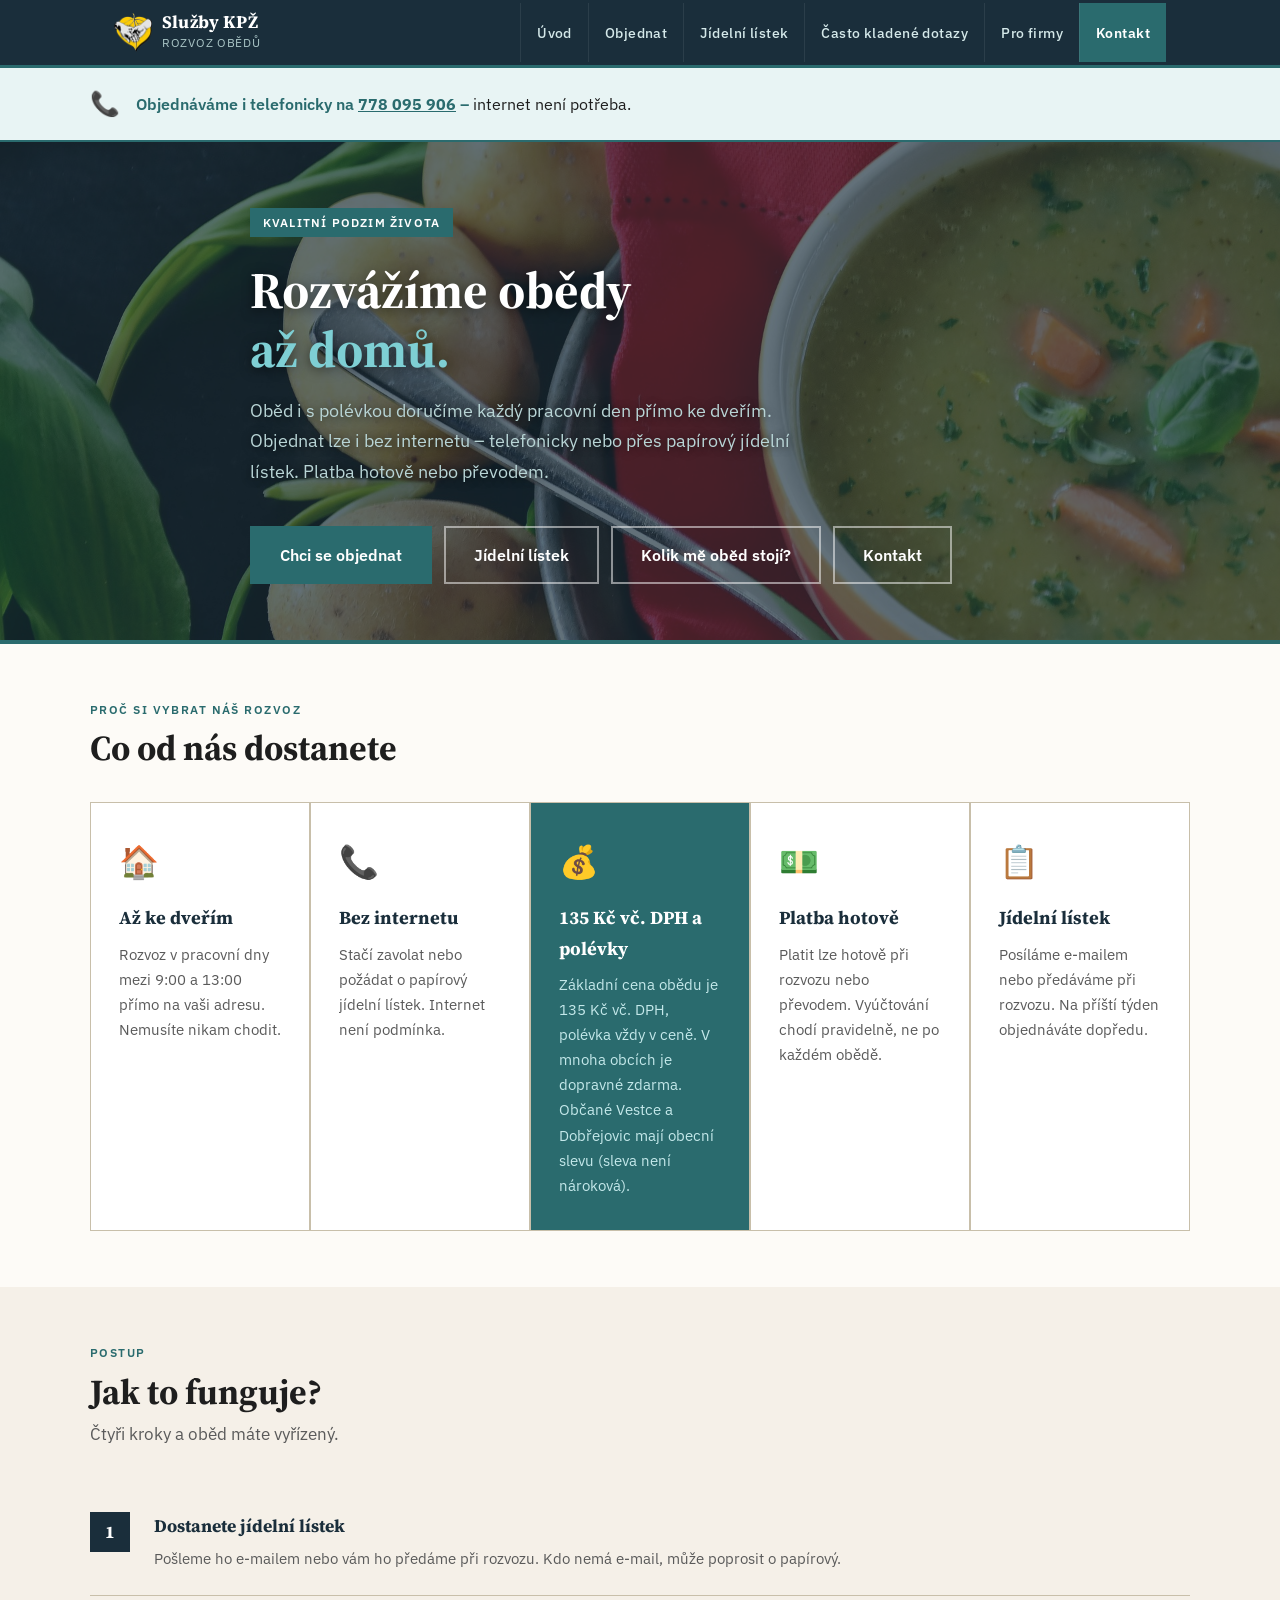
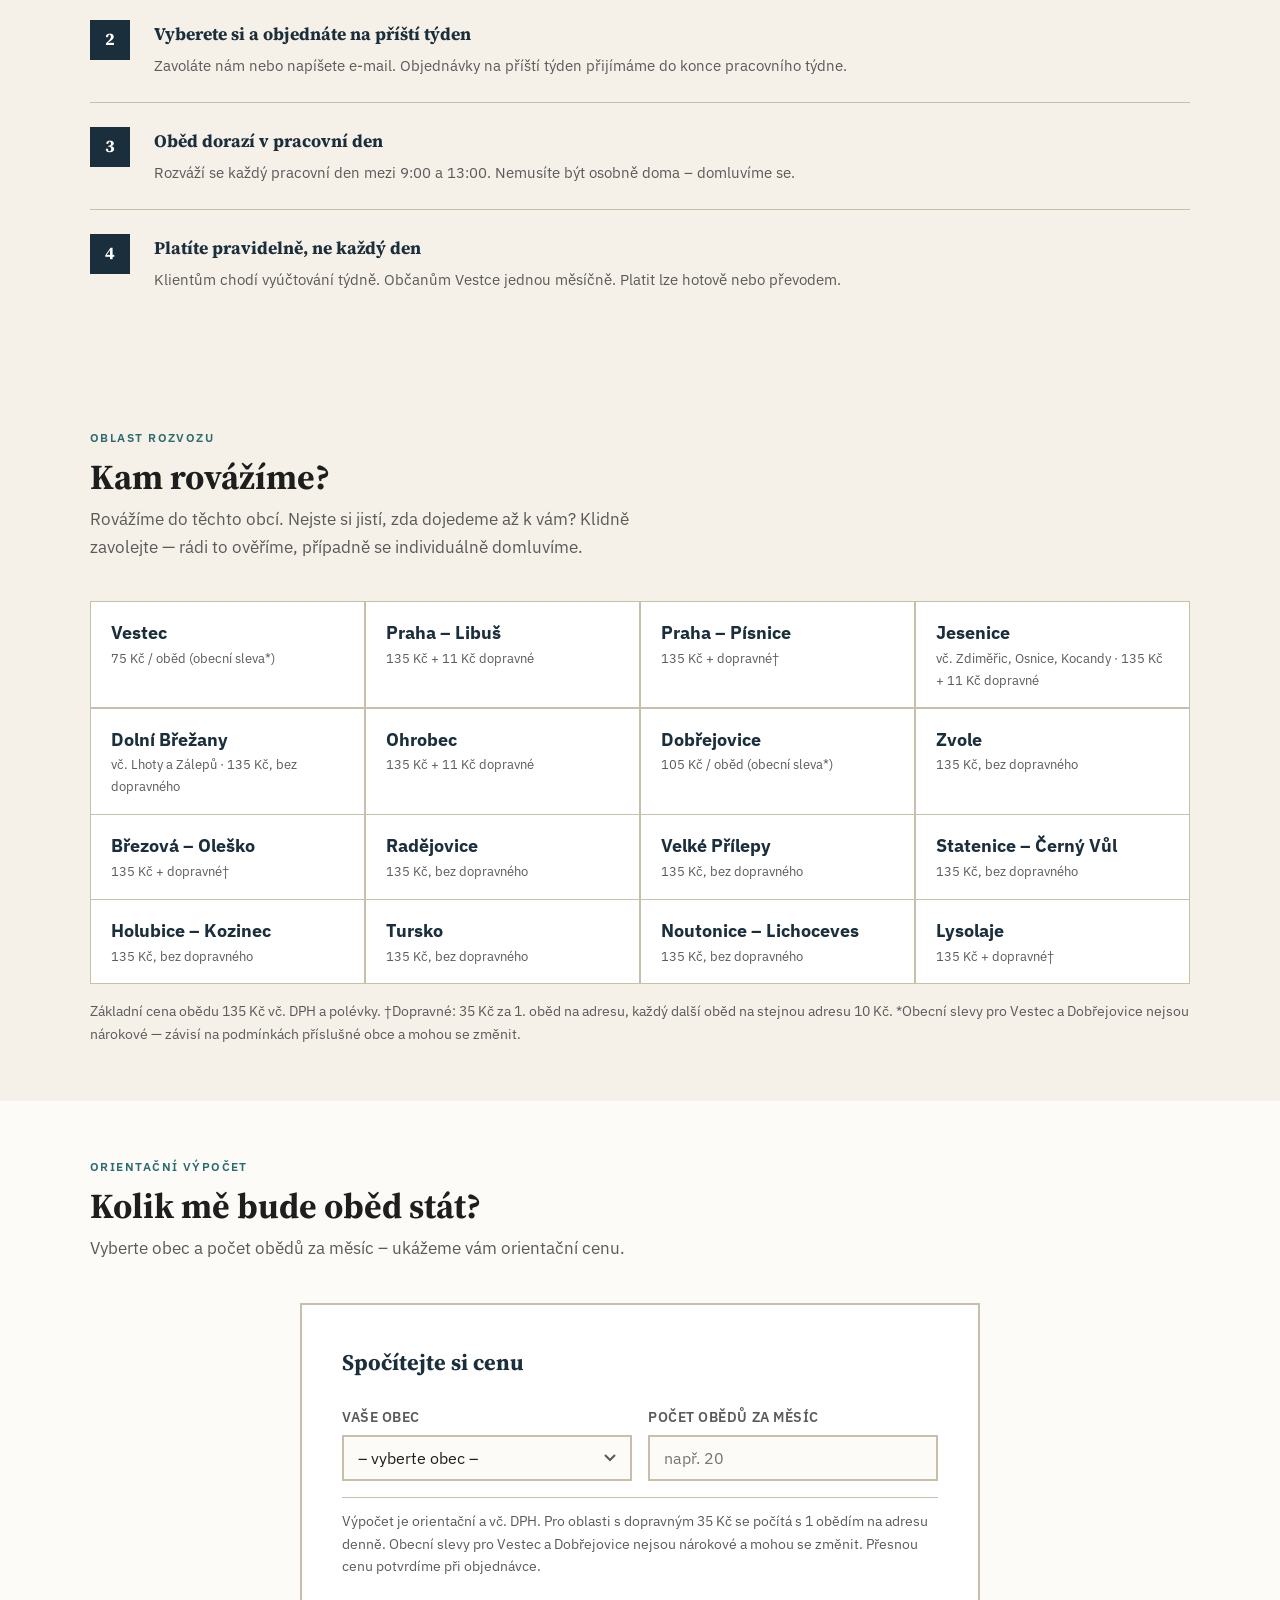
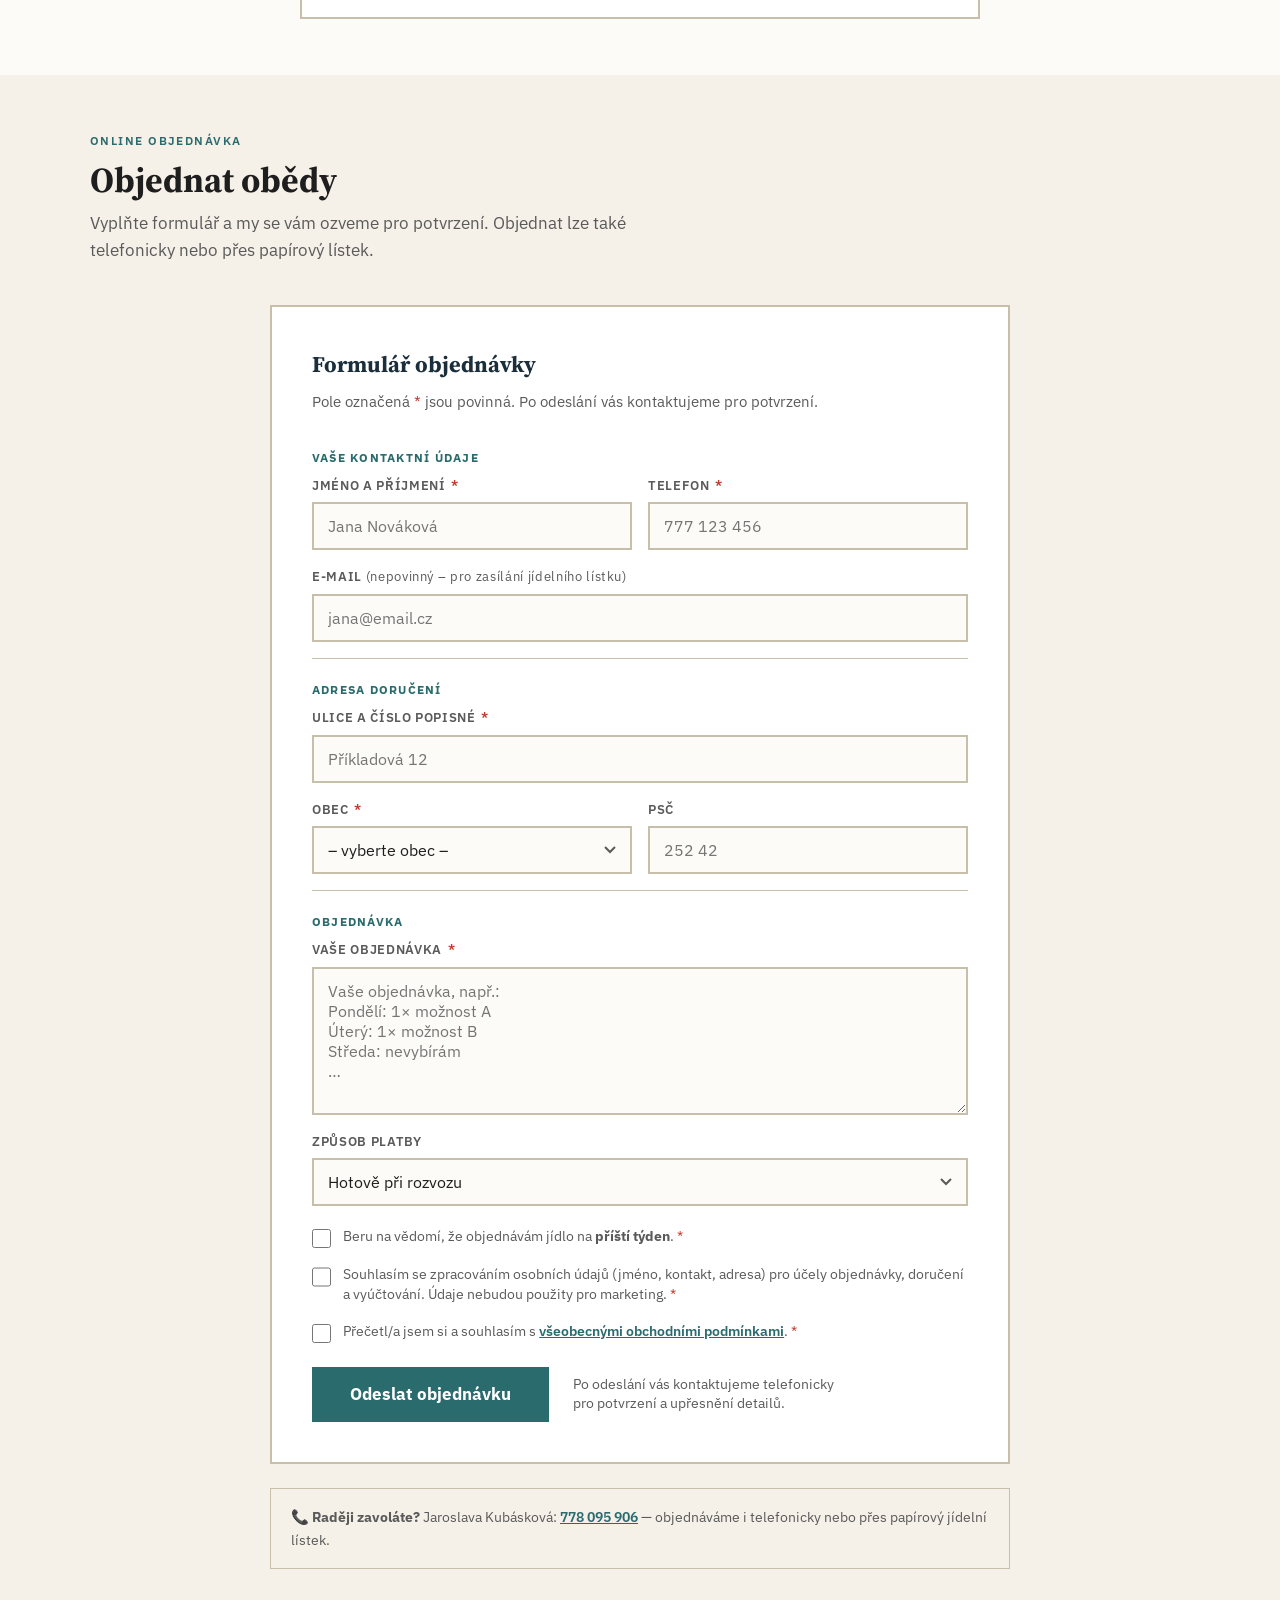
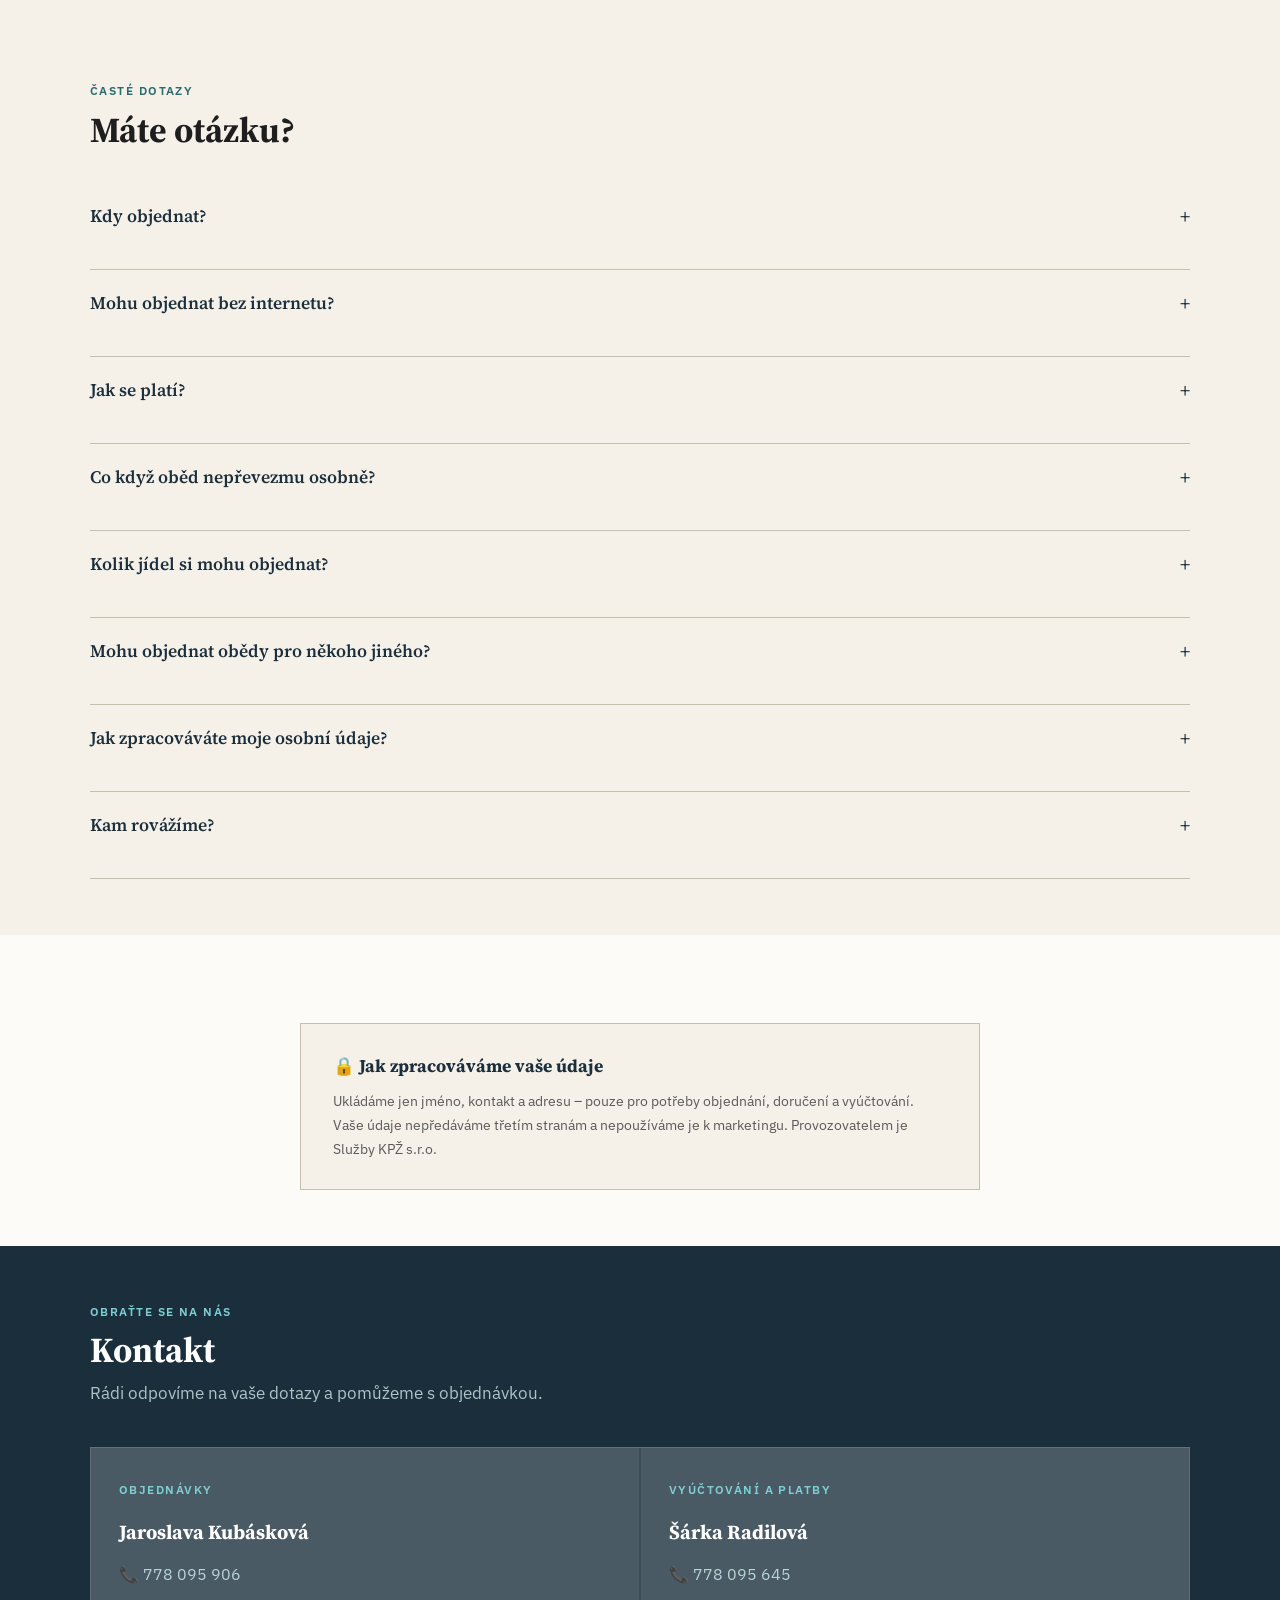
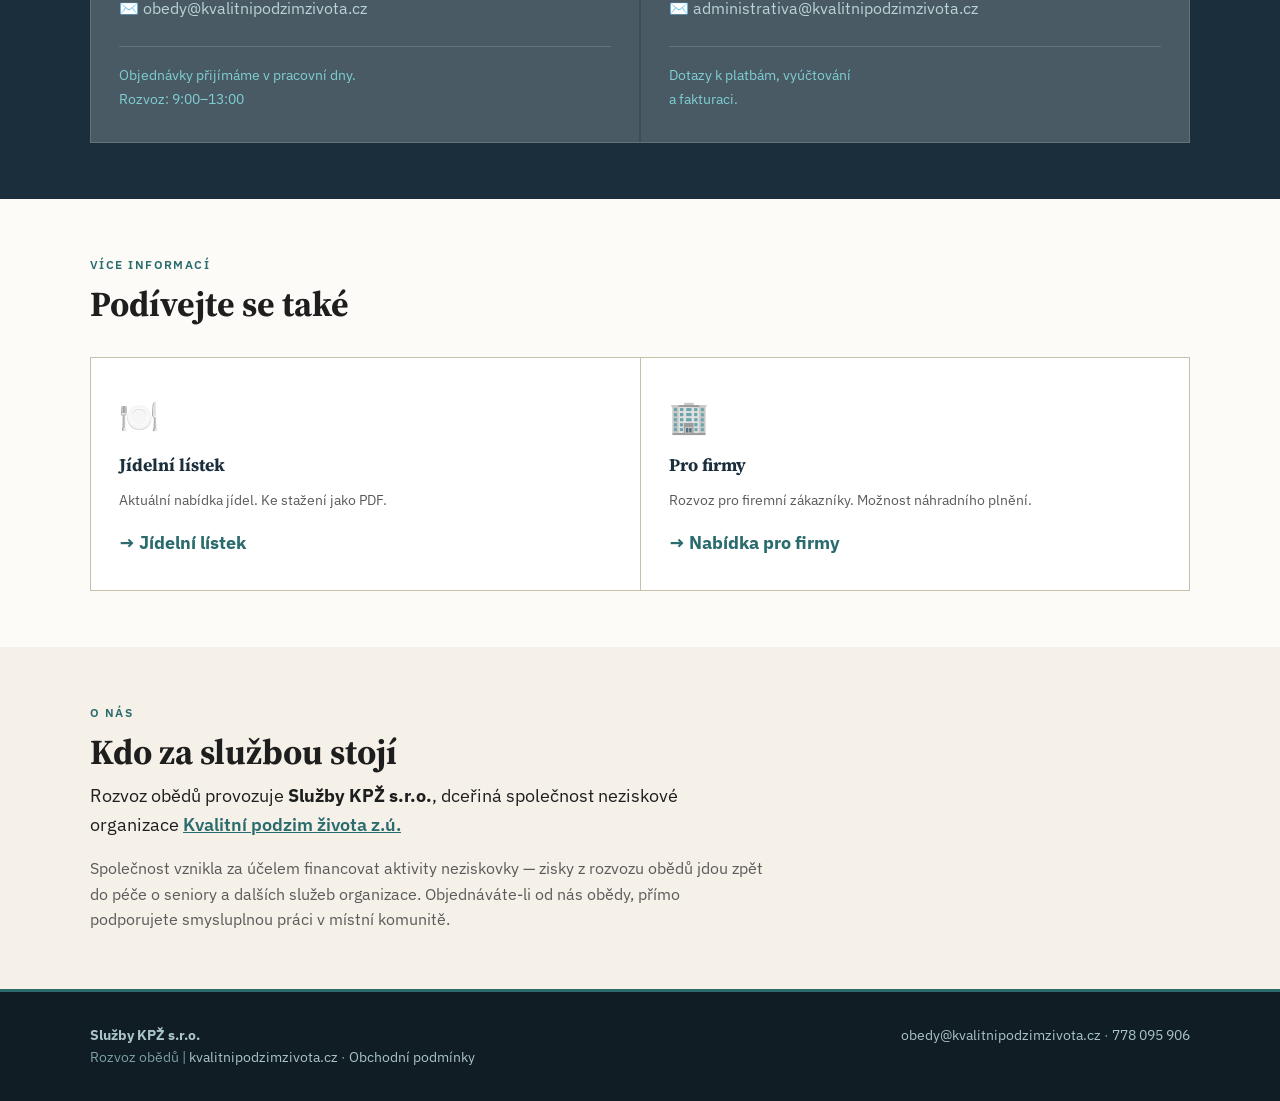
==== commit 3dfcb666: "feat: add VOP page and consent checkbox to order form - Add vop.html with full terms and conditions " ====
--- a/index.html
+++ b/index.html
@@ -397,6 +397,14 @@
         </div>
         <div id="fg-souhlas-err" style="font-size:0.82rem;color:var(--accent);display:none;margin-bottom:0.5rem;">Prosím potvrďte souhlas se zpracováním údajů.</div>
 
+        <div class="form-checkbox-row">
+          <input type="checkbox" id="vop" name="vop">
+          <label for="vop">
+            Přečetl/a jsem si a souhlasím s <a href="vop.html" target="_blank" style="color:var(--teal);font-weight:600;">všeobecnými obchodními podmínkami</a>. <span style="color:var(--accent);">*</span>
+          </label>
+        </div>
+        <div id="fg-vop-err" style="font-size:0.82rem;color:var(--accent);display:none;margin-bottom:0.5rem;">Prosím potvrďte souhlas s obchodními podmínkami.</div>
+
         <div class="form-submit">
           <button type="submit" class="btn-submit">Odeslat objednávku</button>
           <p class="form-submit-note">
@@ -580,7 +588,8 @@
   <div class="footer-inner">
     <div>
       <strong style="color:#aac5c6;">Služby KPŽ s.r.o.</strong><br>
-      Rozvoz obědů | <a href="https://kvalitnipodzimzivota.cz">kvalitnipodzimzivota.cz</a>
+      Rozvoz obědů | <a href="https://kvalitnipodzimzivota.cz">kvalitnipodzimzivota.cz</a> ·
+      <a href="vop.html">Obchodní podmínky</a>
     </div>
     <div>
       <a href="mailto:obedy@kvalitnipodzimzivota.cz">obedy@kvalitnipodzimzivota.cz</a> ·
--- a/assets/css/style.css
+++ b/assets/css/style.css
@@ -207,6 +207,26 @@
 .page-header {
   background: var(--navy); padding: 3rem 1.5rem 2.5rem;
   border-bottom: 4px solid var(--teal);
+  position: relative;
+}
+body.page-firmy .page-header {
+  background: var(--navy) url('../img/firmy.jpg') center/cover no-repeat;
+}
+body.page-firmy .page-header::before,
+body.page-menu .page-header::before {
+  content: '';
+  position: absolute;
+  inset: 0;
+  background: rgba(26, 46, 59, 0.72);
+  z-index: 0;
+}
+body.page-firmy .page-header-inner,
+body.page-menu .page-header-inner {
+  position: relative;
+  z-index: 1;
+}
+body.page-menu .page-header {
+  background: var(--navy) url('../img/jidelni-listek.jpg') center/cover no-repeat;
 }
 .page-header-inner { max-width: 1100px; margin: 0 auto; padding: 0 1.5rem; }
 .breadcrumb {
@@ -257,7 +277,7 @@
 
 /* ── HERO ── */
 .hero {
-  background: var(--navy) url('../img/obedy2.jpg') center/cover no-repeat;
+  background: var(--navy) url('../img/obedy.jpg') center/cover no-repeat;
   border-bottom: 4px solid var(--teal);
   padding: 4rem 1.5rem 3.5rem;
   position: relative;
@@ -407,13 +427,15 @@
   gap: 1rem;
 }
 .faq-q:hover { color: var(--teal); }
-.faq-icon { font-size: 1.2rem; font-weight: 400; flex-shrink: 0; transition: transform 0.2s; }
+.faq-icon { font-size: 1.2rem; font-weight: 400; flex-shrink: 0; transition: transform 0.35s cubic-bezier(0.4, 0, 0.2, 1); }
 .faq-item.open .faq-icon { transform: rotate(45deg); }
 .faq-a {
-  display: none; padding: 0 0 1.25rem;
+  overflow: hidden; height: 0; opacity: 0;
+  transition: height 0.38s cubic-bezier(0.4, 0, 0.2, 1), opacity 0.28s ease;
+  padding: 0 0 1.25rem;
   font-size: 0.98rem; color: var(--muted); max-width: 640px;
 }
-.faq-item.open .faq-a { display: block; }
+.faq-item.open .faq-a { opacity: 1; }
 
 /* ── GDPR ── */
 .gdpr-box {
@@ -552,14 +574,24 @@
   margin-bottom: 2rem; overflow-x: auto;
 }
 .week-tab {
-  padding: 0.75rem 1.5rem; border: none; background: none;
-  font-family: 'IBM Plex Sans', sans-serif; font-size: 0.95rem; font-weight: 500;
+  padding: 0.85rem 0; border: none; background: none;
+  font-family: 'IBM Plex Sans', sans-serif;
   color: var(--muted); cursor: pointer;
   border-bottom: 3px solid transparent; margin-bottom: -2px;
   white-space: nowrap; transition: color 0.15s;
+  display: flex; flex-direction: column; align-items: flex-start; gap: 0.15rem;
+  margin-right: 2.5rem;
+}
+.week-tab-label {
+  font-size: 1.25rem; font-weight: 600; line-height: 1.2;
+}
+.week-tab-date {
+  font-size: 0.82rem; font-weight: 400; opacity: 0.75;
 }
 .week-tab:hover { color: var(--teal); }
-.week-tab.active { color: var(--navy); border-bottom-color: var(--teal); font-weight: 600; }
+.week-tab.active { color: var(--navy); border-bottom-color: var(--teal); }
+.week-tab.active .week-tab-label { font-weight: 700; }
+.week-tab.active .week-tab-date { opacity: 1; }
 
 .menu-week { display: none; }
 .menu-week.active { display: block; }
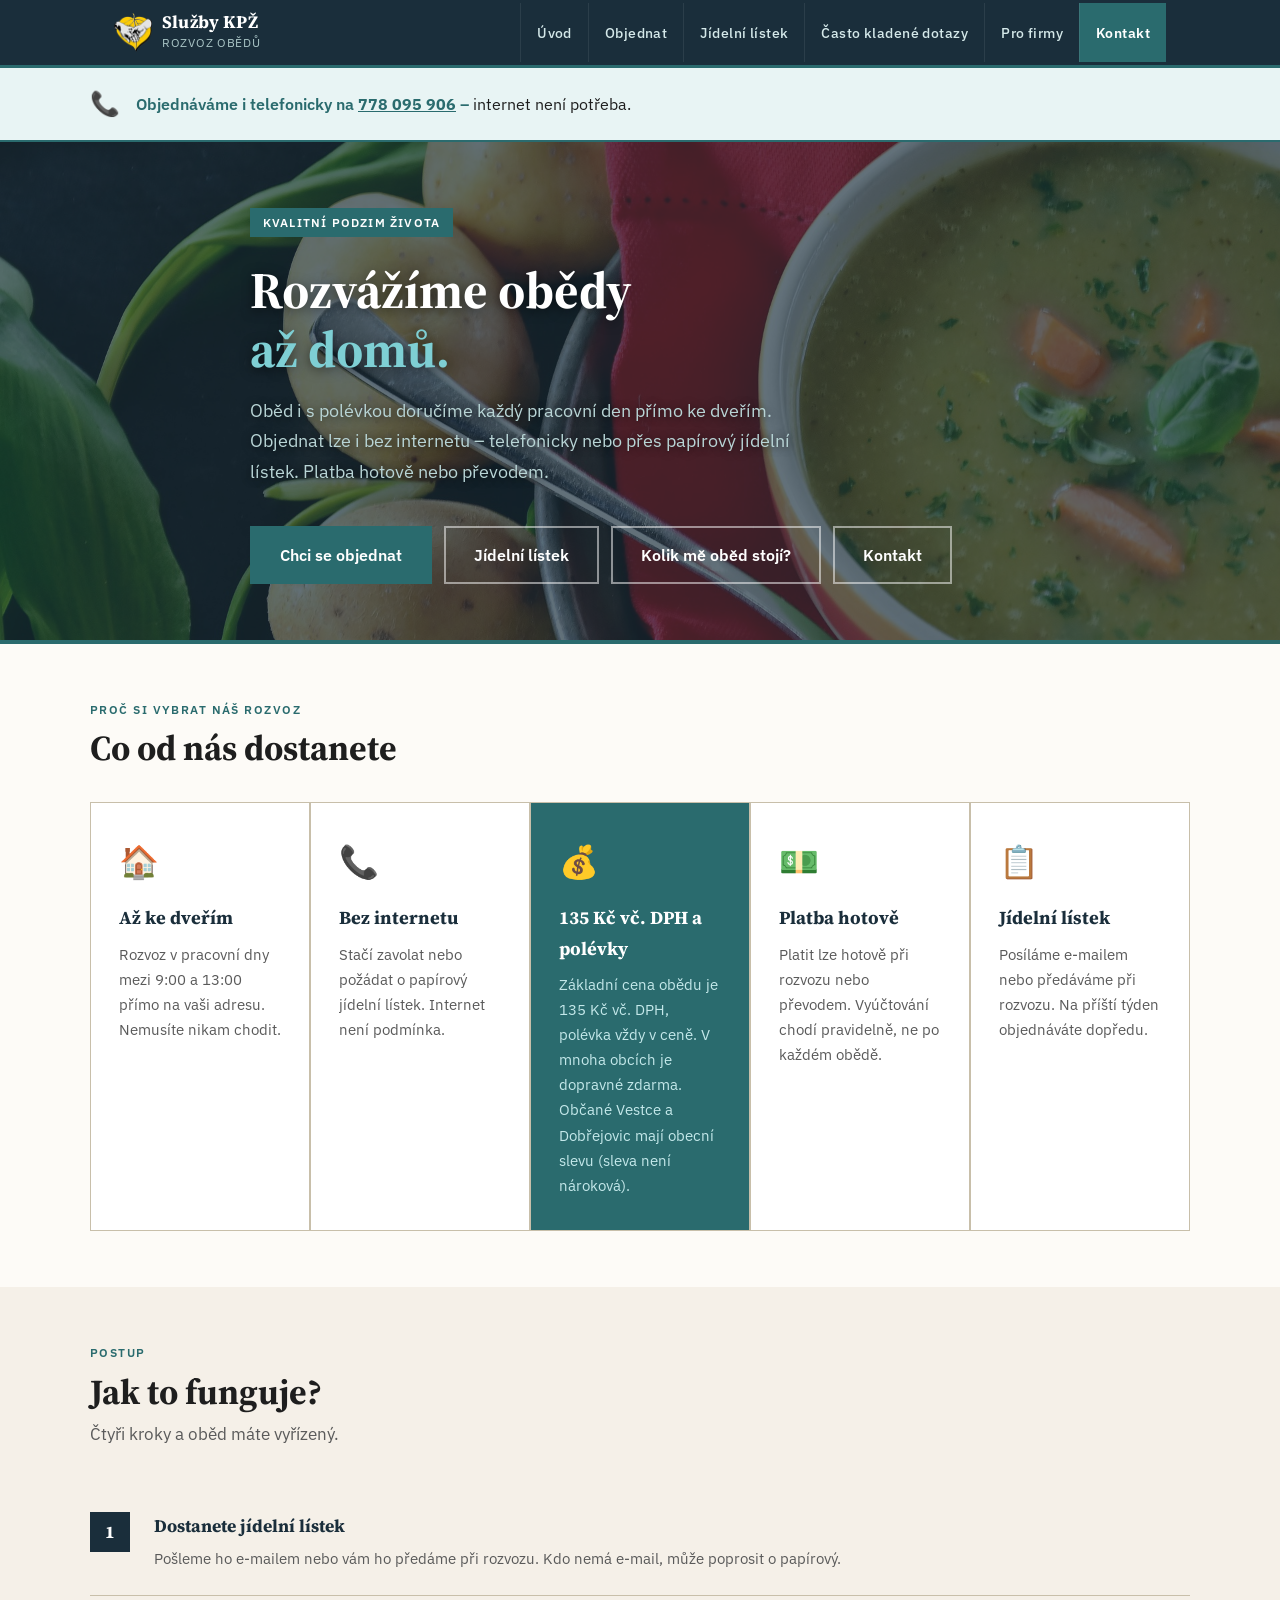
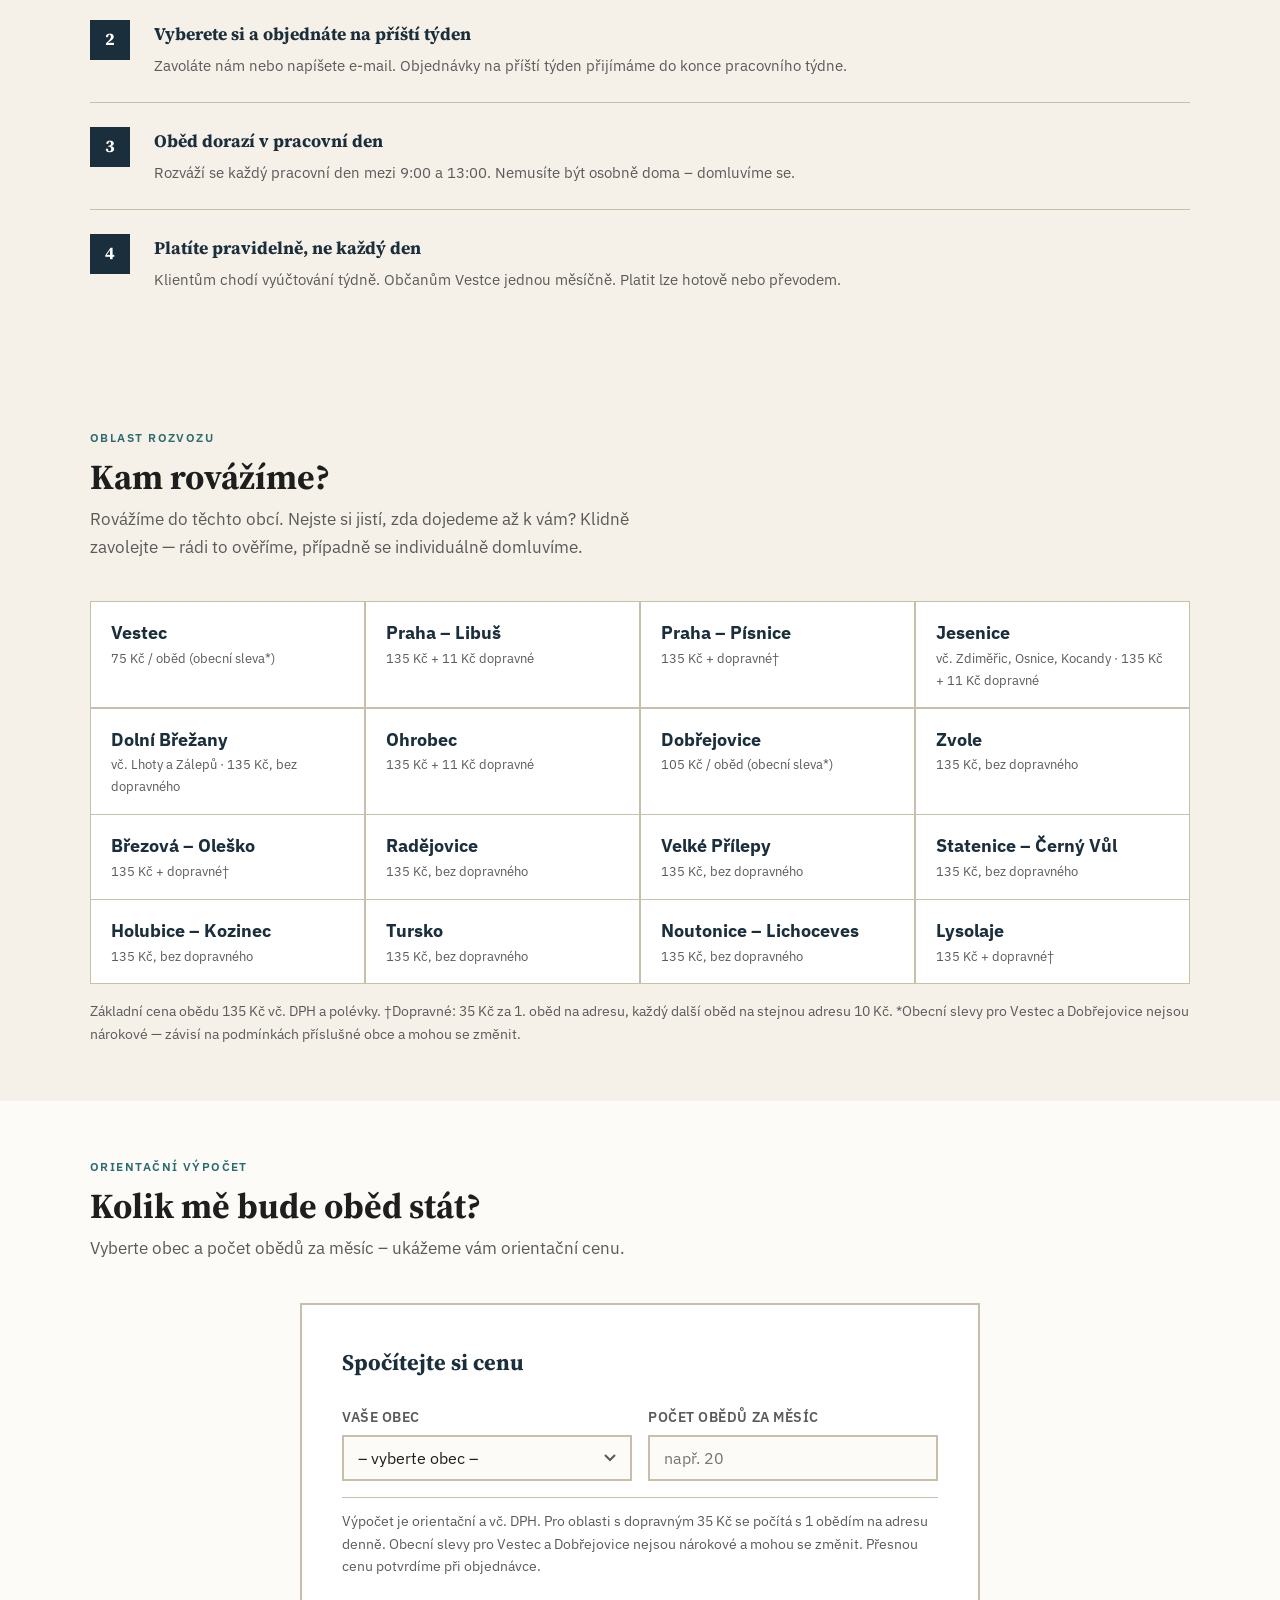
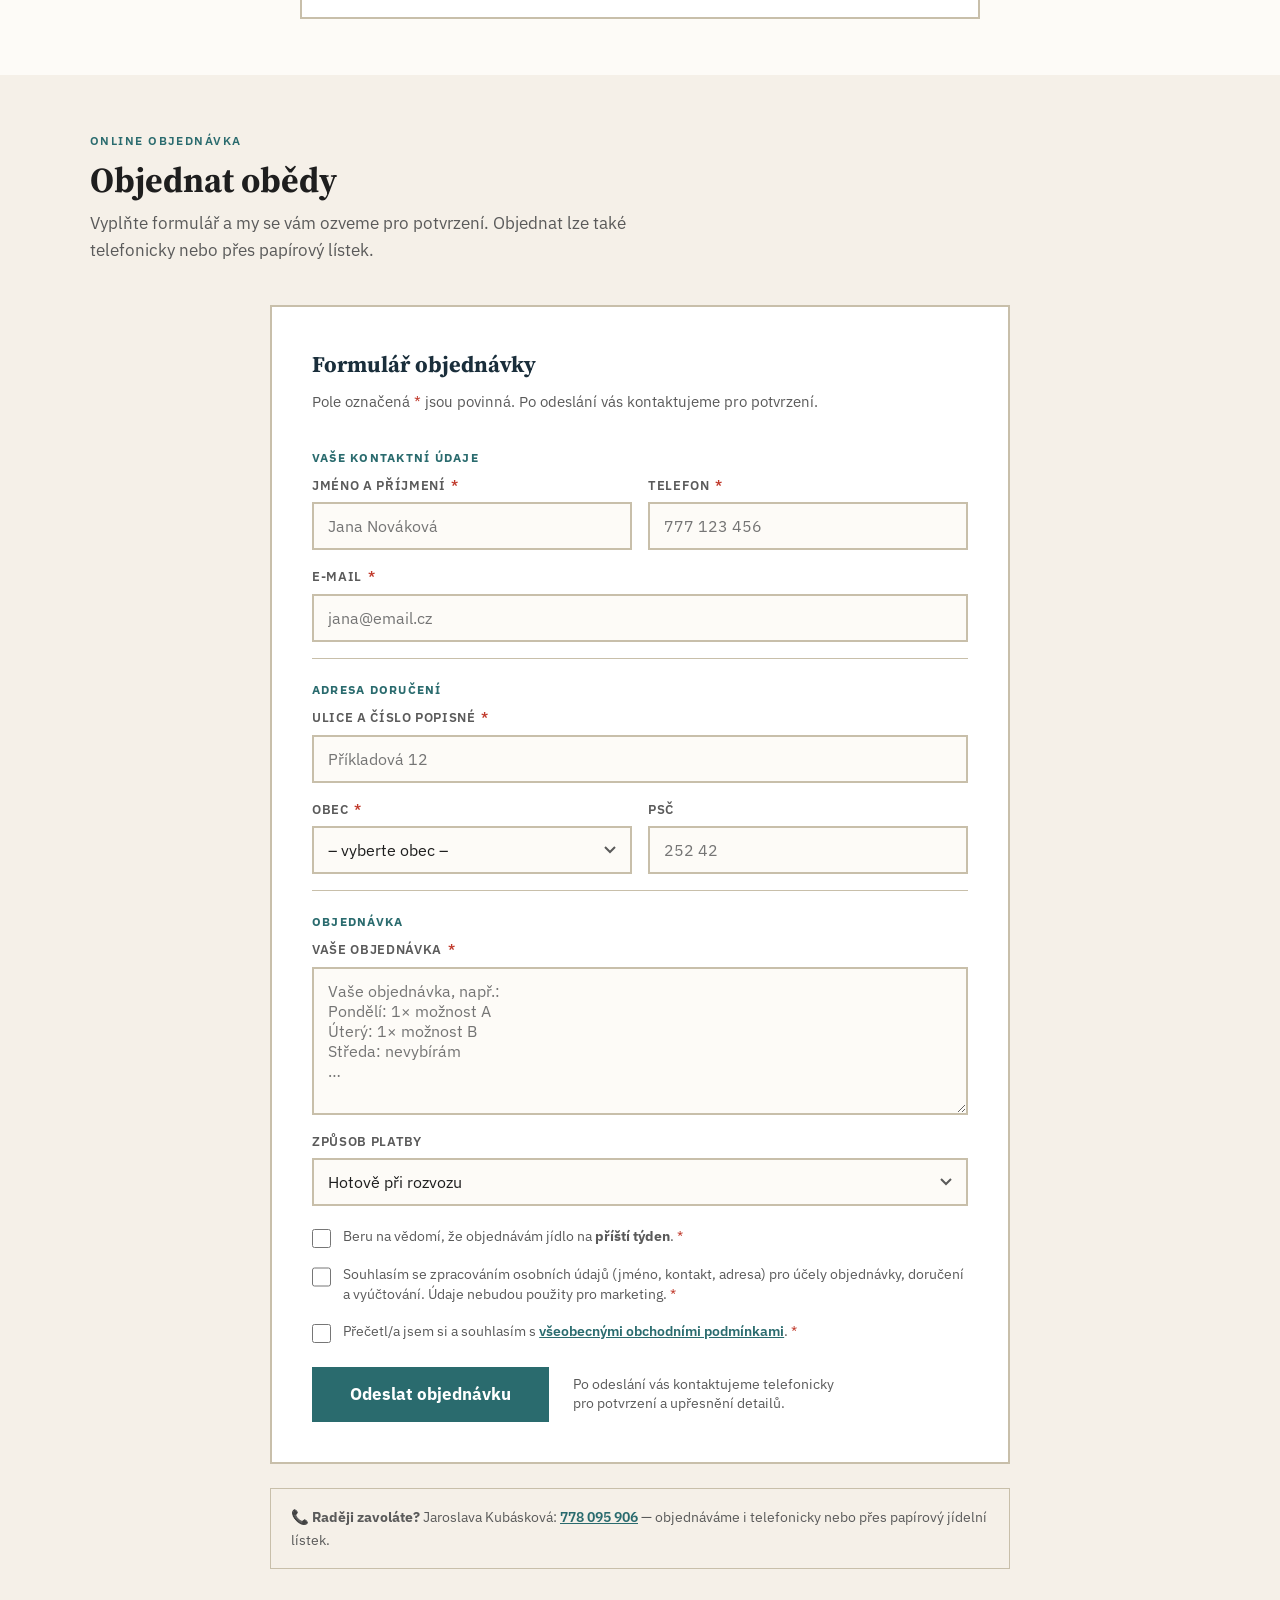
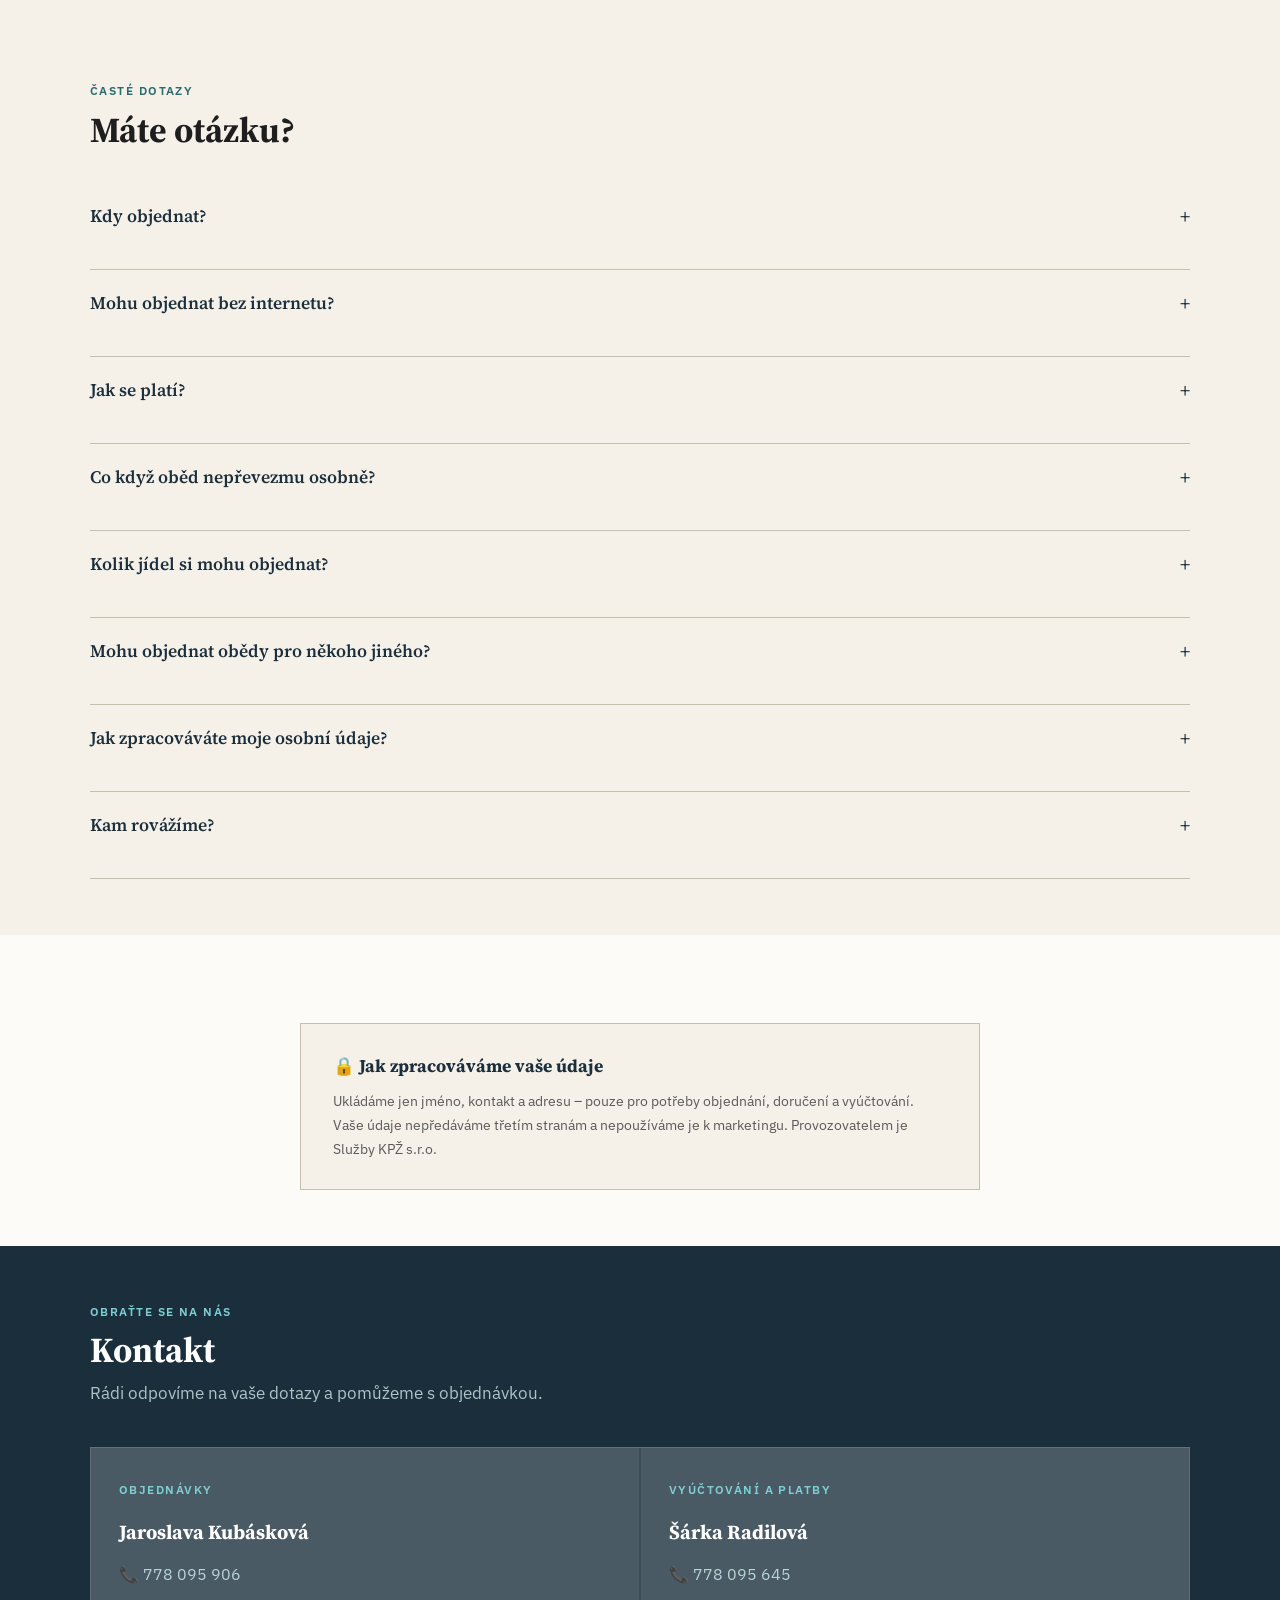
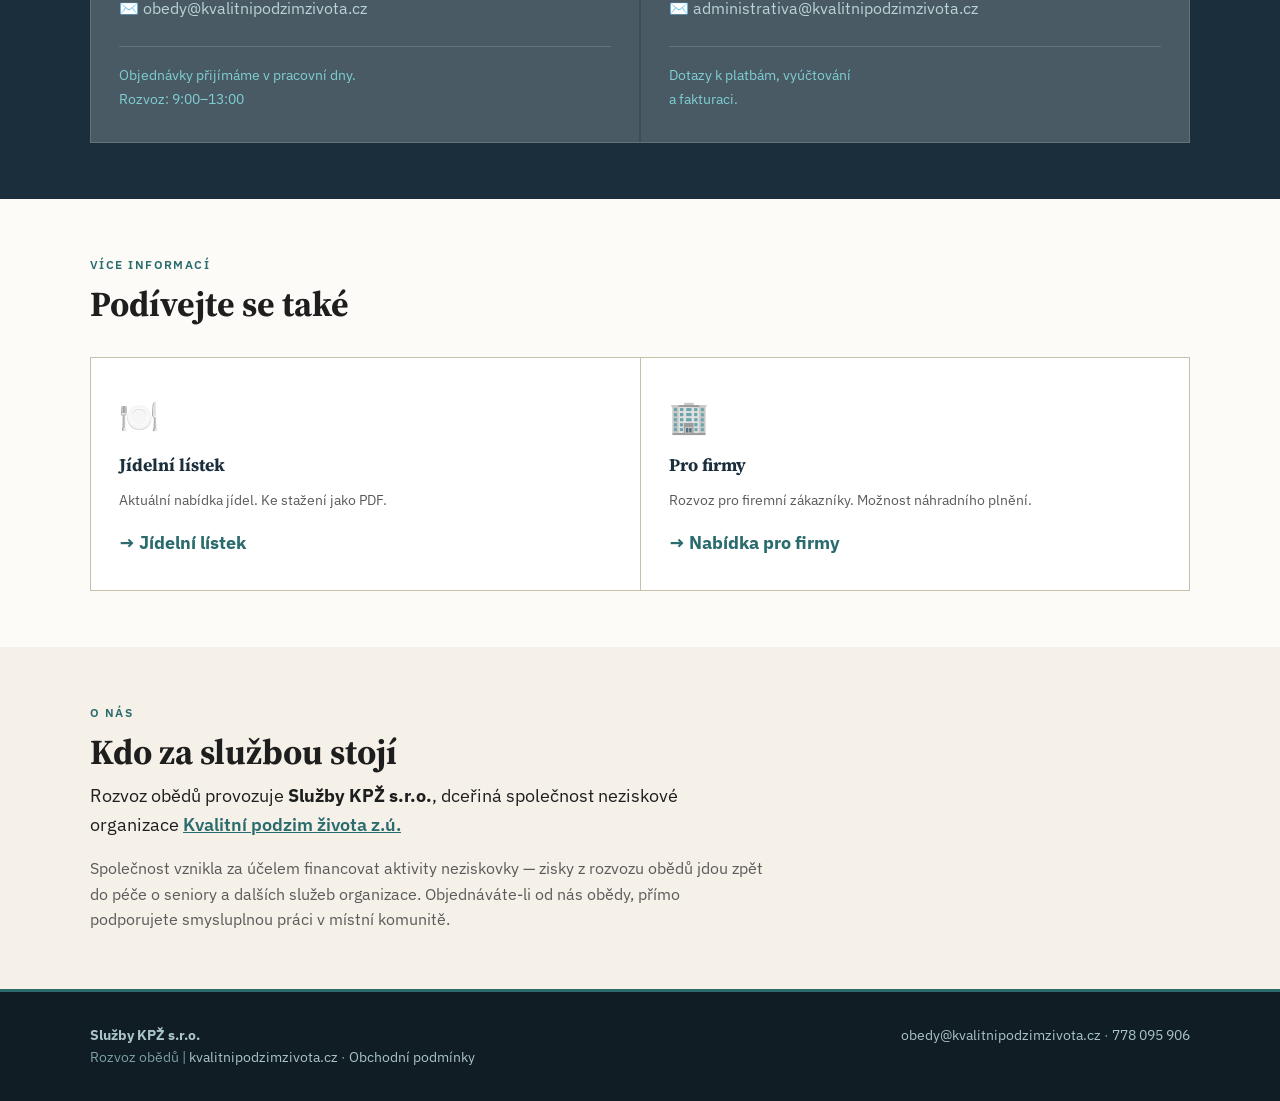
==== commit 0779d926: "feat: wire order form to mailto and make email required On submit, opens mailto:obedy@kvalitnipodzim" ====
--- a/index.html
+++ b/index.html
@@ -308,8 +308,9 @@
 
         <div class="form-row">
           <div class="form-group" id="fg-email">
-            <label for="email">E-mail <span style="font-weight:400;text-transform:none;font-size:0.8rem;">(nepovinný – pro zasílání jídelního lístku)</span></label>
+            <label for="email">E-mail <span class="req">*</span></label>
             <input type="email" id="email" name="email" autocomplete="email" placeholder="jana@email.cz">
+            <span class="form-error-msg">Vyplňte prosím e-mail.</span>
           </div>
         </div>
 
@@ -413,7 +414,7 @@
         </div>
 
         <div class="form-success" id="form-success" role="alert">
-          ✓ Objednávka odeslána. Ozveme se vám co nejdříve.
+          Otevřel se váš e-mailový klient – zkontrolujte zprávu a odešlete ji.
         </div>
 
       </form>
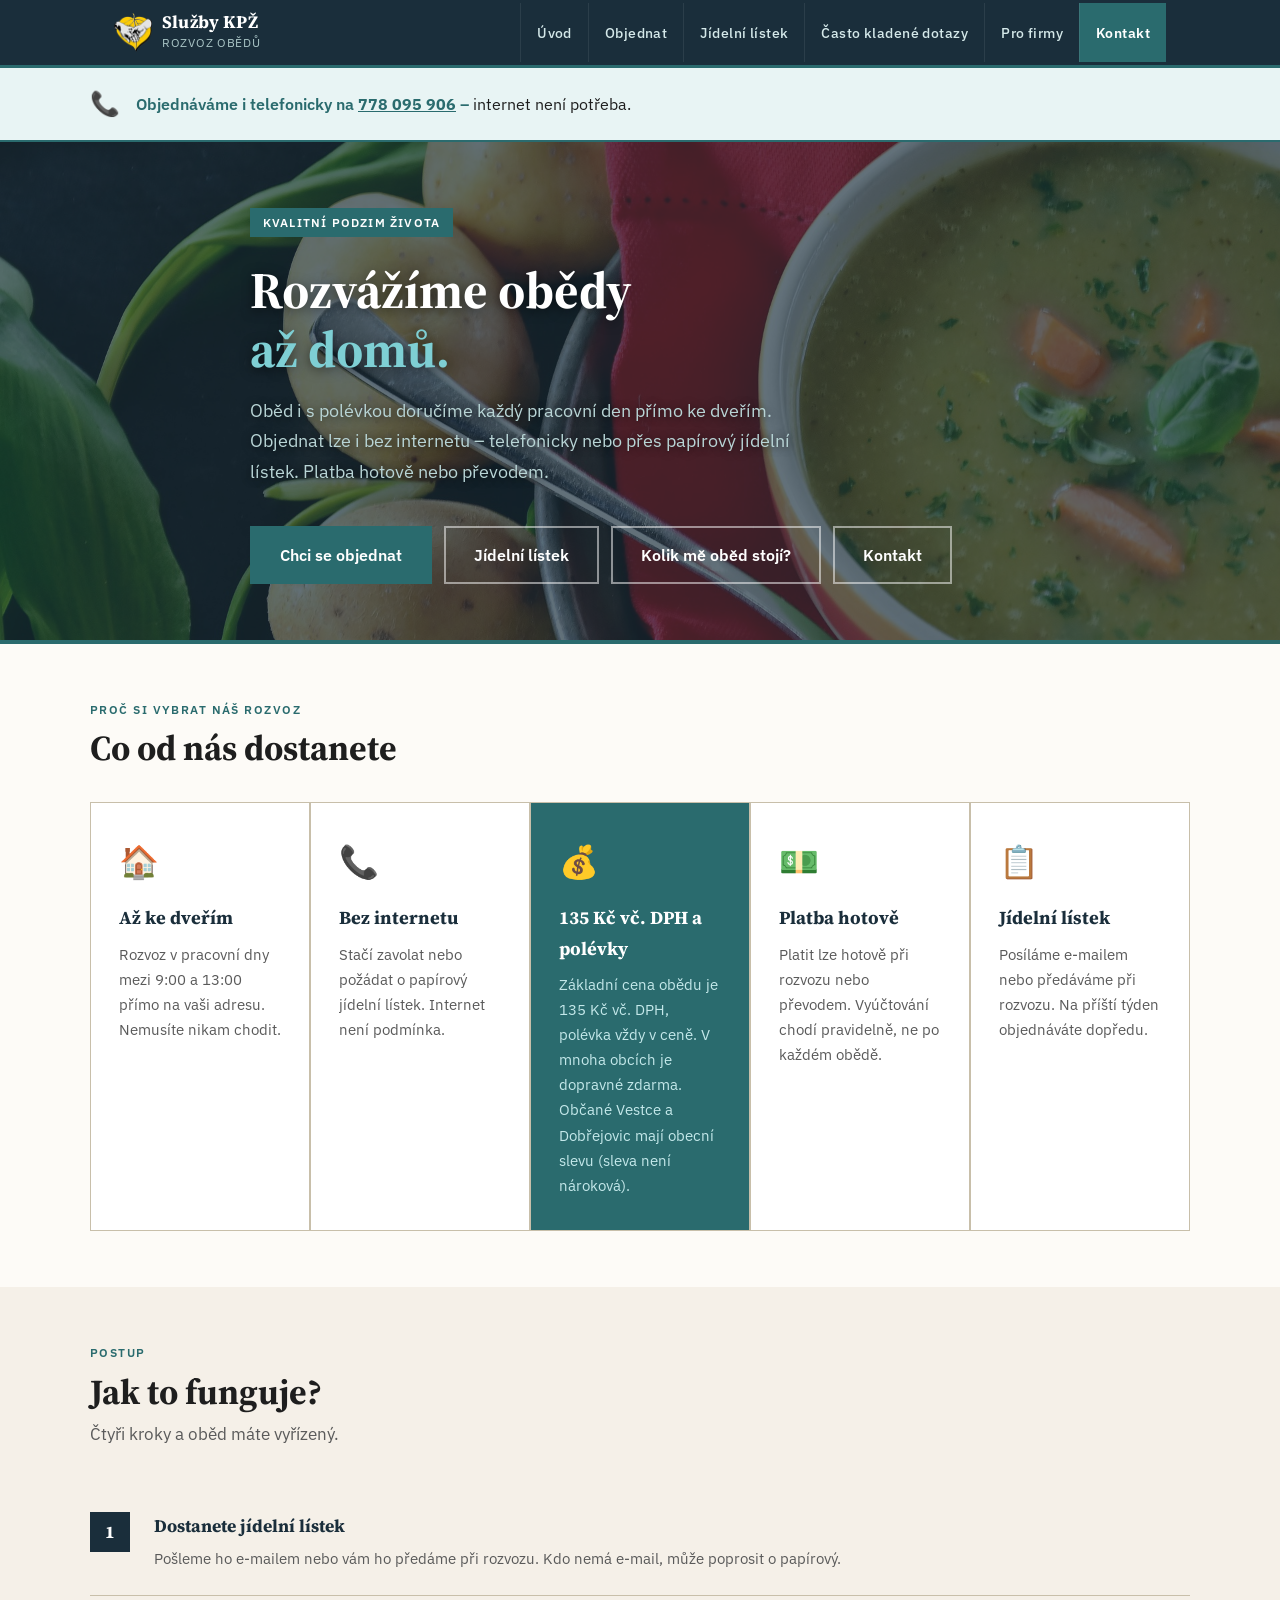
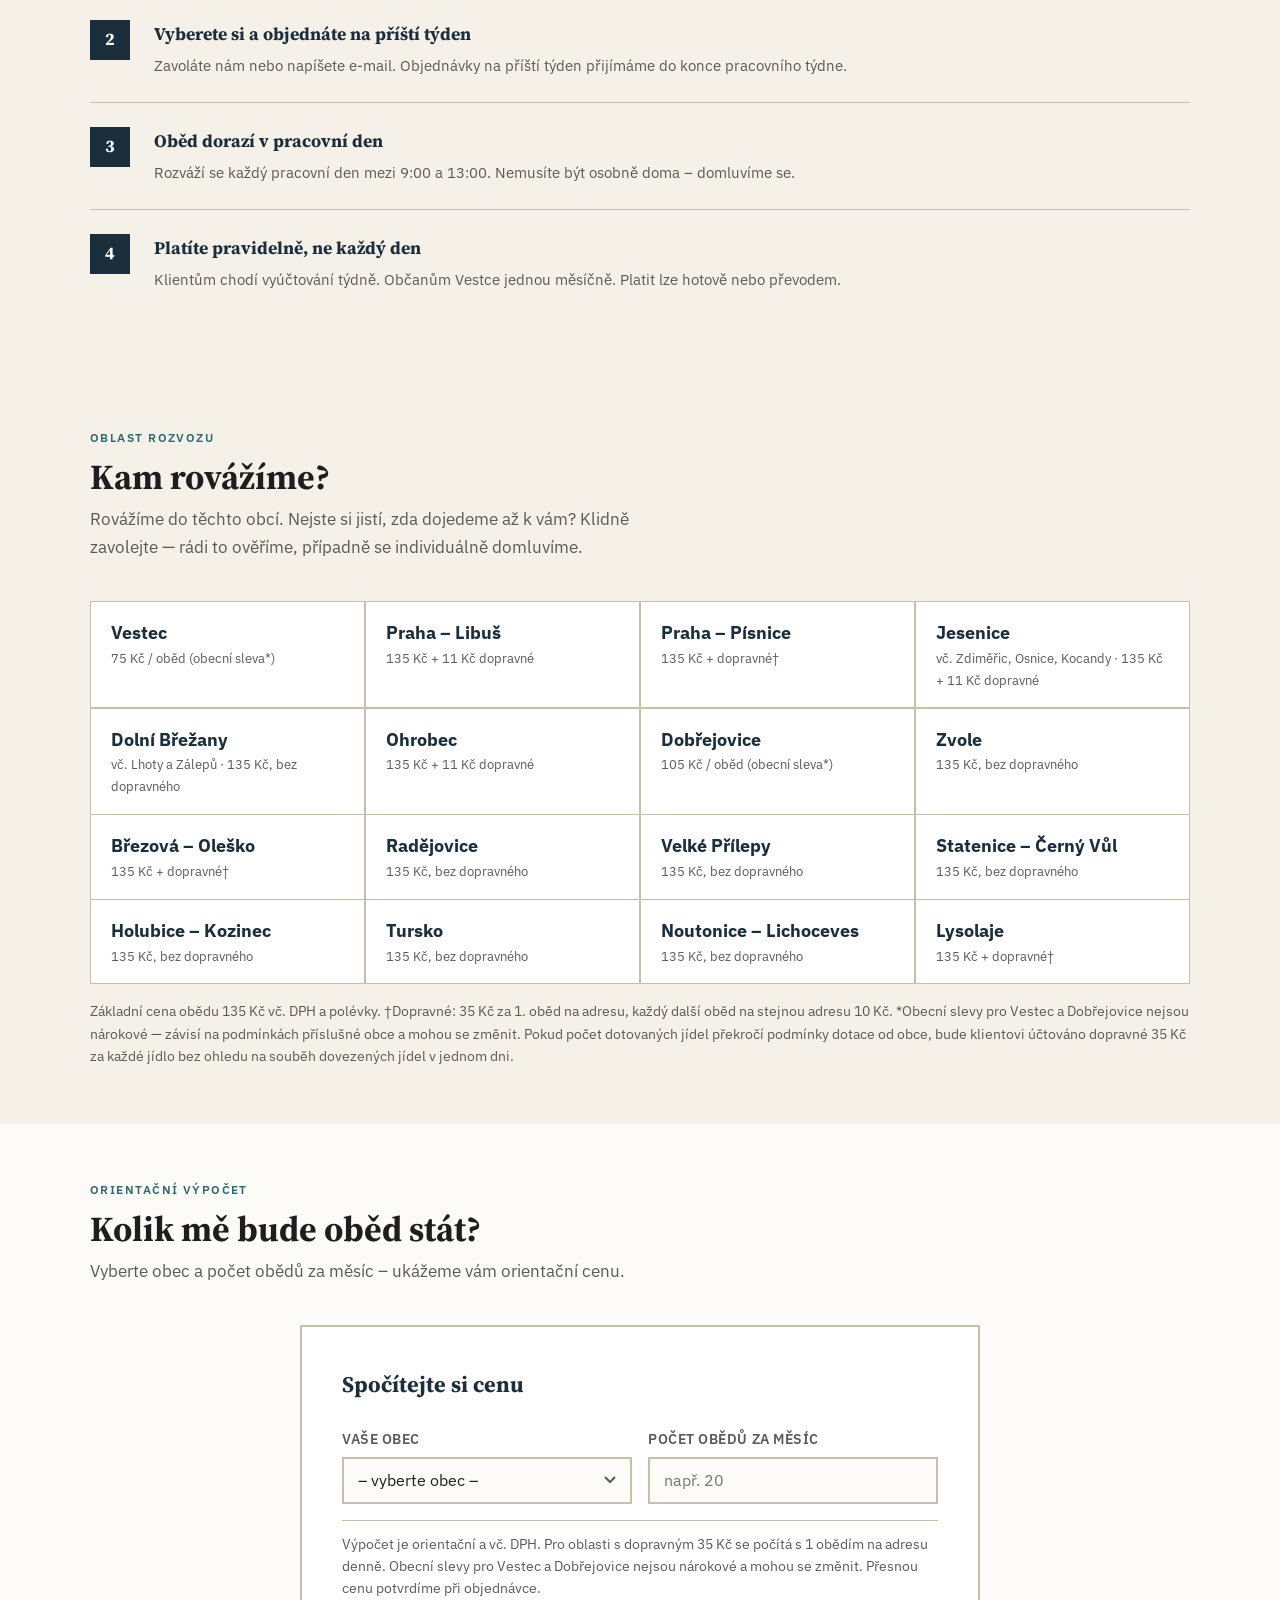
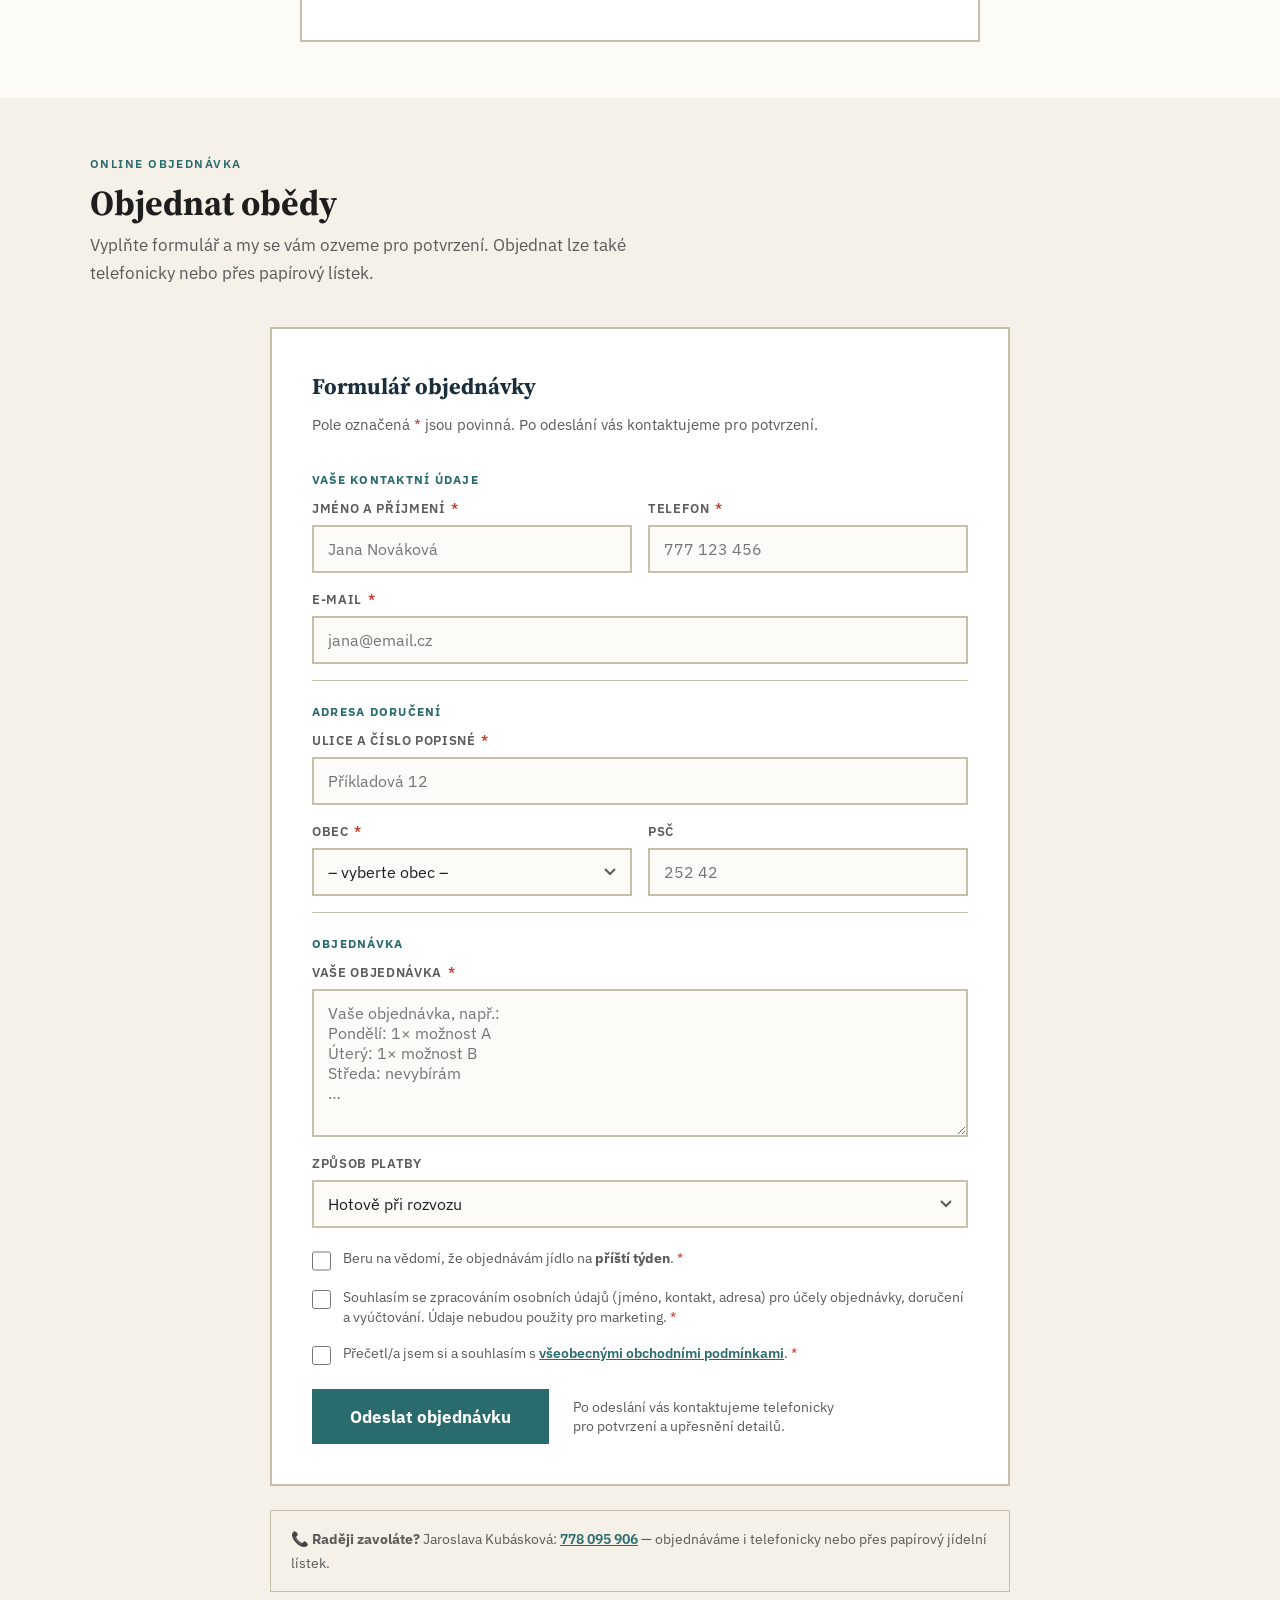
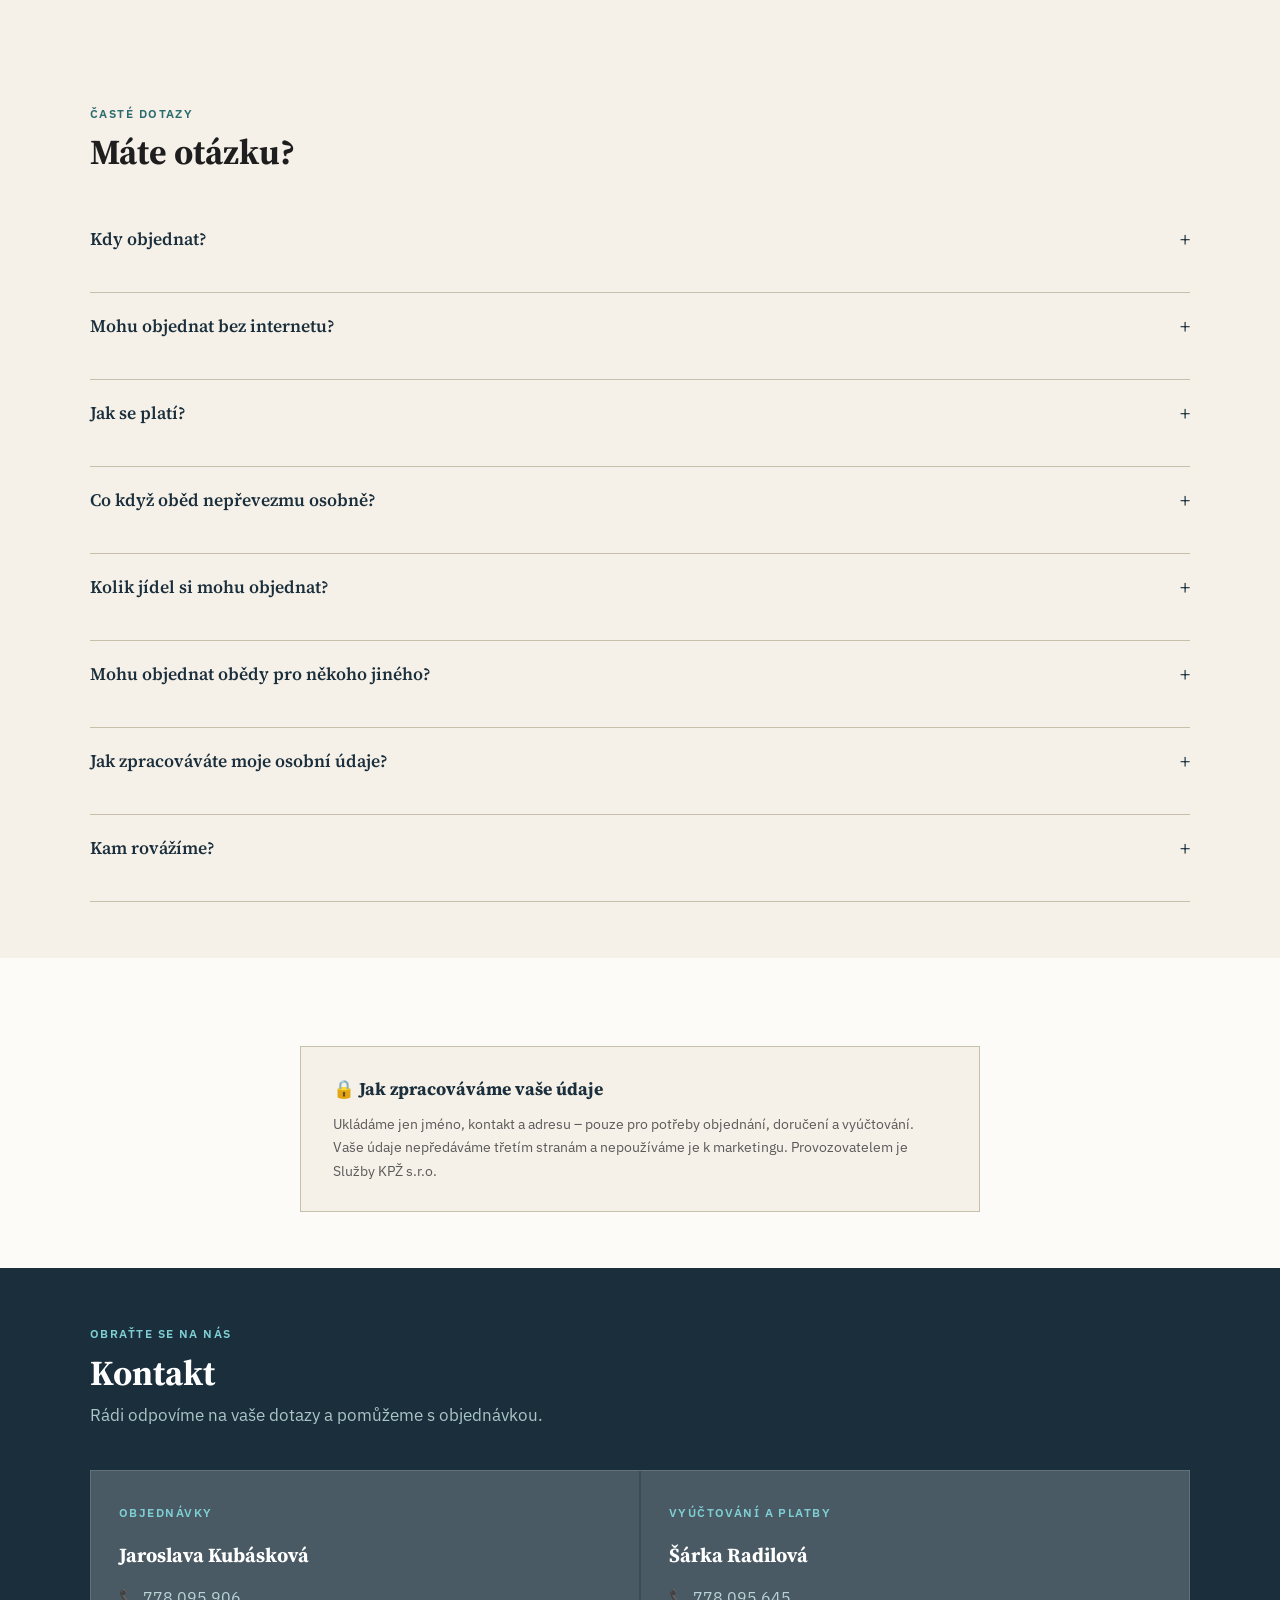
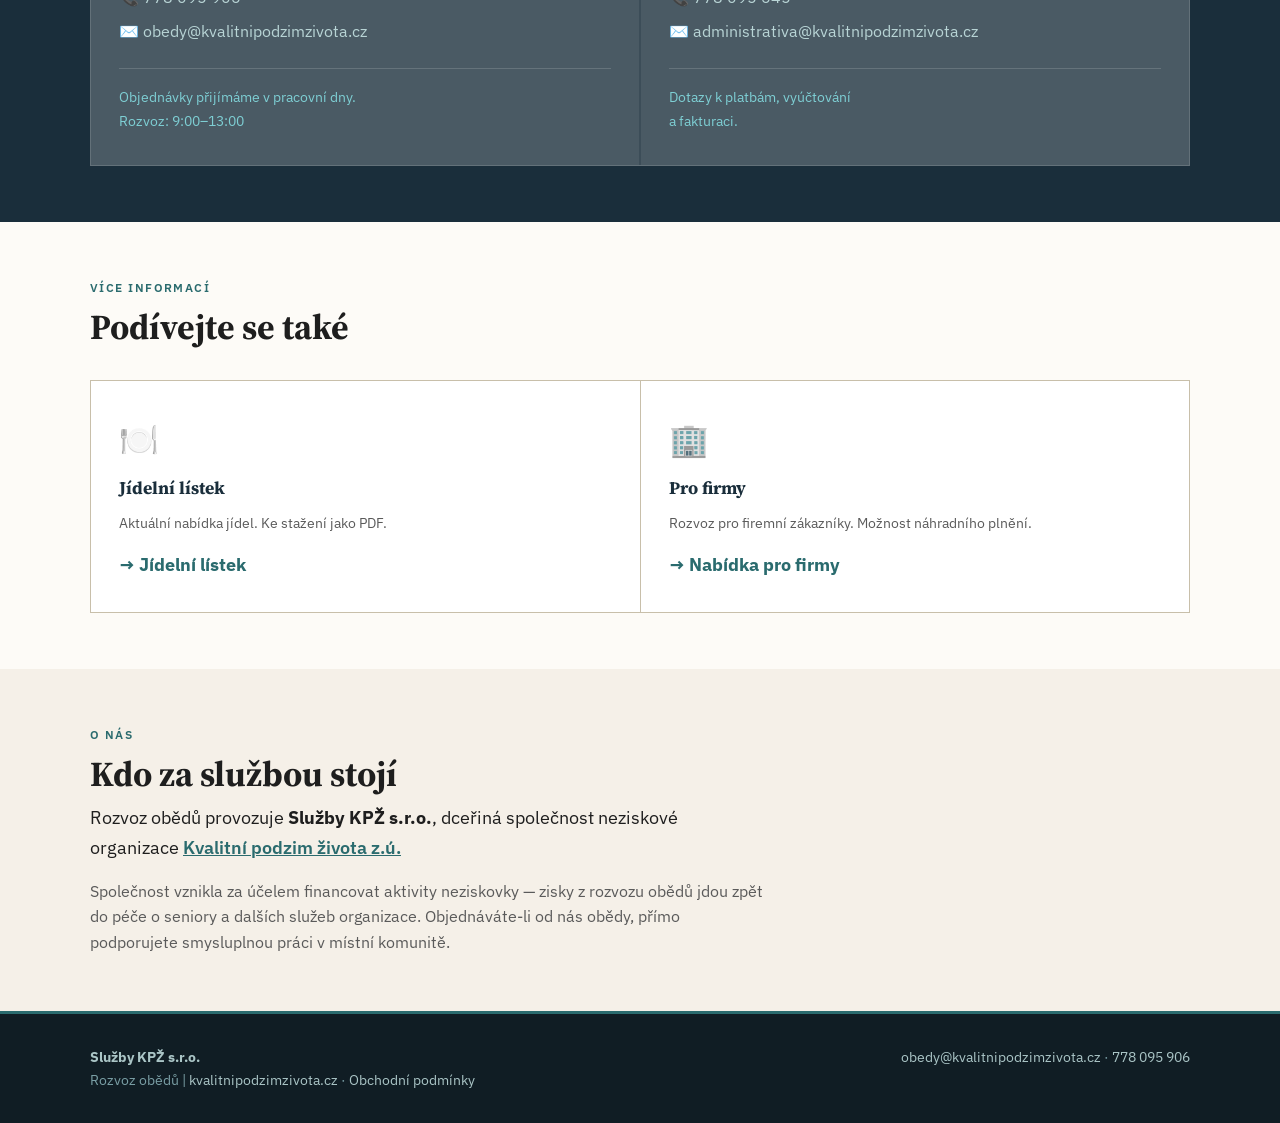
==== commit 72c2e35e: "docs: add pricing table to CLAUDE.md and delivery footnote to index.html Add per-area pricing table " ====
--- a/index.html
+++ b/index.html
@@ -222,6 +222,7 @@
       Základní cena obědu 135 Kč vč. DPH a polévky.
       †Dopravné: 35 Kč za 1. oběd na adresu, každý další oběd na stejnou adresu 10 Kč.
       *Obecní slevy pro Vestec a Dobřejovice nejsou nárokové — závisí na podmínkách příslušné obce a mohou se změnit.
+      Pokud počet dotovaných jídel překročí podmínky dotace od obce, bude klientovi účtováno dopravné 35 Kč za každé jídlo bez ohledu na souběh dovezených jídel v jednom dni.
     </p>
   </div>
 </section>
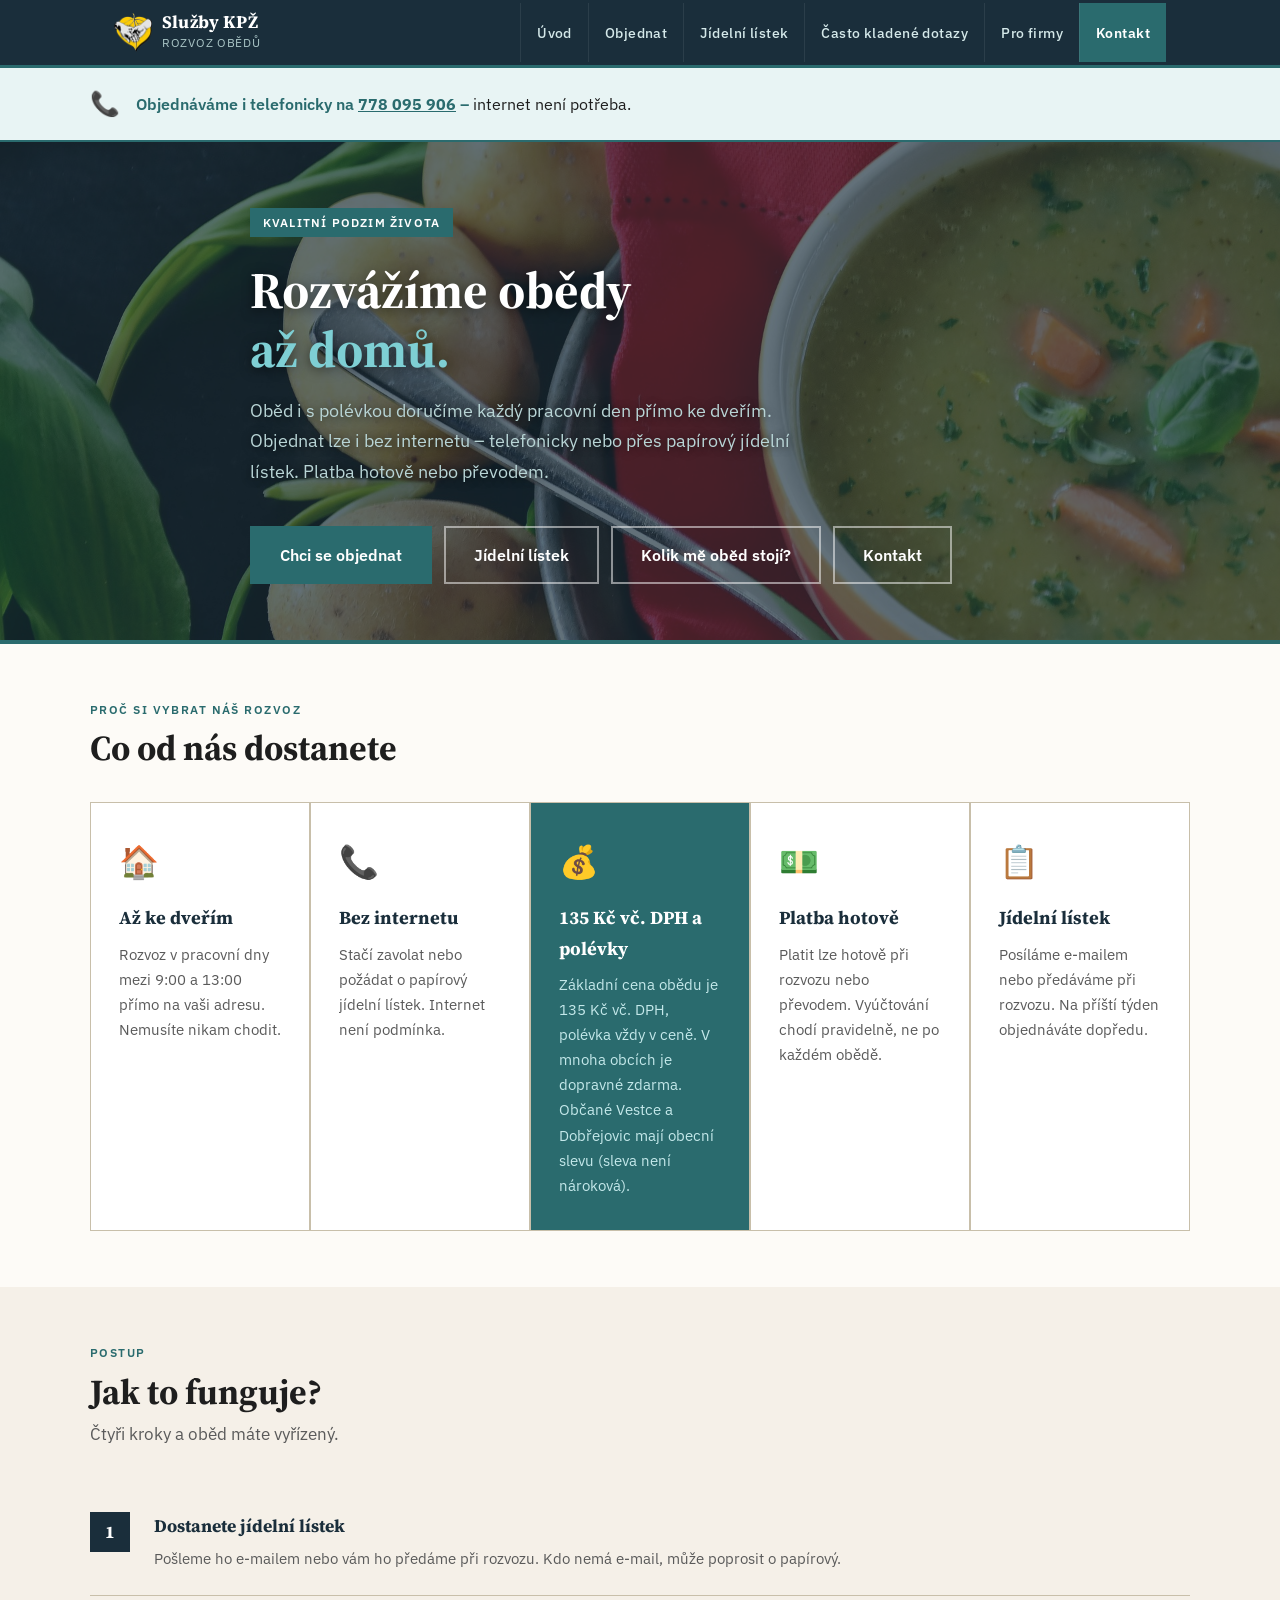
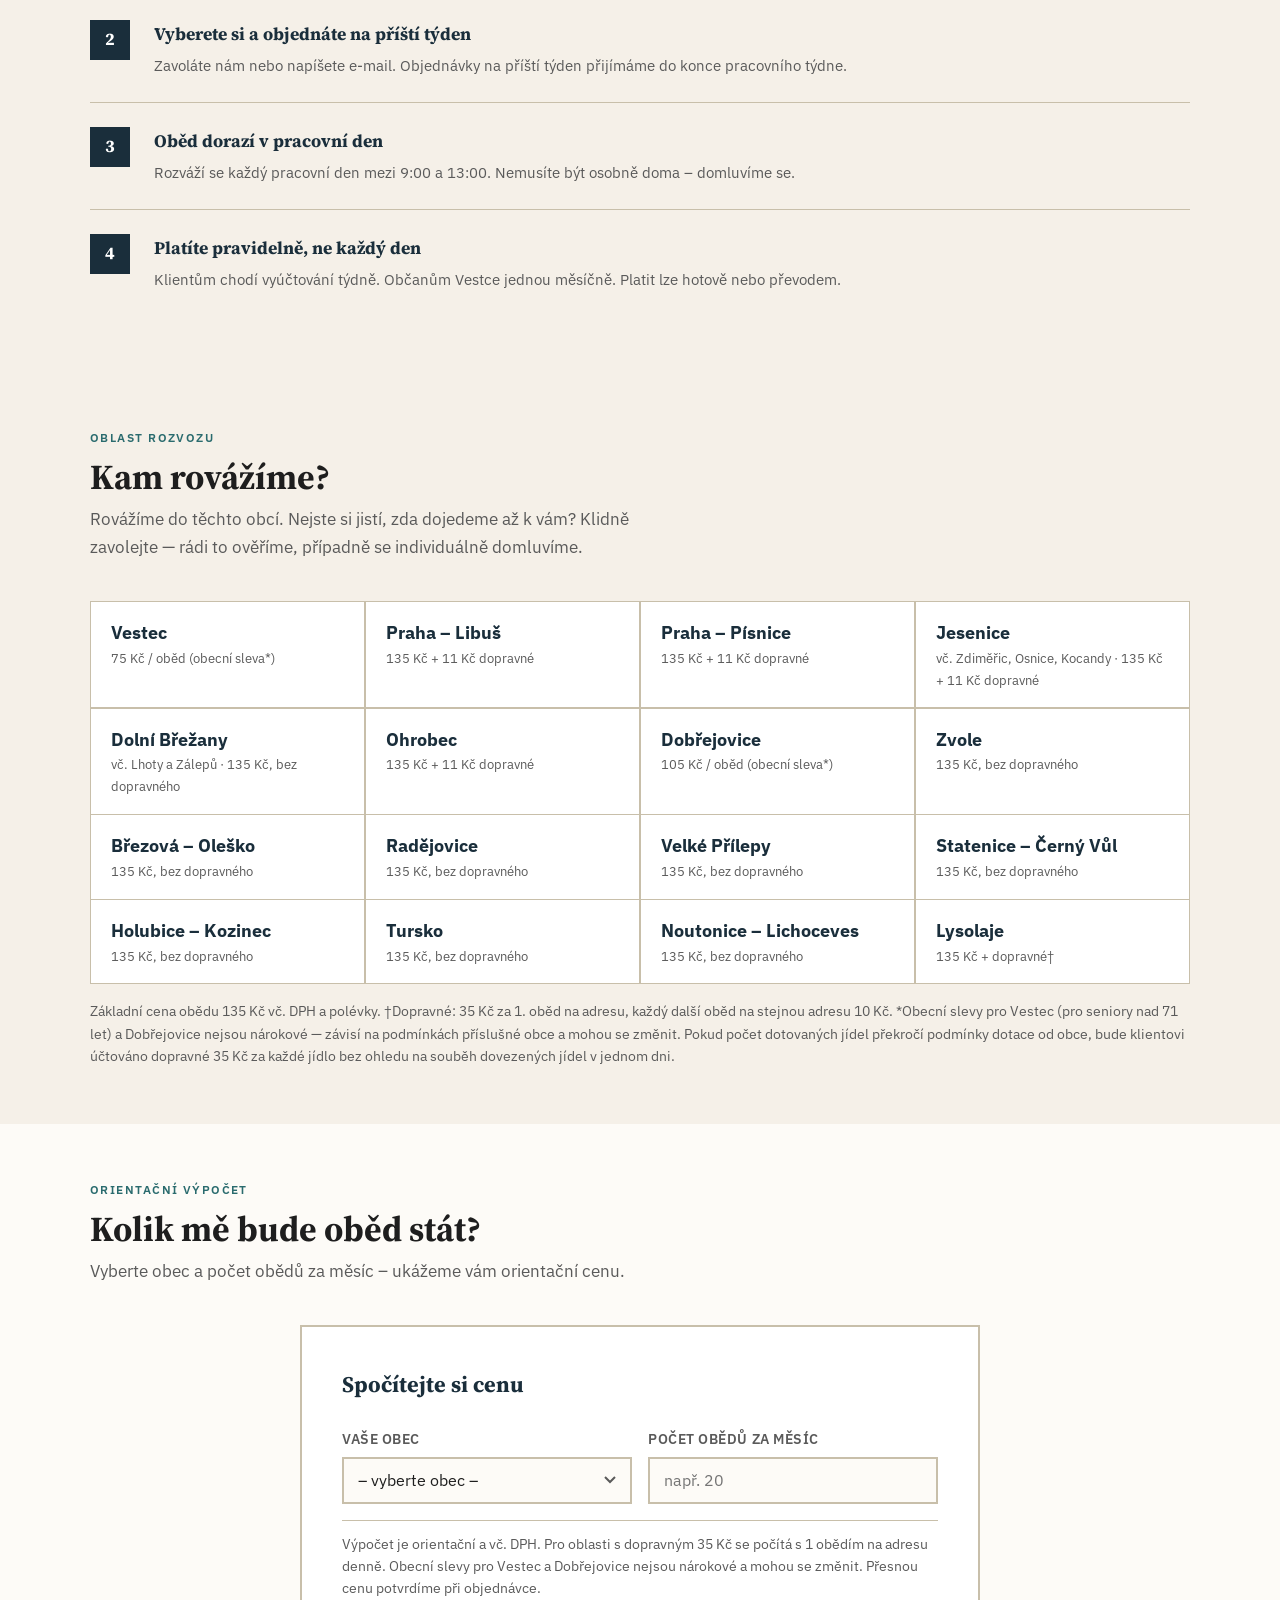
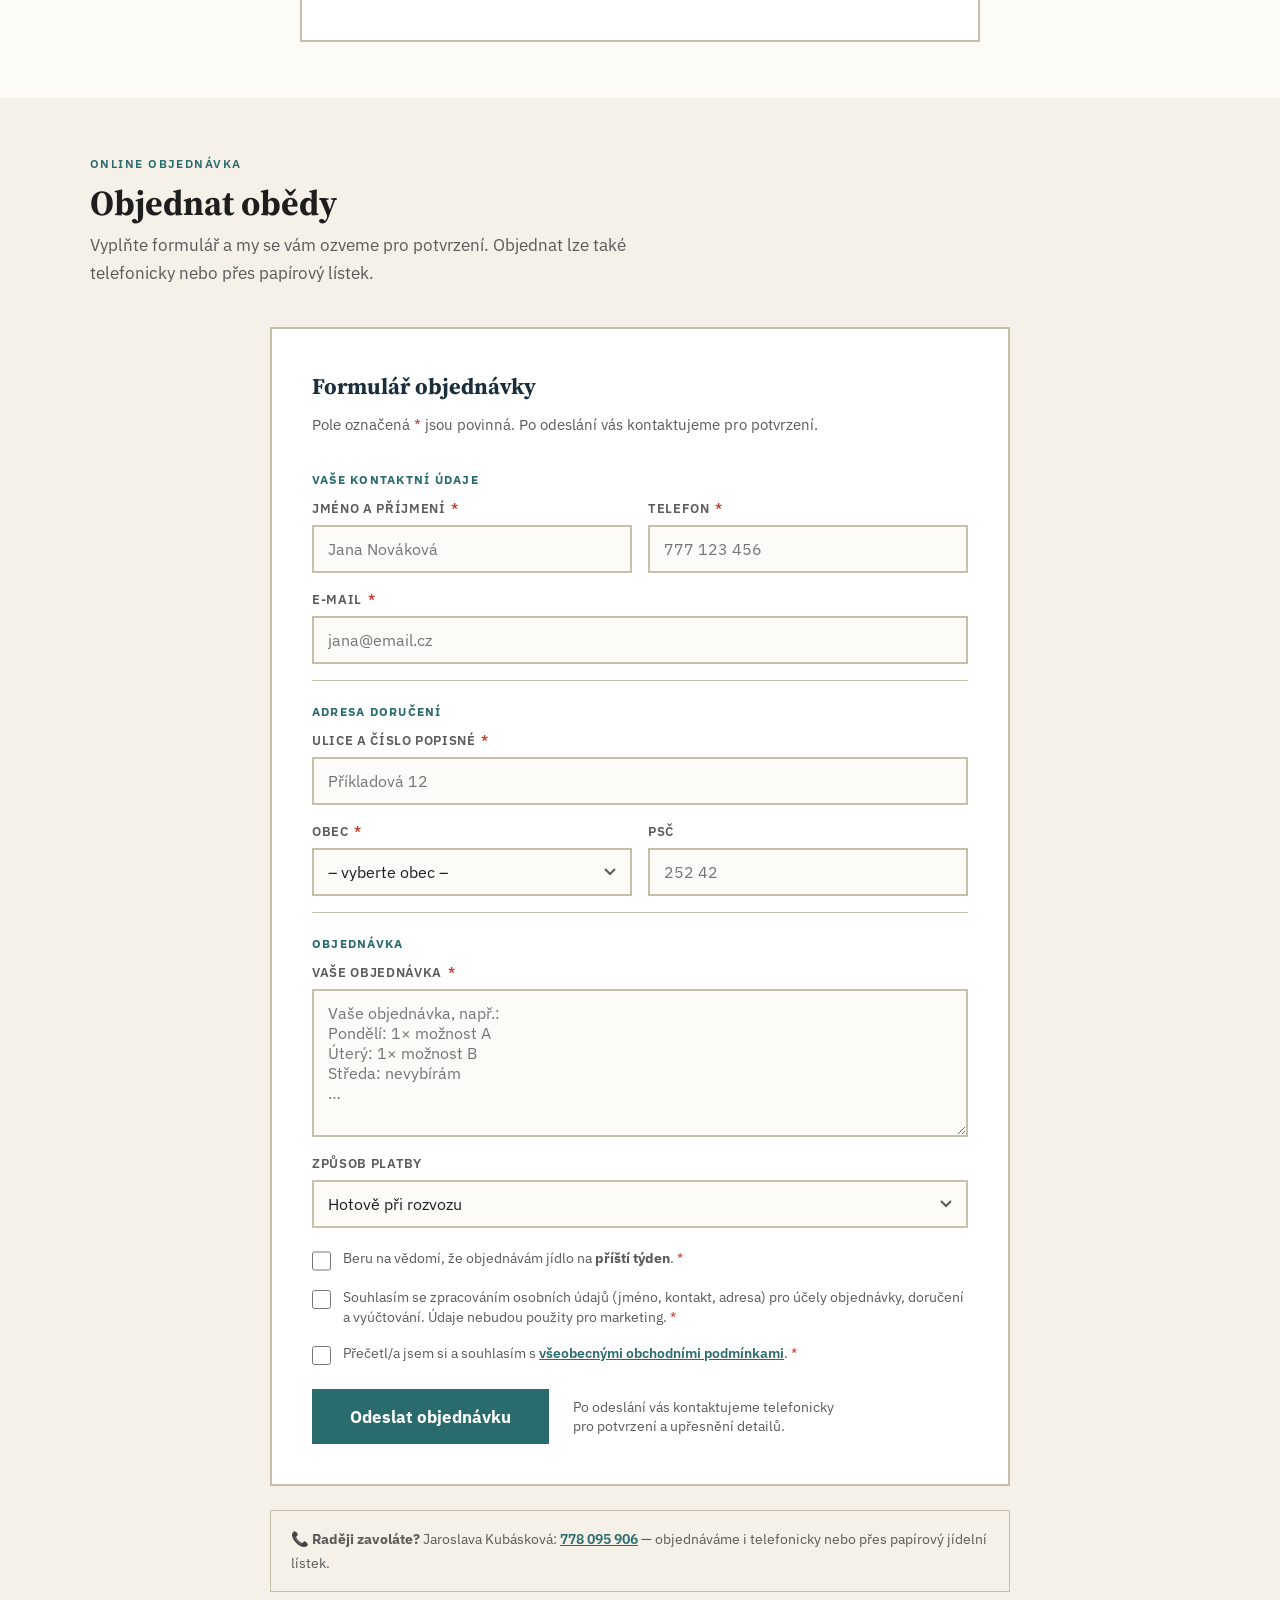
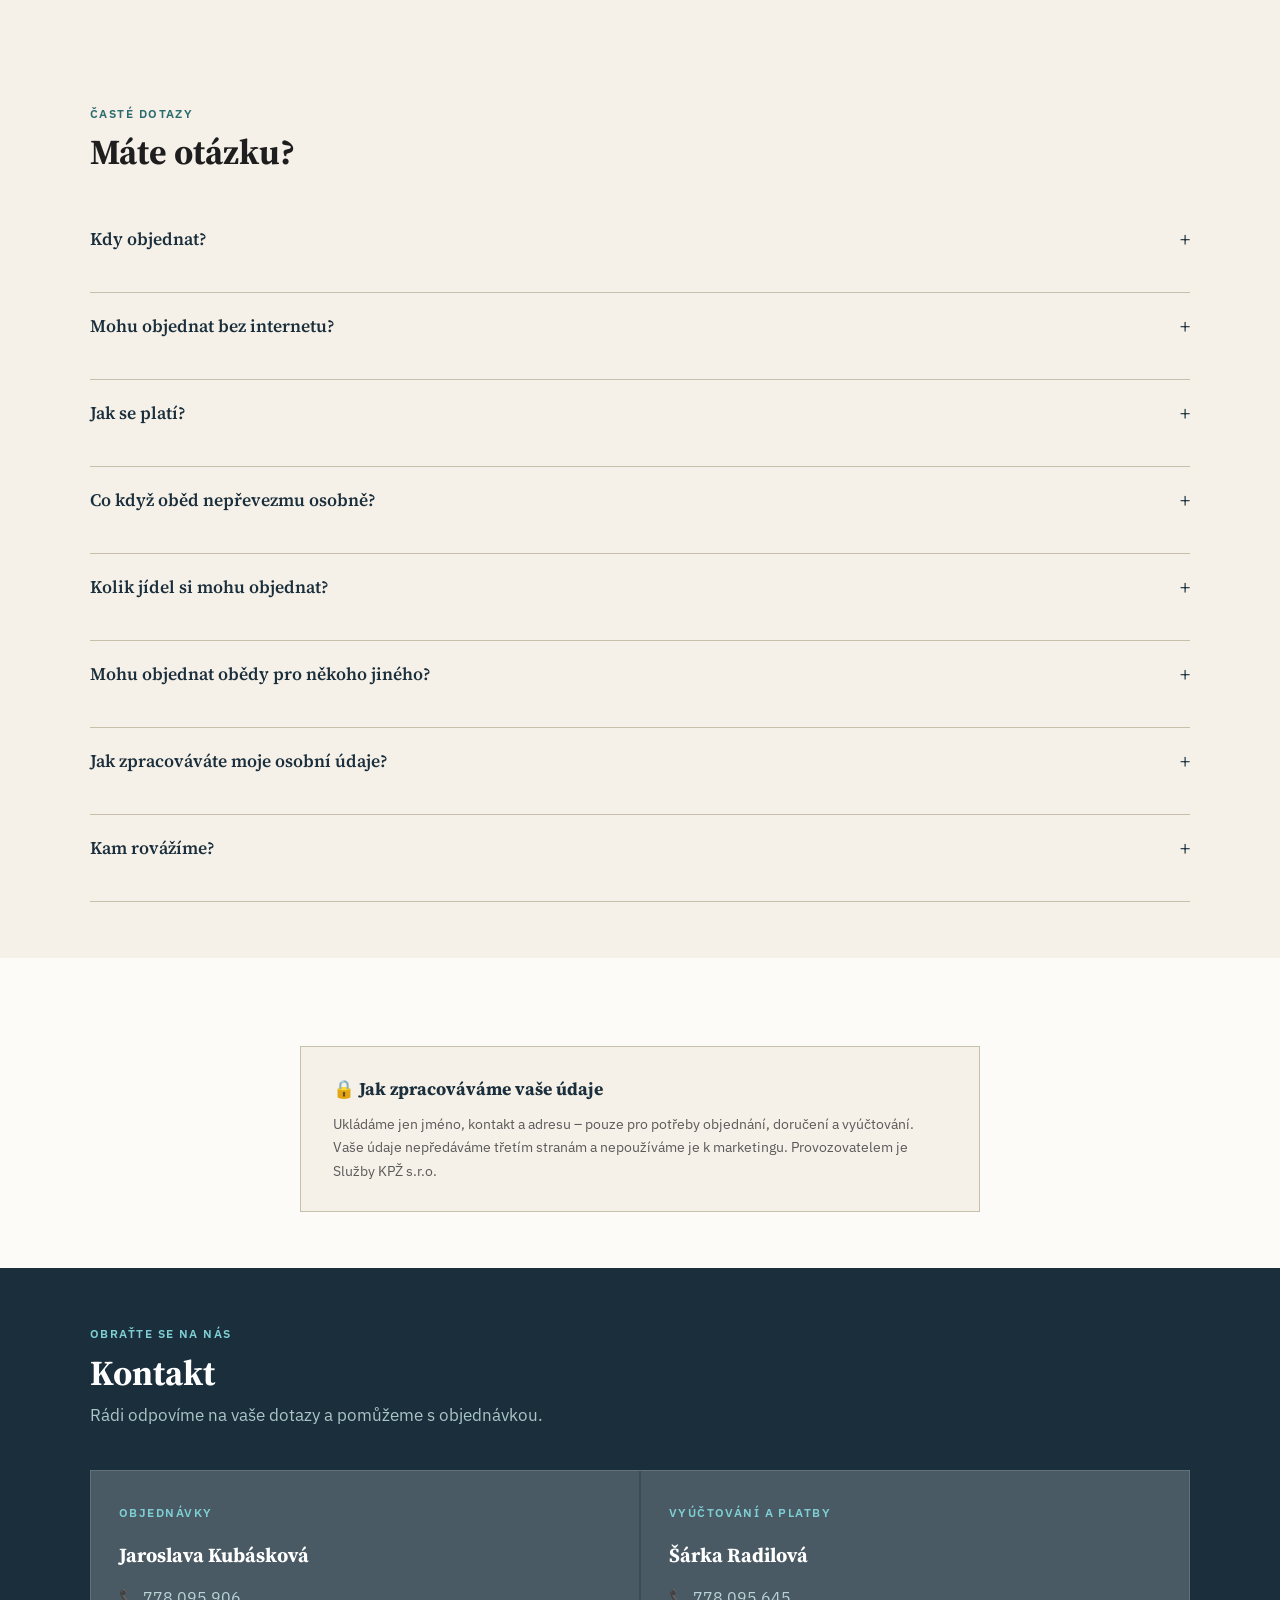
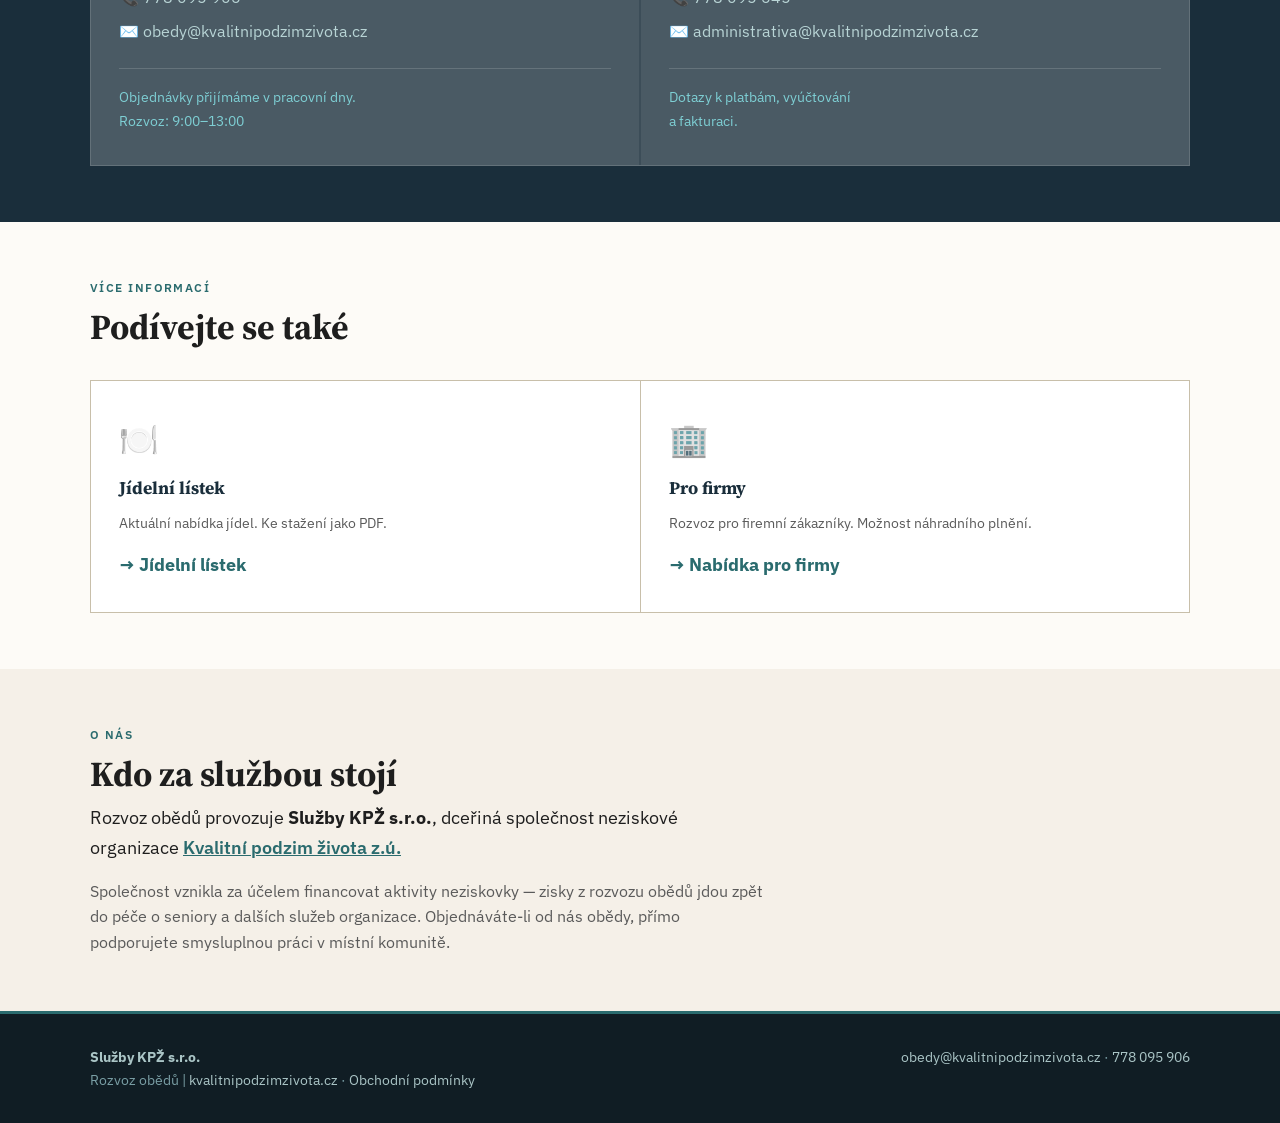
==== commit 11e59ad2: "refactor: centralize pricing into assets/cenik.json Single source of truth for all delivery areas, p" ====
--- a/index.html
+++ b/index.html
@@ -152,76 +152,11 @@
     <p class="section-label">Oblast rozvozu</p>
     <h2 id="kde-heading">Kam rovážíme?</h2>
     <p class="section-intro">Rovážíme do těchto obcí. Nejste si jistí, zda dojedeme až k vám? Klidně zavolejte — rádi to ověříme, případně se individuálně domluvíme.</p>
-    <div style="display:grid;grid-template-columns:repeat(auto-fill,minmax(220px,1fr));gap:1.5px;background:var(--border);border:1.5px solid var(--border);margin-top:1.5rem;">
-      <div style="background:#fff;padding:1rem 1.25rem;">
-        <div style="font-weight:700;color:var(--navy);">Vestec</div>
-        <div style="font-size:0.82rem;color:var(--muted);">75 Kč / oběd (obecní sleva*)</div>
-      </div>
-      <div style="background:#fff;padding:1rem 1.25rem;">
-        <div style="font-weight:700;color:var(--navy);">Praha – Libuš</div>
-        <div style="font-size:0.82rem;color:var(--muted);">135 Kč + 11 Kč dopravné</div>
-      </div>
-      <div style="background:#fff;padding:1rem 1.25rem;">
-        <div style="font-weight:700;color:var(--navy);">Praha – Písnice</div>
-        <div style="font-size:0.82rem;color:var(--muted);">135 Kč + dopravné†</div>
-      </div>
-      <div style="background:#fff;padding:1rem 1.25rem;">
-        <div style="font-weight:700;color:var(--navy);">Jesenice</div>
-        <div style="font-size:0.82rem;color:var(--muted);">vč. Zdiměřic, Osnice, Kocandy · 135 Kč + 11 Kč dopravné</div>
-      </div>
-      <div style="background:#fff;padding:1rem 1.25rem;">
-        <div style="font-weight:700;color:var(--navy);">Dolní Břežany</div>
-        <div style="font-size:0.82rem;color:var(--muted);">vč. Lhoty a Zálepů · 135 Kč, bez dopravného</div>
-      </div>
-      <div style="background:#fff;padding:1rem 1.25rem;">
-        <div style="font-weight:700;color:var(--navy);">Ohrobec</div>
-        <div style="font-size:0.82rem;color:var(--muted);">135 Kč + 11 Kč dopravné</div>
-      </div>
-      <div style="background:#fff;padding:1rem 1.25rem;">
-        <div style="font-weight:700;color:var(--navy);">Dobřejovice</div>
-        <div style="font-size:0.82rem;color:var(--muted);">105 Kč / oběd (obecní sleva*)</div>
-      </div>
-      <div style="background:#fff;padding:1rem 1.25rem;">
-        <div style="font-weight:700;color:var(--navy);">Zvole</div>
-        <div style="font-size:0.82rem;color:var(--muted);">135 Kč, bez dopravného</div>
-      </div>
-      <div style="background:#fff;padding:1rem 1.25rem;">
-        <div style="font-weight:700;color:var(--navy);">Březová – Oleško</div>
-        <div style="font-size:0.82rem;color:var(--muted);">135 Kč + dopravné†</div>
-      </div>
-      <div style="background:#fff;padding:1rem 1.25rem;">
-        <div style="font-weight:700;color:var(--navy);">Radějovice</div>
-        <div style="font-size:0.82rem;color:var(--muted);">135 Kč, bez dopravného</div>
-      </div>
-      <div style="background:#fff;padding:1rem 1.25rem;">
-        <div style="font-weight:700;color:var(--navy);">Velké Přílepy</div>
-        <div style="font-size:0.82rem;color:var(--muted);">135 Kč, bez dopravného</div>
-      </div>
-      <div style="background:#fff;padding:1rem 1.25rem;">
-        <div style="font-weight:700;color:var(--navy);">Statenice – Černý Vůl</div>
-        <div style="font-size:0.82rem;color:var(--muted);">135 Kč, bez dopravného</div>
-      </div>
-      <div style="background:#fff;padding:1rem 1.25rem;">
-        <div style="font-weight:700;color:var(--navy);">Holubice – Kozinec</div>
-        <div style="font-size:0.82rem;color:var(--muted);">135 Kč, bez dopravného</div>
-      </div>
-      <div style="background:#fff;padding:1rem 1.25rem;">
-        <div style="font-weight:700;color:var(--navy);">Tursko</div>
-        <div style="font-size:0.82rem;color:var(--muted);">135 Kč, bez dopravného</div>
-      </div>
-      <div style="background:#fff;padding:1rem 1.25rem;">
-        <div style="font-weight:700;color:var(--navy);">Noutonice – Lichoceves</div>
-        <div style="font-size:0.82rem;color:var(--muted);">135 Kč, bez dopravného</div>
-      </div>
-      <div style="background:#fff;padding:1rem 1.25rem;">
-        <div style="font-weight:700;color:var(--navy);">Lysolaje</div>
-        <div style="font-size:0.82rem;color:var(--muted);">135 Kč + dopravné†</div>
-      </div>
-    </div>
+    <div id="cenik-grid" style="display:grid;grid-template-columns:repeat(auto-fill,minmax(220px,1fr));gap:1.5px;background:var(--border);border:1.5px solid var(--border);margin-top:1.5rem;"></div>
     <p style="font-size:0.85rem;color:var(--muted);margin-top:1rem;">
       Základní cena obědu 135 Kč vč. DPH a polévky.
       †Dopravné: 35 Kč za 1. oběd na adresu, každý další oběd na stejnou adresu 10 Kč.
-      *Obecní slevy pro Vestec a Dobřejovice nejsou nárokové — závisí na podmínkách příslušné obce a mohou se změnit.
+      *Obecní slevy pro Vestec (pro seniory nad 71 let) a Dobřejovice nejsou nárokové — závisí na podmínkách příslušné obce a mohou se změnit.
       Pokud počet dotovaných jídel překročí podmínky dotace od obce, bude klientovi účtováno dopravné 35 Kč za každé jídlo bez ohledu na souběh dovezených jídel v jednom dni.
     </p>
   </div>
@@ -241,23 +176,6 @@
           <label for="obec">Vaše obec</label>
           <select id="obec" onchange="spocitej()">
             <option value="">– vyberte obec –</option>
-            <option value="vestec">Vestec</option>
-            <option value="libuse">Praha – Libuš</option>
-            <option value="pisnice">Praha – Písnice</option>
-            <option value="jesenice">Jesenice (vč. Zdiměřic, Osnice, Kocandy)</option>
-            <option value="dolni_brezany">Dolní Břežany (vč. Lhoty, Zálepů)</option>
-            <option value="ohrobec">Ohrobec</option>
-            <option value="dobrejovice">Dobřejovice</option>
-            <option value="zvole">Zvole</option>
-            <option value="brezova">Březová – Oleško</option>
-            <option value="radejovice">Radějovice</option>
-            <option value="velke_prilepe">Velké Přílepy</option>
-            <option value="statenice">Statenice – Černý Vůl</option>
-            <option value="holubice">Holubice – Kozinec</option>
-            <option value="tursko">Tursko</option>
-            <option value="noutonice">Noutonice – Lichoceves</option>
-            <option value="lysolaje">Lysolaje</option>
-            <option value="jina">Jiná obec</option>
           </select>
         </div>
         <div class="calc-group">
@@ -330,28 +248,6 @@
             <label for="obec-form">Obec <span class="req">*</span></label>
             <select id="obec-form" name="obec">
               <option value="">– vyberte obec –</option>
-              <option value="Vestec">Vestec</option>
-              <option value="Praha – Libuš">Praha – Libuš</option>
-              <option value="Praha – Písnice">Praha – Písnice</option>
-              <option value="Jesenice">Jesenice</option>
-              <option value="Zdiměřice">Zdiměřice</option>
-              <option value="Osnice">Osnice</option>
-              <option value="Kocanda">Kocanda</option>
-              <option value="Dolní Břežany">Dolní Břežany</option>
-              <option value="Lhota">Lhota</option>
-              <option value="Zálepy">Zálepy</option>
-              <option value="Ohrobec">Ohrobec</option>
-              <option value="Dobřejovice">Dobřejovice</option>
-              <option value="Zvole">Zvole</option>
-              <option value="Březová – Oleško">Březová – Oleško</option>
-              <option value="Radějovice">Radějovice</option>
-              <option value="Velké Přílepy">Velké Přílepy</option>
-              <option value="Statenice – Černý Vůl">Statenice – Černý Vůl</option>
-              <option value="Holubice – Kozinec">Holubice – Kozinec</option>
-              <option value="Tursko">Tursko</option>
-              <option value="Noutonice – Lichoceves">Noutonice – Lichoceves</option>
-              <option value="Lysolaje">Lysolaje</option>
-              <option value="Jiná obec">Jiná obec (zeptejte se na cenu)</option>
             </select>
             <span class="form-error-msg">Vyberte prosím obec.</span>
           </div>
